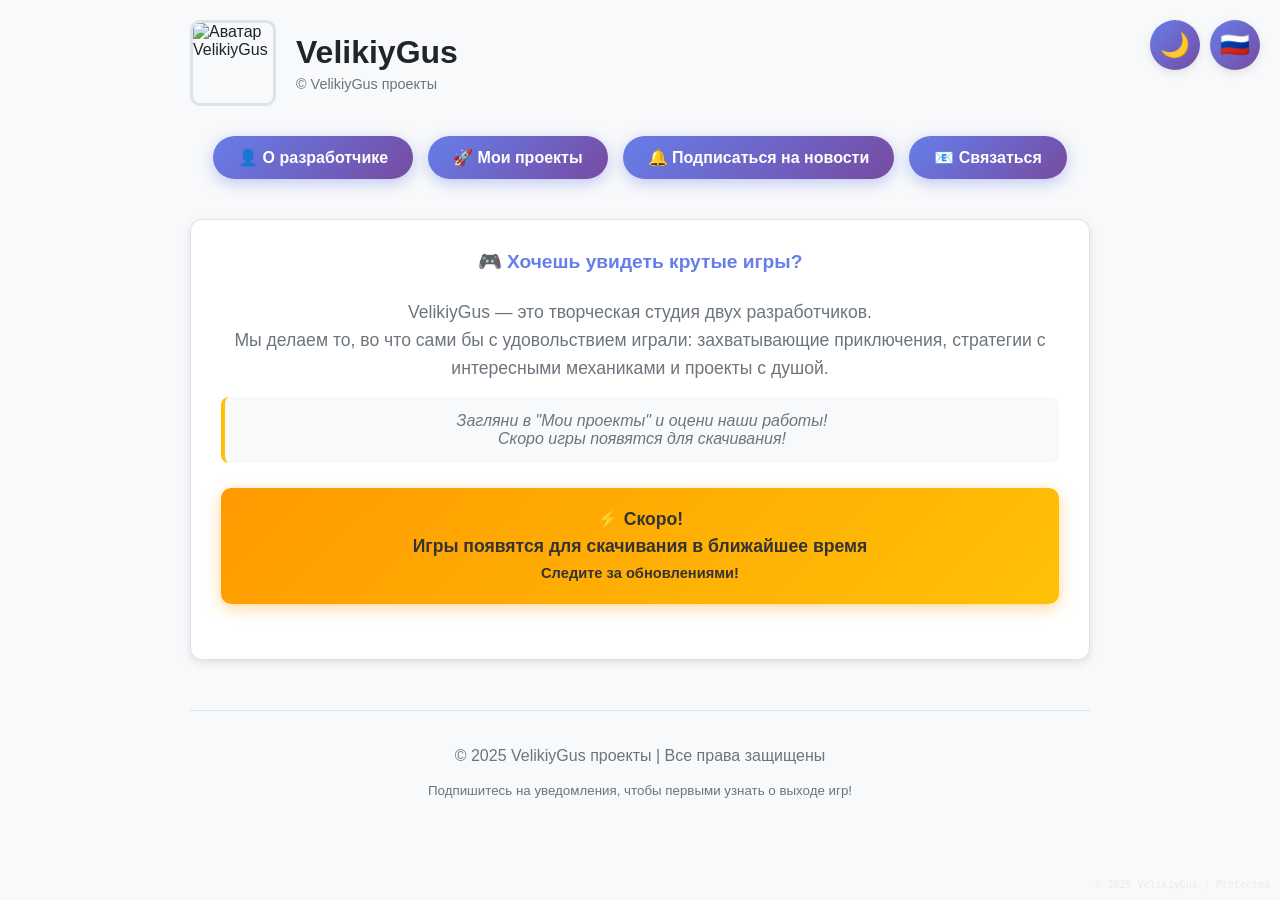
==== index.html @ bf5a36a1 "Update index.html" ====
<!DOCTYPE html>
<html lang="ru">
<head>
    <meta charset="UTF-8">
    <meta name="viewport" content="width=device-width, initial-scale=1.0">
    <title id="page-title">VelikiyGus</title>
    
    <!-- Favicon -->
    <link rel="icon" href="https://img.icons8.com/color/96/000000/duck.png">
    
    <!-- Защитные meta-теги -->
    <meta http-equiv="Content-Security-Policy" 
          content="default-src 'self';
                   script-src 'self' 'unsafe-inline' https://formspree.io;
                   style-src 'self' 'unsafe-inline';
                   img-src 'self' https: data:;
                   font-src 'self';
                   frame-ancestors 'none';
                   connect-src 'self' https://formspree.io;
                   base-uri 'self'">
    
    <meta http-equiv="X-Frame-Options" content="DENY">
    <meta http-equiv="X-Content-Type-Options" content="nosniff">
    <meta http-equiv="Referrer-Policy" content="strict-origin-when-cross-origin">
    <meta http-equiv="Permissions-Policy" content="geolocation=(), microphone=(), camera=()">
    <meta name="robots" content="noindex, nofollow, noarchive, nosnippet">
    <meta name="copyright" content="VelikiyGus © 2025. Все права защищены.">
    
    <style>
        /* ===== CSS ПЕРЕМЕННЫХ ДЛЯ ТЕМ ===== */
        :root {
            /* Светлая тема (по умолчанию) */
            --bg-primary: #f8f9fa;
            --bg-secondary: #ffffff;
            --bg-tertiary: #f8f9fa;
            --text-primary: #212529;
            --text-secondary: #6c757d;
            --text-tertiary: #495057;
            --accent-color: #667eea;
            --accent-gradient: linear-gradient(135deg, #667eea 0%, #764ba2 100%);
            --border-color: #dee2e6;
            --card-shadow: 0 3px 10px rgba(0,0,0,0.1);
            --card-shadow-hover: 0 5px 15px rgba(0,0,0,0.15);
            --status-in-progress: #fff3cd;
            --status-in-progress-text: #856404;
            --highlight-bg: #fff3cd;
            --highlight-border: #ffc107;
            --download-notice-gradient: linear-gradient(135deg, #ff9a00 0%, #ffc107 100%);
            --social-bg: #f8f9fa;
            --skill-bg: #e9ecef;
            --skill-text: #495057;
            --download-btn: #28a745;
            --download-btn-hover: #218838;
            --coming-soon-btn: #6c757d;
            --contact-form-bg: #ffffff;
            --contact-form-border: #dee2e6;
            --submit-btn: #007bff;
            --submit-btn-hover: #0056b3;
            --success-color: #28a745;
            --error-color: #dc3545;
            --warning-color: #ffc107;
            --protection-overlay: rgba(255, 255, 255, 0.95);
            --protection-text: #333333;
        }

        [data-theme="dark"] {
            /* Тёмная тема */
            --bg-primary: #121212;
            --bg-secondary: #1e1e1e;
            --bg-tertiary: #2d2d2d;
            --text-primary: #f8f9fa;
            --text-secondary: #adb5bd;
            --text-tertiary: #ced4da;
            --accent-color: #8a99ff;
            --accent-gradient: linear-gradient(135deg, #8a99ff 0%, #a567c4 100%);
            --border-color: #495057;
            --card-shadow: 0 3px 10px rgba(0,0,0,0.3);
            --card-shadow-hover: 0 5px 15px rgba(0,0,0,0.5);
            --status-in-progress: #332701;
            --status-in-progress-text: #ffd54f;
            --highlight-bg: #332701;
            --highlight-border: #ffb300;
            --download-notice-gradient: linear-gradient(135deg, #ff9a00 0%, #ffc107 100%);
            --social-bg: #2d2d2d;
            --skill-bg: #495057;
            --skill-text: #e9ecef;
            --download-btn: #2e7d32;
            --download-btn-hover: #1b5e20;
            --coming-soon-btn: #495057;
            --contact-form-bg: #2d2d2d;
            --contact-form-border: #495057;
            --submit-btn: #0d6efd;
            --submit-btn-hover: #0a58ca;
            --success-color: #2e7d32;
            --error-color: #c62828;
            --warning-color: #ffb300;
            --protection-overlay: rgba(0, 0, 0, 0.95);
            --protection-text: #ffffff;
        }

        /* ===== ОСНОВНЫЕ СТИЛИ ===== */
        body {
            font-family: Arial, sans-serif;
            max-width: 900px;
            margin: 0 auto;
            padding: 20px;
            background-color: var(--bg-primary);
            color: var(--text-primary);
            transition: background-color 0.3s ease, color 0.3s ease;
            position: relative;
            -webkit-user-select: none;
            -moz-user-select: none;
            -ms-user-select: none;
            user-select: none;
            cursor: default;
        }

        /* ===== КОНТРОЛЬ ПАНЕЛЬ И ВЫБОР ЯЗЫКА ===== */
        .control-panel {
            position: fixed;
            top: 20px;
            right: 20px;
            z-index: 1000;
            display: flex;
            gap: 10px;
        }

        .control-button {
            width: 50px;
            height: 50px;
            border-radius: 50%;
            border: none;
            background: var(--accent-gradient);
            color: white;
            cursor: pointer;
            font-size: 1.5rem;
            display: flex;
            align-items: center;
            justify-content: center;
            box-shadow: var(--card-shadow);
            transition: transform 0.3s ease;
            position: relative;
        }

        .control-button:hover {
            transform: scale(1.1);
        }

        .control-button::after {
            content: attr(data-tooltip);
            position: absolute;
            top: -40px;
            left: 50%;
            transform: translateX(-50%);
            background: var(--bg-secondary);
            color: var(--text-primary);
            padding: 5px 10px;
            border-radius: 5px;
            font-size: 0.8rem;
            white-space: nowrap;
            opacity: 0;
            visibility: hidden;
            transition: opacity 0.3s ease;
            border: 1px solid var(--border-color);
        }

        .control-button:hover::after {
            opacity: 1;
            visibility: visible;
        }

        .language-selector {
            position: fixed;
            top: 80px;
            right: 20px;
            z-index: 1000;
            background: var(--bg-secondary);
            border-radius: 10px;
            padding: 10px;
            box-shadow: var(--card-shadow);
            border: 1px solid var(--border-color);
            display: none;
        }

        .language-selector.show {
            display: block;
        }

        .language-option {
            padding: 10px 15px;
            cursor: pointer;
            border-radius: 5px;
            transition: background-color 0.3s ease;
            display: flex;
            align-items: center;
            gap: 10px;
            color: var(--text-primary);
        }

        .language-option:hover {
            background-color: var(--bg-tertiary);
        }

        .language-option.active {
            background: var(--accent-gradient);
            color: white;
        }

        /* ===== ШАПКА С АВАТАРКОЙ ===== */
        .header-with-avatar {
            display: flex;
            align-items: center;
            gap: 20px;
            margin-bottom: 30px;
        }
        
        .site-avatar {
            width: 80px;
            height: 80px;
            border-radius: 10px;
            border: 3px solid var(--border-color);
            object-fit: cover;
            transition: border-color 0.3s ease;
            -webkit-user-drag: none;
            -khtml-user-drag: none;
            -moz-user-drag: none;
            -o-user-drag: none;
            user-drag: none;
            pointer-events: none;
        }
        
        .site-title {
            margin: 0;
            color: var(--text-primary);
        }
        
        .site-subtitle {
            margin: 5px 0 0 0;
            color: var(--text-secondary);
            font-size: 0.9em;
        }
        
        /* ===== НАВИГАЦИОННЫЕ КНОПКИ ===== */
        .nav-buttons {
            display: flex;
            gap: 15px;
            justify-content: center;
            margin: 20px 0 40px 0;
            flex-wrap: wrap;
        }
        
        .nav-button {
            background: var(--accent-gradient);
            color: white;
            border: none;
            padding: 12px 25px;
            border-radius: 25px;
            font-size: 16px;
            font-weight: bold;
            cursor: pointer;
            transition: all 0.3s ease;
            box-shadow: 0 4px 15px rgba(102, 126, 234, 0.4);
        }
        
        .nav-button:hover {
            transform: translateY(-3px);
            box-shadow: 0 6px 20px rgba(102, 126, 234, 0.6);
        }
        
        .nav-button:active {
            transform: translateY(1px);
        }
        
        /* ===== КАРТОЧКИ ИГР ===== */
        .game-list {
            display: none;
            grid-template-columns: repeat(auto-fit, minmax(300px, 1fr));
            gap: 20px;
            margin-top: 20px;
            animation: fadeIn 0.8s ease;
        }
        
        .game-list.show {
            display: grid;
        }
        
        @keyframes fadeIn {
            from { opacity: 0; transform: translateY(20px); }
            to { opacity: 1; transform: translateY(0); }
        }
        
        .game-card {
            background: var(--bg-secondary);
            padding: 20px;
            border-radius: 10px;
            box-shadow: var(--card-shadow);
            transition: transform 0.3s ease, box-shadow 0.3s ease;
            border: 1px solid var(--border-color);
            position: relative;
        }
        
        .game-card:hover {
            transform: translateY(-5px);
            box-shadow: var(--card-shadow-hover);
        }
        
        .game-card img {
            width: 100%;
            height: 180px;
            object-fit: cover;
            border-radius: 8px;
            margin-bottom: 15px;
            border: 1px solid var(--border-color);
            -webkit-user-drag: none;
            -khtml-user-drag: none;
            -moz-user-drag: none;
            -o-user-drag: none;
            user-drag: none;
            pointer-events: none;
        }
        
        .game-card h2 {
            margin: 0 0 10px 0;
            color: var(--text-primary);
        }
        
        .game-card p {
            margin: 0;
            color: var(--text-secondary);
            line-height: 1.5;
        }
        
        /* ===== КНОПКА СКАЧИВАНИЯ ===== */
        .download-btn {
            background-color: var(--coming-soon-btn);
            color: white;
            border: none;
            padding: 10px 20px;
            border-radius: 25px;
            font-size: 14px;
            font-weight: bold;
            cursor: not-allowed;
            margin-top: 15px;
            width: 100%;
            display: flex;
            align-items: center;
            justify-content: center;
            gap: 8px;
        }
        
        /* ===== СЕКЦИЯ "О РАЗРАБОТЧИКЕ" ===== */
        .about-section {
            display: none;
            background: var(--bg-secondary);
            padding: 30px;
            border-radius: 15px;
            margin: 30px 0;
            box-shadow: var(--card-shadow);
            animation: fadeIn 0.8s ease;
            border: 1px solid var(--border-color);
        }
        
        .about-section.show {
            display: block;
        }
        
        .about-title {
            color: var(--accent-color);
            border-bottom: 3px solid var(--accent-color);
            padding-bottom: 10px;
            margin-bottom: 25px;
        }
        
        .about-grid {
            display: grid;
            grid-template-columns: repeat(auto-fit, minmax(250px, 1fr));
            gap: 20px;
            margin: 25px 0;
        }
        
        .about-item {
            background: var(--bg-tertiary);
            padding: 20px;
            border-radius: 10px;
            border-left: 4px solid var(--accent-color);
        }
        
        .about-item h3 {
            margin-top: 0;
            color: var(--text-primary);
        }
        
        .about-item p {
            color: var(--text-secondary);
        }
        
        .skills-list {
            display: flex;
            flex-wrap: wrap;
            gap: 10px;
            margin-top: 15px;
        }
        
        .skill {
            background: var(--skill-bg);
            padding: 8px 15px;
            border-radius: 20px;
            font-size: 14px;
            color: var(--skill-text);
            transition: background-color 0.3s ease, color 0.3s ease;
        }
        
        .highlight {
            background: var(--highlight-bg);
            padding: 15px;
            border-radius: 10px;
            margin: 20px 0;
            border-left: 4px solid var(--highlight-border);
            color: var(--text-primary);
        }
        
        /* ===== ОПИСАНИЕ САЙТА ===== */
        .site-description {
            background: var(--bg-secondary);
            padding: 30px;
            border-radius: 12px;
            margin: 30px 0;
            box-shadow: var(--card-shadow);
            border-left: 5px solid var(--accent-color);
            text-align: center;
            border: 1px solid var(--border-color);
        }
        
        .site-description p {
            font-size: 1.1em;
            line-height: 1.6;
            color: var(--text-secondary);
            margin-bottom: 15px;
        }
        
        .site-description .intro {
            font-size: 1.2em;
            font-weight: bold;
            color: var(--accent-color);
            margin-bottom: 25px;
        }
        
        /* ===== УВЕДОМЛЕНИЕ О СКАЧИВАНИИ ===== */
        .download-notice {
            background: var(--download-notice-gradient);
            color: #333;
            padding: 18px;
            border-radius: 10px;
            margin: 25px 0;
            box-shadow: 0 4px 15px rgba(255, 154, 0, 0.4);
            font-weight: bold;
            font-size: 1.1em;
            line-height: 1.5;
        }
        
        .social-mention {
            background: var(--social-bg);
            padding: 15px;
            border-radius: 8px;
            margin: 15px 0;
            border-left: 4px solid var(--highlight-border);
            font-style: italic;
            color: var(--text-secondary);
        }
        
        /* ===== ФУТЕР ===== */
        footer {
            text-align: center;
            margin-top: 50px;
            padding: 20px;
            color: var(--text-secondary);
            border-top: 1px solid var(--border-color);
        }
        
        .content {
            margin: 30px 0;
        }
        
        /* ===== СТАТУСЫ ИГР ===== */
        .game-status {
            display: inline-block;
            padding: 5px 12px;
            border-radius: 15px;
            font-size: 0.8em;
            font-weight: bold;
            margin: 10px 0;
        }
        
        .status-in-progress {
            background: var(--status-in-progress);
            color: var(--status-in-progress-text);
        }

        /* ===== КОНТАКТНАЯ ФОРМА ===== */
        .contact-section {
            display: none;
            background: var(--bg-secondary);
            padding: 30px;
            border-radius: 15px;
            margin: 30px 0;
            box-shadow: var(--card-shadow);
            animation: fadeIn 0.8s ease;
            border: 1px solid var(--border-color);
            max-width: 600px;
            margin-left: auto;
            margin-right: auto;
        }
        
        .contact-section.show {
            display: block;
        }
        
        .contact-title {
            color: var(--accent-color);
            border-bottom: 3px solid var(--accent-color);
            padding-bottom: 10px;
            margin-bottom: 25px;
            text-align: center;
        }
        
        .contact-form {
            background: var(--contact-form-bg);
            padding: 25px;
            border-radius: 10px;
            border: 1px solid var(--contact-form-border);
            box-shadow: 0 2px 10px rgba(0,0,0,0.05);
        }
        
        .form-group {
            margin-bottom: 20px;
        }
        
        .form-group label {
            display: block;
            margin-bottom: 8px;
            font-weight: bold;
            color: var(--text-primary);
        }
        
        .form-control {
            width: 100%;
            padding: 12px 15px;
            border: 1px solid var(--border-color);
            border-radius: 8px;
            background: var(--bg-tertiary);
            color: var(--text-primary);
            font-size: 16px;
            transition: border-color 0.3s ease;
        }
        
        .form-control:focus {
            outline: none;
            border-color: var(--accent-color);
            box-shadow: 0 0 0 3px rgba(102, 126, 234, 0.1);
        }
        
        textarea.form-control {
            min-height: 150px;
            resize: vertical;
            font-family: inherit;
        }
        
        .submit-btn {
            background: var(--submit-btn);
            color: white;
            border: none;
            padding: 12px 30px;
            border-radius: 25px;
            font-size: 16px;
            font-weight: bold;
            cursor: pointer;
            transition: all 0.3s ease;
            width: 100%;
            display: flex;
            align-items: center;
            justify-content: center;
            gap: 10px;
        }
        
        .submit-btn:hover {
            background: var(--submit-btn-hover);
            transform: translateY(-2px);
            box-shadow: 0 5px 15px rgba(0, 123, 255, 0.3);
        }
        
        .submit-btn:active {
            transform: translateY(0);
        }
        
        .simple-email-link {
            display: inline-block;
            background: var(--accent-gradient);
            color: white;
            padding: 15px 30px;
            border-radius: 25px;
            text-decoration: none;
            font-weight: bold;
            font-size: 18px;
            text-align: center;
            margin: 20px 0;
            transition: all 0.3s ease;
            box-shadow: 0 4px 15px rgba(102, 126, 234, 0.4);
        }
        
        .simple-email-link:hover {
            transform: translateY(-3px);
            box-shadow: 0 6px 20px rgba(102, 126, 234, 0.6);
        }
        
        .contact-option {
            background: var(--bg-tertiary);
            padding: 20px;
            border-radius: 10px;
            margin-bottom: 20px;
            border-left: 4px solid var(--accent-color);
            text-align: center;
        }
        
        .contact-option h3 {
            margin-top: 0;
            color: var(--text-primary);
        }

        /* ===== ФОРМА УВЕДОМЛЕНИЙ ===== */
        .notification-section {
            display: none;
            background: var(--bg-secondary);
            padding: 30px;
            border-radius: 15px;
            margin: 30px 0;
            box-shadow: var(--card-shadow);
            animation: fadeIn 0.8s ease;
            border: 1px solid var(--border-color);
            max-width: 600px;
            margin-left: auto;
            margin-right: auto;
        }
        
        .notification-section.show {
            display: block;
        }
        
        .notification-title {
            color: var(--accent-color);
            border-bottom: 3px solid var(--accent-color);
            padding-bottom: 10px;
            margin-bottom: 25px;
            text-align: center;
        }
        
        .notification-form {
            background: var(--contact-form-bg);
            padding: 25px;
            border-radius: 10px;
            border: 1px solid var(--contact-form-border);
        }
        
        .form-notice {
            background: var(--highlight-bg);
            padding: 15px;
            border-radius: 8px;
            margin-bottom: 20px;
            border-left: 4px solid var(--highlight-border);
            color: var(--status-in-progress-text);
        }
        
        .form-notice ul {
            margin: 10px 0 0 20px;
            padding: 0;
        }
        
        .form-notice li {
            margin-bottom: 8px;
        }
        
        .checkbox-group {
            display: flex;
            align-items: center;
            gap: 10px;
            margin-bottom: 20px;
        }
        
        .checkbox-group input[type="checkbox"] {
            width: 18px;
            height: 18px;
            cursor: pointer;
        }
        
        .checkbox-group label {
            cursor: pointer;
            user-select: none;
            color: var(--text-secondary);
        }
        
        .form-message {
            padding: 12px 15px;
            border-radius: 8px;
            margin: 15px 0;
            display: none;
            animation: fadeIn 0.5s ease;
        }
        
        .form-message.success {
            background: rgba(40, 167, 69, 0.1);
            border: 1px solid var(--success-color);
            color: var(--success-color);
            display: block;
        }
        
        .form-message.error {
            background: rgba(220, 53, 69, 0.1);
            border: 1px solid var(--error-color);
            color: var(--error-color);
            display: block;
        }
        
        .form-message.warning {
            background: rgba(255, 193, 7, 0.1);
            border: 1px solid var(--warning-color);
            color: var(--warning-color);
            display: block;
        }
        
        .subscription-list {
            background: var(--bg-tertiary);
            padding: 15px;
            border-radius: 10px;
            margin-top: 20px;
            border-left: 4px solid var(--accent-color);
        }
        
        .subscription-list h4 {
            margin-top: 0;
            color: var(--text-primary);
        }
        
        .subscription-list ul {
            margin: 10px 0 0 20px;
            padding: 0;
        }
        
        .subscription-list li {
            color: var(--text-secondary);
            margin-bottom: 8px;
            padding-left: 5px;
        }

        /* ===== ВОДЯНОЙ ЗНАК ===== */
        .site-watermark {
            position: fixed;
            bottom: 10px;
            right: 10px;
            opacity: 0.1;
            color: var(--text-secondary);
            font-size: 10px;
            pointer-events: none;
            z-index: 9999;
            font-family: monospace;
            user-select: none;
        }

        /* ===== ЗАЩИТА КОНТЕНТА ===== */
        .source-protection-message {
            position: fixed;
            top: 0;
            left: 0;
            width: 100%;
            height: 100%;
            background: rgba(0, 0, 0, 0.95);
            z-index: 99999;
            display: none;
            justify-content: center;
            align-items: center;
            color: white;
            text-align: center;
            padding: 20px;
        }
        
        .source-protection-content {
            background: linear-gradient(135deg, #667eea 0%, #764ba2 100%);
            padding: 40px;
            border-radius: 15px;
            max-width: 600px;
            animation: protectionFadeIn 0.5s ease;
            box-shadow: 0 0 50px rgba(102, 126, 234, 0.8);
        }
        
        @keyframes protectionFadeIn {
            from { opacity: 0; transform: scale(0.8); }
            to { opacity: 1; transform: scale(1); }
        }
        
        .source-protection-content h1 {
            margin-top: 0;
            font-size: 2.5em;
        }
        
        .source-protection-content p {
            font-size: 1.2em;
            line-height: 1.6;
            margin: 20px 0;
        }
        
        .close-protection {
            background: white;
            color: #667eea;
            border: none;
            padding: 12px 30px;
            border-radius: 25px;
            font-weight: bold;
            cursor: pointer;
            margin-top: 20px;
            transition: all 0.3s ease;
        }
        
        .close-protection:hover {
            transform: scale(1.05);
            box-shadow: 0 5px 20px rgba(255, 255, 255, 0.3);
        }

        .protection-overlay {
            position: fixed;
            top: 0;
            left: 0;
            width: 100%;
            height: 100%;
            background: var(--protection-overlay);
            z-index: 999999;
            display: flex;
            justify-content: center;
            align-items: center;
            color: var(--protection-text);
            text-align: center;
            padding: 20px;
            backdrop-filter: blur(10px);
            animation: protectionFadeIn 0.3s ease;
        }

        .protection-content {
            max-width: 600px;
            padding: 40px;
            border-radius: 15px;
            background: var(--bg-secondary);
            box-shadow: 0 10px 30px rgba(0, 0, 0, 0.3);
            border: 2px solid var(--accent-color);
        }

        .protection-content h1 {
            margin-top: 0;
            color: var(--accent-color);
            font-size: 2.2em;
            margin-bottom: 20px;
        }

        .protection-content p {
            font-size: 1.1em;
            line-height: 1.6;
            margin: 15px 0;
        }

        .protection-buttons {
            margin-top: 30px;
            display: flex;
            gap: 15px;
            justify-content: center;
        }

        .protection-btn {
            padding: 12px 25px;
            border-radius: 25px;
            font-weight: bold;
            cursor: pointer;
            transition: all 0.3s ease;
            border: none;
            font-size: 16px;
        }

        .protection-btn.primary {
            background: var(--accent-gradient);
            color: white;
        }

        .protection-btn.secondary {
            background: var(--bg-tertiary);
            color: var(--text-primary);
            border: 1px solid var(--border-color);
        }

        .protection-btn:hover {
            transform: translateY(-2px);
            box-shadow: 0 5px 15px rgba(0, 0, 0, 0.2);
        }

        /* ===== АНИМАЦИИ ===== */
        @keyframes pulse {
            0% { transform: scale(1); }
            50% { transform: scale(1.02); box-shadow: 0 5px 20px rgba(102, 126, 234, 0.4); }
            100% { transform: scale(1); }
        }
        
        @keyframes gentlePulse {
            0% { transform: scale(1); }
            50% { transform: scale(1.02); }
            100% { transform: scale(1); }
        }
        
        @keyframes comingSoonPulse {
            0% { opacity: 1; }
            50% { opacity: 0.8; }
            100% { opacity: 1; }
        }
        
        .game-card:hover {
            animation: pulse 1.5s infinite;
        }
        
        .download-notice {
            animation: gentlePulse 3s infinite ease-in-out;
        }
        
        .intro {
            animation: gentlePulse 2s infinite;
        }
        
        .download-btn {
            animation: comingSoonPulse 2s infinite;
        }
        
        * {
            transition: background-color 0.3s ease, color 0.3s ease, border-color 0.3s ease;
        }

        /* ===== АДАПТИВНОСТЬ ===== */
        @media (max-width: 768px) {
            .control-panel {
                top: 10px;
                right: 10px;
            }
            
            .control-button {
                width: 40px;
                height: 40px;
                font-size: 1.2rem;
            }
            
            .language-selector {
                top: 60px;
                right: 10px;
            }
            
            .nav-buttons {
                flex-direction: column;
                align-items: center;
            }
            
            .nav-button {
                width: 100%;
                max-width: 300px;
            }
            
            .game-list {
                grid-template-columns: 1fr;
            }
            
            .contact-section,
            .notification-section {
                padding: 20px;
            }
            
            .contact-form,
            .notification-form {
                padding: 15px;
            }
        }
    </style>
</head>
<body class="protected-content">
    <!-- СООБЩЕНИЕ О ЗАЩИТЕ ИСХОДНОГО КОДА -->
    <div id="source-protection-message" class="source-protection-message">
        <div class="source-protection-content">
            <h1>🛡️ Защищённый контент</h1>
            <p>Просмотр исходного кода этого сайта ограничен.</p>
            <p>Это сделано для защиты интеллектуальной собственности и предотвращения копирования контента.</p>
            <p>Если вы разработчик и хотите узнать больше о технологиях, использованных на сайте, свяжитесь с нами.</p>
            <button class="close-protection" onclick="closeProtectionMessage()">Понятно, вернуться на сайт</button>
        </div>
    </div>
    
    <!-- ВОДЯНОЙ ЗНАК -->
    <div class="site-watermark">© 2025 VelikiyGus | Protected</div>
    
    <!-- ПАНЕЛЬ УПРАВЛЕНИЯ (ТЕМА + ЯЗЫК) -->
    <div class="control-panel">
        <button id="theme-toggle" class="control-button" data-tooltip="Сменить тему">
            🌙
        </button>
        <button id="language-toggle" class="control-button" data-tooltip="Сменить язык">
            🇷🇺
        </button>
    </div>
    
    <!-- ВЫБОР ЯЗЫКА -->
    <div id="language-selector" class="language-selector">
        <div class="language-option active" onclick="setLanguage('ru')">
            🇷🇺 Русский
        </div>
        <div class="language-option" onclick="setLanguage('en')">
            🇺🇸 English
        </div>
    </div>
    
    <header>
        <!-- ШАПКА С АВАТАРКОЙ -->
        <div class="header-with-avatar">
            <img src="https://robohash.org/velikiygus?size=80x80&bgset=bg1" 
                 alt="Аватар VelikiyGus" 
                 class="site-avatar">
            
            <div>
                <h1 class="site-title">VelikiyGus</h1>
                <p class="site-subtitle">© VelikiyGus проекты</p>
            </div>
        </div>
    </header>
    
    <nav>
        <!-- НАВИГАЦИОННЫЕ КНОПКИ -->
        <div class="nav-buttons">
            <button id="about-btn" class="nav-button">👤 О разработчике</button>
            <button id="projects-btn" class="nav-button">🚀 Мои проекты</button>
            <button id="notifications-btn" class="nav-button">🔔 Подписаться на новости</button>
            <button id="contact-btn" class="nav-button">📧 Связаться</button>
        </div>
    </nav>
    
    <section class="content">
        <!-- ОПИСАНИЕ САЙТА -->
        <div class="site-description">
            <div id="intro-text" class="intro">🎮 Хочешь увидеть крутые игры?</div>
            
            <p id="description-text">
                VelikiyGus — это творческая студия двух разработчиков.<br>
                Мы делаем то, во что сами бы с удовольствием играли: 
                захватывающие приключения, стратегии с интересными механиками 
                и проекты с душой.
            </p>
            
            <div id="social-text" class="social-mention">
                Загляни в "Мои проекты" и оцени наши работы!<br>
                Скоро игры появятся для скачивания!
            </div>
            
            <div id="download-notice-text" class="download-notice">
                ⚡ <strong>Скоро!</strong><br>
                Игры появятся для скачивания в ближайшее время<br>
                <small>Следите за обновлениями!</small>
            </div>
        </div>
        
        <!-- СЕКЦИЯ "О РАЗРАБОТЧИКЕ" -->
        <div id="about-section" class="about-section">
            <h2 id="about-title" class="about-title">👨‍💻 О разработчике</h2>
            
            <div class="highlight">
                <strong>VelikiyGus</strong> - разработчик игр и веб-приложений. 
                <span id="about-description">Создаю увлекательные игры и интересные проекты.</span>
            </div>
            
            <div class="about-grid">
                <div class="about-item">
                    <h3>🎮 <span id="specialization-title">Специализация</span></h3>
                    <p id="specialization-text">Разработка 2D игр, веб-приложений и игровых механик.</p>
                </div>
                
                <div class="about-item">
                    <h3>🎯 <span id="goals-title">Цели</span></h3>
                    <p id="goals-text">Создавать качественные игры, которые будут нравиться игрокам.</p>
                </div>
                
                <div class="about-item">
                    <h3>📍 <span id="platforms-title">Платформы</span></h3>
                    <p id="platforms-text">Windows, Web, Roblox, Мобильные устройства</p>
                </div>
                
                <div class="about-item">
                    <h3>📧 <span id="contacts-title">Контакты</span></h3>
                    <p id="contacts-text">Напишите мне на почту или подпишитесь на новости</p>
                </div>
            </div>
            
            <h3 id="skills-title" style="color: var(--text-primary);">🛠️ Технические навыки:</h3>
            <div class="skills-list">
                <span class="skill">HTML5/CSS3</span>
                <span class="skill">JavaScript</span>
                <span class="skill">Python</span>
                <span class="skill" id="game-dev-skill">Game Development</span>
                <span class="skill" id="2d-graphics-skill">2D Графика</span>
                <span class="skill">Git & GitHub</span>
                <span class="skill">Roblox Studio</span>
                <span class="skill" id="web-dev-skill">Web Development</span>
                <span class="skill">Защита контента</span>
            </div>
        </div>
        
        <!-- СПИСОК ИГР -->
        <div id="game-list" class="game-list">
            <!-- ИГРА 1 -->
            <div class="game-card">
                <img src="https://images.unsplash.com/photo-1542751371-adc38448a05e?w=400&h=180&fit=crop" 
                     alt="Гражданская война в России 2D">
                <h2>⚔️ <span id="game1-title">Гражданская война в России 2D</span></h2>
                <div class="game-status status-in-progress" id="game1-status">В разработке</div>
                <p id="game1-description">Историческая игра о Гражданской войне в России, выбирай класс и сражайся с противниками на большой карте!</p>
                <p><strong id="game1-features-title">Особенности:</strong> <span id="game1-features">Выбор класса, большая карта, PvP сражения</span></p>
                
                <button class="download-btn">
                    ⏳ <span id="game1-button">Скоро будет доступно</span>
                </button>
                <button id="notify-game1" style="
                    background: var(--accent-color);
                    color: white;
                    border: none;
                    padding: 8px 15px;
                    border-radius: 20px;
                    font-size: 12px;
                    cursor: pointer;
                    margin-top: 10px;
                    width: 100%;
                ">
                    🔔 Уведомить о выходе
                </button>
            </div>
            
            <!-- ИГРА 2 -->
            <div class="game-card">
                <img src="https://images.unsplash.com/photo-1511512578047-dfb367046420?w=400&h=180&fit=crop" 
                     alt="Спаси Алису">
                <h2>👧 <span id="game2-title">Спаси Алису</span></h2>
                <div class="game-status status-in-progress" id="game2-status">В разработке</div>
                <p id="game2-description">Захватывающая приключенческая игра-платформер. Помогите герою спасти Алису от злодеев, пройдя через опасные уровни, головоломки и боссов.</p>
                <p><strong id="game2-features-title">Особенности:</strong> <span id="game2-features">Платформер, головоломки, боссы, сбор предметов</span></p>
                
                <button class="download-btn">
                    ⏳ <span id="game2-button">Скоро будет доступно</span>
                </button>
                <button id="notify-game2" style="
                    background: var(--accent-color);
                    color: white;
                    border: none;
                    padding: 8px 15px;
                    border-radius: 20px;
                    font-size: 12px;
                    cursor: pointer;
                    margin-top: 10px;
                    width: 100%;
                ">
                    🔔 Уведомить о выходе
                </button>
            </div>
            
            <!-- ИГРА 3 -->
            <div class="game-card">
                <img src="https://images.unsplash.com/photo-1550745165-9bc0b252726f?w=400&h=180&fit=crop" 
                     alt="Новая игра">
                <h2>🎮 <span id="game3-title">Секретный проект</span></h2>
                <div class="game-status status-in-progress" id="game3-status">В разработке</div>
                <p id="game3-description">Новый увлекательный проект в разработке. Скоро будет больше информации!</p>
                <p><strong id="game3-features-title">Особенности:</strong> <span id="game3-features">Секретно, инновации, экшен</span></p>
                
                <button class="download-btn">
                    🔒 <span id="game3-button">Скоро будет доступно</span>
                </button>
                <button id="notify-game3" style="
                    background: var(--accent-color);
                    color: white;
                    border: none;
                    padding: 8px 15px;
                    border-radius: 20px;
                    font-size: 12px;
                    cursor: pointer;
                    margin-top: 10px;
                    width: 100%;
                ">
                    🔔 Уведомить о выходе
                </button>
            </div>
        </div>
        
        <!-- СЕКЦИЯ ПОДПИСКИ НА УВЕДОМЛЕНИЯ -->
        <div id="notification-section" class="notification-section">
            <h2 id="notification-title" class="notification-title">🔔 Подписаться на уведомления</h2>
            
            <div class="form-notice">
                <p><strong>Что вы получите, подписавшись:</strong></p>
                <ul>
                    <li>Уведомление о выходе новых игр</li>
                    <li>Анонсы обновлений и доработок</li>
                    <li>Эксклюзивные новости от разработчика</li>
                    <li>Специальные предложения для подписчиков</li>
                </ul>
            </div>
            
            <div id="notification-message" class="form-message"></div>
            
            <form id="notification-form" class="notification-form" action="https://formspree.io/f/mqavwwbz" method="POST">
                <div class="form-group">
                    <label for="notification-email">📧 Ваш email:</label>
                    <input type="email" id="notification-email" name="email" class="form-control" 
                           placeholder="ваш-email@example.com" required>
                </div>
                
                <div class="form-group">
                    <label for="notification-name">👤 Ваше имя (необязательно):</label>
                    <input type="text" id="notification-name" name="name" class="form-control" 
                           placeholder="Как к вам обращаться?">
                </div>
                
                <div class="form-group">
                    <label>🎮 На какие игры хотите получать уведомления?</label>
                    <div class="checkbox-group">
                        <input type="checkbox" id="game-civil-war" name="games" value="civil-war" checked>
                        <label for="game-civil-war">Гражданская война в России 2D</label>
                    </div>
                    <div class="checkbox-group">
                        <input type="checkbox" id="game-save-alice" name="games" value="save-alice" checked>
                        <label for="game-save-alice">Спаси Алису</label>
                    </div>
                    <div class="checkbox-group">
                        <input type="checkbox" id="game-secret-project" name="games" value="secret-project" checked>
                        <label for="game-secret-project">Секретный проект</label>
                    </div>
                    <div class="checkbox-group">
                        <input type="checkbox" id="game-all-future" name="games" value="all-future">
                        <label for="game-all-future">Все будущие игры</label>
                    </div>
                </div>
                
                <input type="hidden" name="_subject" value="Новая подписка с сайта VelikiyGus">
                <input type="hidden" name="_replyto" id="reply-email">
                <input type="hidden" name="_language" value="ru">
                
                <div class="checkbox-group">
                    <input type="checkbox" id="privacy-policy" name="privacy" required>
                    <label for="privacy-policy">✅ Я согласен с политикой конфиденциальности и даю согласие на обработку персональных данных</label>
                </div>
                
                <button type="submit" class="submit-btn">
                    📨 Подписаться на уведомления
                </button>
            </form>
            
            <div class="subscription-list">
                <h4>📊 Статистика подписчиков:</h4>
                <ul>
                    <li><span id="subscribers-count">0</span> человек уже подписались</li>
                    <li>Первыми узнают о выходе игр</li>
                    <li>Получают уведомления за 1 день до релиза</li>
                </ul>
            </div>
        </div>
        
        <!-- СЕКЦИЯ КОНТАКТНОЙ ФОРМЫ -->
        <div id="contact-section" class="contact-section">
            <h2 id="contact-title" class="contact-title">📧 Написать мне</h2>
            
            <div class="highlight">
                <p><strong>Есть вопросы или предложения?</strong><br>
                Напишите мне напрямую на почту!</p>
            </div>
            
            <form id="contact-form" class="contact-form" action="https://formspree.io/f/mqavwwbz" method="POST">
                <div id="contact-message" class="form-message"></div>
                
                <div class="form-group">
                    <label for="contact-name">👤 Ваше имя:</label>
                    <input type="text" id="contact-name" name="name" class="form-control" 
                           placeholder="Как к вам обращаться?" required>
                </div>
                
                <div class="form-group">
                    <label for="contact-email">📧 Ваш email:</label>
                    <input type="email" id="contact-email" name="email" class="form-control" 
                           placeholder="ваш-email@example.com" required>
                </div>
                
                <div class="form-group">
                    <label for="contact-subject">📝 Тема сообщения:</label>
                    <select id="contact-subject" name="subject" class="form-control" required>
                        <option value="">Выберите тему</option>
                        <option value="Вопрос по игре">Вопрос по игре</option>
                        <option value="Предложение о сотрудничестве">Предложение о сотрудничестве</option>
                        <option value="Сообщение об ошибке">Сообщение об ошибке</option>
                        <option value="Идея для игры">Идея для игры</option>
                        <option value="Другое">Другое</option>
                    </select>
                </div>
                
                <div class="form-group">
                    <label for="contact-message">✏️ Ваше сообщение:</label>
                    <textarea id="contact-message" name="message" class="form-control" 
                              placeholder="Напишите ваше сообщение здесь..." required></textarea>
                </div>
                
                <input type="hidden" name="_subject" value="Сообщение с сайта VelikiyGus">
                
                <button type="submit" class="submit-btn">
                    📤 Отправить сообщение
                </button>
            </form>
            
            <div class="contact-option">
                <h3>Вариант 2: Прямая ссылка</h3>
                <p>Нажмите на кнопку ниже, чтобы написать мне:</p>
                <a href="mailto:velikiygusofficial@gmail.com?subject=Сообщение с сайта VelikiyGus&body=Здравствуйте! Я пишу вам с сайта VelikiyGus."
                   class="simple-email-link">
                    ✉️ Написать на почту
                </a>
                <p style="margin-top: 10px; font-size: 14px; color: var(--text-secondary);">
                    Откроется ваша почтовая программа
                </p>
            </div>
            
            <div style="text-align: center; margin-top: 30px; padding-top: 20px; border-top: 1px solid var(--border-color);">
                <p style="color: var(--text-secondary);">
                    ⚠️ Обычно отвечаю в течение 1-2 рабочих дней
                </p>
            </div>
        </div>
    </section>
    
    <footer>
        <p>© 2025 VelikiyGus проекты | <span id="rights-text">Все права защищены</span></p>
        <p><small id="footer-note">Подпишитесь на уведомления, чтобы первыми узнать о выходе игр!</small></p>
    </footer>
    
    <script>
        // ===== ГЛОБАЛЬНЫЕ ПЕРЕМЕННЫЕ =====
        let aboutVisible = false;
        let projectsVisible = false;
        let notificationsVisible = false;
        let contactVisible = false;
        let currentTheme = 'light';
        let currentLanguage = 'ru';

        // ===== УПРАВЛЕНИЕ ТЁМНОЙ ТЕМОЙ =====
        class ThemeManager {
            constructor() {
                this.themeToggle = document.getElementById('theme-toggle');
                this.init();
            }
            
            init() {
                this.setInitialTheme();
                this.bindEvents();
            }
            
            setInitialTheme() {
                const savedTheme = localStorage.getItem('velikiygus_theme');
                
                if (savedTheme === 'dark' || savedTheme === 'light') {
                    this.applyTheme(savedTheme);
                } else {
                    this.applyTheme('light');
                }
            }
            
            applyTheme(theme) {
                currentTheme = theme;
                document.documentElement.setAttribute('data-theme', theme);
                localStorage.setItem('velikiygus_theme', theme);
                
                if (this.themeToggle) {
                    if (theme === 'dark') {
                        this.themeToggle.innerHTML = '☀️';
                        this.themeToggle.setAttribute('data-tooltip', 
                            currentLanguage === 'ru' ? 'Сменить тему (Светлая)' : 'Change theme (Light)');
                    } else {
                        this.themeToggle.innerHTML = '🌙';
                        this.themeToggle.setAttribute('data-tooltip', 
                            currentLanguage === 'ru' ? 'Сменить тему (Тёмная)' : 'Change theme (Dark)');
                    }
                }
            }
            
            bindEvents() {
                if (this.themeToggle) {
                    this.themeToggle.addEventListener('click', () => {
                        const newTheme = currentTheme === 'dark' ? 'light' : 'dark';
                        this.applyTheme(newTheme);
                    });
                }
                
                // УБИРАЕМ слушатель системной темы - он вызывает автоматическую смену темы
                // window.matchMedia('(prefers-color-scheme: dark)').addEventListener('change', (e) => {
                //     if (!localStorage.getItem('velikiygus_theme')) {
                //         this.applyTheme(e.matches ? 'dark' : 'light');
                //     }
                // });
            }
        }

        // ===== ЛОКАЛИЗАЦИЯ =====
        class Localization {
            constructor() {
                this.translations = {
                    ru: {
                        themeTooltip: 'Сменить тему',
                        languageTooltip: 'Сменить язык',
                        
                        pageTitle: 'VelikiyGus',
                        
                        aboutButton: '👤 О разработчике',
                        aboutButtonHide: '👤 Скрыть информацию',
                        projectsButton: '🚀 Мои проекты',
                        projectsButtonHide: '🚀 Скрыть проекты',
                        notificationsButton: '🔔 Подписаться на новости',
                        notificationsButtonHide: '🔔 Скрыть форму подписки',
                        contactButton: '📧 Связаться',
                        contactButtonHide: '📧 Скрыть форму',
                        
                        intro: '🎮 Хочешь увидеть крутые игры?',
                        description: 'VelikiyGus — это творческая студия двух разработчиков.<br>Мы делаем то, во что сами бы с удовольствием играли: захватывающие приключения, стратегии с интересными механиками и проекты с душой.',
                        socialMention: 'Загляни в "Мои проекты" и оцени наши работы!<br>Скоро игры появятся для скачивания!',
                        downloadNotice: '⚡ <strong>Скоро!</strong><br>Игры появятся для скачивания в ближайшее время<br><small>Следите за обновлениями!</small>',
                        
                        aboutTitle: '👨‍💻 О разработчике',
                        aboutDescription: 'Создаю увлекательные игры и интересные проекты.',
                        specializationTitle: 'Специализация',
                        specializationText: 'Разработка 2D игр, веб-приложений и игровых механик.',
                        goalsTitle: 'Цели',
                        goalsText: 'Создавать качественные игры, которые будут нравиться игрокам.',
                        platformsTitle: 'Платформы',
                        platformsText: 'Windows, Web, Roblox, Мобильные устройства',
                        contactsTitle: 'Контакты',
                        contactsText: 'Напишите мне на почту или подпишитесь на новости',
                        skillsTitle: 'Технические навыки:',
                        
                        notificationTitle: '🔔 Подписаться на уведомления',
                        
                        contactTitle: '📧 Написать мне',
                        
                        game1Title: 'Гражданская война в России 2D',
                        game1Status: 'В разработке',
                        game1Description: 'Историческая игра о Гражданской войне в России, выбирай класс и сражайся с противниками на большой карте!',
                        game1FeaturesTitle: 'Особенности:',
                        game1Features: 'Выбор класса, большая карта, PvP сражения',
                        game1Button: 'Скоро будет доступно',
                        
                        game2Title: 'Спаси Алису',
                        game2Status: 'В разработке',
                        game2Description: 'Захватывающая приключенческая игра-платформер. Помогите герою спасти Алису от злодеев, пройдя через опасные уровни, головоломки и боссов.',
                        game2FeaturesTitle: 'Особенности:',
                        game2Features: 'Платформер, головоломки, боссы, сбор предметов',
                        game2Button: 'Скоро будет доступно',
                        
                        game3Title: 'Секретный проект',
                        game3Status: 'В разработке',
                        game3Description: 'Новый увлекательный проект в разработке. Скоро будет больше информации!',
                        game3FeaturesTitle: 'Особенности:',
                        game3Features: 'Секретно, инновации, экшен',
                        game3Button: 'Скоро будет доступно',
                        
                        gameDevSkill: 'Разработка игр',
                        graphics2dSkill: '2D Графика',
                        webDevSkill: 'Веб-разработка',
                        
                        rightsText: 'Все права защищены',
                        footerNote: 'Подпишитесь на уведомления, чтобы первыми узнать о выходе игр!',
                        
                        comingSoon: '🎮 Игра "{game}" находится в разработке!\n\nОна появится для скачивания в ближайшее время.\n\nСледите за обновлениями!'
                    },
                    
                    en: {
                        themeTooltip: 'Change theme',
                        languageTooltip: 'Change language',
                        
                        pageTitle: 'VelikiyGus',
                        
                        aboutButton: '👤 About Developer',
                        aboutButtonHide: '👤 Hide Info',
                        projectsButton: '🚀 My Projects',
                        projectsButtonHide: '🚀 Hide Projects',
                        notificationsButton: '🔔 Subscribe to News',
                        notificationsButtonHide: '🔔 Hide Subscription Form',
                        contactButton: '📧 Contact',
                        contactButtonHide: '📧 Hide Form',
                        
                        intro: '🎮 Want to see cool games?',
                        description: 'VelikiyGus is a creative studio of two developers.<br>We create what we would love to play ourselves: exciting adventures, strategies with interesting mechanics, and soulful projects.',
                        socialMention: 'Check out "My Projects" and see our work!<br>Games will be available for download soon!',
                        downloadNotice: '⚡ <strong>Coming Soon!</strong><br>Games will be available for download soon!<br><small>Stay tuned for updates!</small>',
                        
                        aboutTitle: '👨‍💻 About Developer',
                        aboutDescription: 'Creating exciting games and interesting projects.',
                        specializationTitle: 'Specialization',
                        specializationText: 'Development of 2D games, web applications, and game mechanics.',
                        goalsTitle: 'Goals',
                        goalsText: 'Create high-quality games that players will enjoy.',
                        platformsTitle: 'Platforms',
                        platformsText: 'Windows, Web, Roblox, Mobile devices',
                        contactsTitle: 'Contacts',
                        contactsText: 'Write me an email or subscribe to news',
                        skillsTitle: 'Technical skills:',
                        
                        notificationTitle: '🔔 Subscribe to Notifications',
                        
                        contactTitle: '📧 Contact Me',
                        
                        game1Title: 'Civil War in Russia 2D',
                        game1Status: 'In Development',
                        game1Description: 'Historical game about the Civil War in Russia, choose your class and fight opponents on a large map!',
                        game1FeaturesTitle: 'Features:',
                        game1Features: 'Class selection, large map, PvP battles',
                        game1Button: 'Coming Soon',
                        
                        game2Title: 'Save Alice',
                        game2Status: 'In Development',
                        game2Description: 'An exciting adventure platformer game. Help the hero save Alice from villains by going through dangerous levels, puzzles, and bosses.',
                        game2FeaturesTitle: 'Features:',
                        game2Features: 'Platformer, puzzles, bosses, item collection',
                        game2Button: 'Coming Soon',
                        
                        game3Title: 'Secret Project',
                        game3Status: 'In Development',
                        game3Description: 'A new exciting project in development. More information coming soon!',
                        game3FeaturesTitle: 'Features:',
                        game3Features: 'Secret, innovative, action',
                        game3Button: 'Coming Soon',
                        
                        gameDevSkill: 'Game Development',
                        graphics2dSkill: '2D Graphics',
                        webDevSkill: 'Web Development',
                        
                        rightsText: 'All rights reserved',
                        footerNote: 'Subscribe to notifications to be the first to know about game releases!',
                        
                        comingSoon: '🎮 Game "{game}" is in development!\n\nIt will be available for download soon.\n\nStay tuned for updates!'
                    }
                };
                
                this.init();
            }
            
            init() {
                this.loadSavedLanguage();
                this.bindEvents();
                this.updateLanguage();
            }
            
            loadSavedLanguage() {
                const savedLanguage = localStorage.getItem('velikiygus_language');
                if (savedLanguage && this.translations[savedLanguage]) {
                    currentLanguage = savedLanguage;
                }
            }
            
            bindEvents() {
                const languageToggle = document.getElementById('language-toggle');
                if (languageToggle) {
                    languageToggle.addEventListener('click', (e) => {
                        e.stopPropagation();
                        document.getElementById('language-selector').classList.toggle('show');
                    });
                }
                
                document.addEventListener('click', (e) => {
                    const selector = document.getElementById('language-selector');
                    const toggle = document.getElementById('language-toggle');
                    
                    if (selector && toggle && !selector.contains(e.target) && !toggle.contains(e.target)) {
                        selector.classList.remove('show');
                    }
                });
            }
            
            setLanguage(lang) {
                if (this.translations[lang]) {
                    currentLanguage = lang;
                    localStorage.setItem('velikiygus_language', lang);
                    this.updateLanguage();
                    
                    const selector = document.getElementById('language-selector');
                    if (selector) selector.classList.remove('show');
                    
                    const themeManager = new ThemeManager();
                    themeManager.applyTheme(currentTheme);
                }
            }
            
            updateLanguage() {
                const lang = this.translations[currentLanguage];
                if (!lang) return;
                
                // Обновляем язык в документе
                document.title = lang.pageTitle;
                document.getElementById('page-title').textContent = lang.pageTitle;
                
                // Панель управления
                document.getElementById('theme-toggle').setAttribute('data-tooltip', lang.themeTooltip);
                document.getElementById('language-toggle').setAttribute('data-tooltip', lang.languageTooltip);
                document.getElementById('language-toggle').innerHTML = currentLanguage === 'ru' ? '🇷🇺' : '🇺🇸';
                
                // Навигационные кнопки
                const aboutBtn = document.getElementById('about-btn');
                const projectsBtn = document.getElementById('projects-btn');
                const notificationsBtn = document.getElementById('notifications-btn');
                const contactBtn = document.getElementById('contact-btn');
                
                if (aboutBtn) {
                    aboutBtn.textContent = aboutVisible ? lang.aboutButtonHide : lang.aboutButton;
                }
                if (projectsBtn) {
                    projectsBtn.textContent = projectsVisible ? lang.projectsButtonHide : lang.projectsButton;
                }
                if (notificationsBtn) {
                    notificationsBtn.textContent = notificationsVisible ? lang.notificationsButtonHide : lang.notificationsButton;
                }
                if (contactBtn) {
                    contactBtn.textContent = contactVisible ? lang.contactButtonHide : lang.contactButton;
                }
                
                // Основной контент
                document.getElementById('intro-text').innerHTML = lang.intro;
                document.getElementById('description-text').innerHTML = lang.description;
                document.getElementById('social-text').innerHTML = lang.socialMention;
                document.getElementById('download-notice-text').innerHTML = lang.downloadNotice;
                
                // О разработчике
                document.getElementById('about-title').innerHTML = lang.aboutTitle;
                document.getElementById('about-description').textContent = lang.aboutDescription;
                document.getElementById('specialization-title').textContent = lang.specializationTitle;
                document.getElementById('specialization-text').textContent = lang.specializationText;
                document.getElementById('goals-title').textContent = lang.goalsTitle;
                document.getElementById('goals-text').textContent = lang.goalsText;
                document.getElementById('platforms-title').textContent = lang.platformsTitle;
                document.getElementById('platforms-text').textContent = lang.platformsText;
                document.getElementById('contacts-title').textContent = lang.contactsTitle;
                document.getElementById('contacts-text').textContent = lang.contactsText;
                document.getElementById('skills-title').innerHTML = lang.skillsTitle;
                
                // Уведомления
                document.getElementById('notification-title').innerHTML = lang.notificationTitle;
                
                // Контактная форма
                document.getElementById('contact-title').innerHTML = lang.contactTitle;
                
                // Навыки
                document.getElementById('game-dev-skill').textContent = lang.gameDevSkill;
                document.getElementById('2d-graphics-skill').textContent = lang.graphics2dSkill;
                document.getElementById('web-dev-skill').textContent = lang.webDevSkill;
                
                // Игры
                document.getElementById('game1-title').textContent = lang.game1Title;
                document.getElementById('game1-status').textContent = lang.game1Status;
                document.getElementById('game1-description').textContent = lang.game1Description;
                document.getElementById('game1-features-title').textContent = lang.game1FeaturesTitle;
                document.getElementById('game1-features').textContent = lang.game1Features;
                document.getElementById('game1-button').textContent = lang.game1Button;
                
                document.getElementById('game2-title').textContent = lang.game2Title;
                document.getElementById('game2-status').textContent = lang.game2Status;
                document.getElementById('game2-description').textContent = lang.game2Description;
                document.getElementById('game2-features-title').textContent = lang.game2FeaturesTitle;
                document.getElementById('game2-features').textContent = lang.game2Features;
                document.getElementById('game2-button').textContent = lang.game2Button;
                
                document.getElementById('game3-title').textContent = lang.game3Title;
                document.getElementById('game3-status').textContent = lang.game3Status;
                document.getElementById('game3-description').textContent = lang.game3Description;
                document.getElementById('game3-features-title').textContent = lang.game3FeaturesTitle;
                document.getElementById('game3-features').textContent = lang.game3Features;
                document.getElementById('game3-button').textContent = lang.game3Button;
                
                // Футер
                document.getElementById('rights-text').textContent = lang.rightsText;
                document.getElementById('footer-note').textContent = lang.footerNote;
                
                // Языковые опции
                document.querySelectorAll('.language-option').forEach(option => {
                    option.classList.remove('active');
                    if ((currentLanguage === 'ru' && option.textContent.includes('Русский')) ||
                        (currentLanguage === 'en' && option.textContent.includes('English'))) {
                        option.classList.add('active');
                    }
                });
            }
            
            getText(key, params = {}) {
                let text = this.translations[currentLanguage][key];
                if (!text) return key;
                
                for (const param in params) {
                    text = text.replace(`{${param}}`, params[param]);
                }
                
                return text;
            }
        }

        // ===== EMAIL УВЕДОМЛЕНИЯ =====
        class EmailNotifications {
            constructor() {
                this.subscribers = [];
                this.totalSubscribers = 0;
                this.init();
            }
            
            init() {
                this.loadSubscribers();
                this.setupForms();
                this.updateSubscriberCount();
                this.bindGameButtons();
            }
            
            loadSubscribers() {
                const saved = localStorage.getItem('velikiygus_subscribers');
                if (saved) {
                    this.subscribers = JSON.parse(saved);
                    this.totalSubscribers = this.subscribers.length;
                }
            }
            
            saveSubscribers() {
                localStorage.setItem('velikiygus_subscribers', JSON.stringify(this.subscribers));
                localStorage.setItem('velikiygus_subscribers_count', this.totalSubscribers.toString());
            }
            
            setupForms() {
                const notificationForm = document.getElementById('notification-form');
                if (notificationForm) {
                    notificationForm.addEventListener('submit', (e) => {
                        e.preventDefault();
                        this.handleNotificationSubmit(e.target);
                    });
                }
                
                const contactForm = document.getElementById('contact-form');
                if (contactForm) {
                    contactForm.addEventListener('submit', (e) => {
                        e.preventDefault();
                        this.handleContactSubmit(e.target);
                    });
                }
            }
            
            bindGameButtons() {
                document.getElementById('notify-game1').addEventListener('click', () => {
                    this.subscribeToGame('civil-war');
                });
                document.getElementById('notify-game2').addEventListener('click', () => {
                    this.subscribeToGame('save-alice');
                });
                document.getElementById('notify-game3').addEventListener('click', () => {
                    this.subscribeToGame('secret-project');
                });
            }
            
            handleNotificationSubmit(form) {
                const email = form.querySelector('#notification-email').value;
                const name = form.querySelector('#notification-name').value || 'Подписчик';
                
                if (!this.validateEmail(email)) {
                    this.showMessage('notification-message', 'error', 
                        currentLanguage === 'ru' ? 'Пожалуйста, введите корректный email адрес' : 'Please enter a valid email address');
                    return;
                }
                
                const existingSubscriber = this.subscribers.find(sub => sub.email === email);
                
                if (existingSubscriber) {
                    this.showMessage('notification-message', 'warning', 
                        currentLanguage === 'ru' ? 'Вы уже подписаны на уведомления!' : 'You are already subscribed!');
                    return;
                }
                
                const subscriber = {
                    email,
                    name,
                    date: new Date().toISOString(),
                    language: currentLanguage
                };
                
                this.subscribers.push(subscriber);
                this.totalSubscribers++;
                this.saveSubscribers();
                this.updateSubscriberCount();
                
                const formData = new FormData(form);
                
                fetch(form.action, {
                    method: 'POST',
                    body: formData,
                    headers: {
                        'Accept': 'application/json'
                    }
                })
                .then(response => {
                    if (response.ok) {
                        this.showMessage('notification-message', 'success', 
                            currentLanguage === 'ru' ? '🎉 Вы успешно подписались! Проверьте вашу почту для подтверждения.' : 
                            '🎉 Successfully subscribed! Check your email for confirmation.');
                        form.reset();
                    } else {
                        throw new Error('Ошибка отправки');
                    }
                })
                .catch(error => {
                    this.showMessage('notification-message', 'error', 
                        currentLanguage === 'ru' ? 'Произошла ошибка. Пожалуйста, попробуйте еще раз или напишите на почту напрямую.' :
                        'An error occurred. Please try again or email directly.');
                });
            }
            
            handleContactSubmit(form) {
                const formData = new FormData(form);
                
                fetch(form.action, {
                    method: 'POST',
                    body: formData,
                    headers: {
                        'Accept': 'application/json'
                    }
                })
                .then(response => {
                    if (response.ok) {
                        this.showMessage('contact-message', 'success', 
                            currentLanguage === 'ru' ? '📬 Сообщение отправлено! Я отвечу вам в ближайшее время.' :
                            '📬 Message sent! I will reply as soon as possible.');
                        form.reset();
                    } else {
                        throw new Error('Ошибка отправки');
                    }
                })
                .catch(error => {
                    this.showMessage('contact-message', 'error', 
                        currentLanguage === 'ru' ? 'Произошла ошибка отправки. Пожалуйста, напишите на почту напрямую.' :
                        'Sending error. Please email directly.');
                });
            }
            
            showMessage(elementId, type, text) {
                const messageEl = document.getElementById(elementId);
                if (messageEl) {
                    messageEl.className = `form-message ${type}`;
                    messageEl.textContent = text;
                    messageEl.style.display = 'block';
                    
                    setTimeout(() => {
                        messageEl.style.display = 'none';
                    }, 5000);
                }
            }
            
            updateSubscriberCount() {
                const countEl = document.getElementById('subscribers-count');
                if (countEl) {
                    countEl.textContent = this.totalSubscribers;
                }
            }
            
            subscribeToGame(gameId) {
                const gameNames = {
                    'civil-war': currentLanguage === 'ru' ? 'Гражданская война в России 2D' : 'Civil War in Russia 2D',
                    'save-alice': currentLanguage === 'ru' ? 'Спаси Алису' : 'Save Alice',
                    'secret-project': currentLanguage === 'ru' ? 'Секретный проект' : 'Secret Project'
                };
                
                const gameName = gameNames[gameId];
                const email = prompt(currentLanguage === 'ru' ? 
                    `Введите ваш email, чтобы получить уведомление о выходе игры "${gameName}":` :
                    `Enter your email to get notified about "${gameName}" release:`);
                
                if (email && this.validateEmail(email)) {
                    showNotifications();
                    document.getElementById('notification-email').value = email;
                    
                    this.showMessage('notification-message', 'success', 
                        currentLanguage === 'ru' ? 
                        `✅ Спасибо! Теперь заполните форму подписки для игры "${gameName}".` :
                        `✅ Thank you! Now fill out the subscription form for "${gameName}".`);
                } else if (email) {
                    alert(currentLanguage === 'ru' ? 
                        '❌ Пожалуйста, введите корректный email адрес.' :
                        '❌ Please enter a valid email address.');
                }
            }
            
            validateEmail(email) {
                const re = /^[^\s@]+@[^\s@]+\.[^\s@]+$/;
                return re.test(email);
            }
        }

        // ===== ОСНОВНЫЕ ФУНКЦИИ =====
        function showAbout() {
            const aboutSection = document.getElementById('about-section');
            const gameList = document.getElementById('game-list');
            const notificationSection = document.getElementById('notification-section');
            const contactSection = document.getElementById('contact-section');
            
            if (!aboutVisible) {
                aboutSection.classList.add('show');
                aboutVisible = true;
                
                hideOtherSections('about');
                aboutSection.scrollIntoView({ behavior: 'smooth', block: 'start' });
                
                updateButtonText('about-btn', aboutVisible);
            } else {
                aboutSection.classList.remove('show');
                aboutVisible = false;
                updateButtonText('about-btn', aboutVisible);
            }
        }
        
        function showProjects() {
            const gameList = document.getElementById('game-list');
            
            if (!projectsVisible) {
                gameList.classList.add('show');
                projectsVisible = true;
                
                hideOtherSections('projects');
                gameList.scrollIntoView({ behavior: 'smooth', block: 'start' });
                
                updateButtonText('projects-btn', projectsVisible);
                
                setTimeout(() => {
                    const cards = document.querySelectorAll('.game-card');
                    cards.forEach((card, index) => {
                        card.style.opacity = '0';
                        card.style.transform = 'translateY(20px)';
                        
                        setTimeout(() => {
                            card.style.transition = 'all 0.5s ease';
                            card.style.opacity = '1';
                            card.style.transform = 'translateY(0)';
                        }, index * 200);
                    });
                }, 300);
            } else {
                gameList.classList.remove('show');
                projectsVisible = false;
                updateButtonText('projects-btn', projectsVisible);
            }
        }
        
        function showNotifications() {
            const notificationSection = document.getElementById('notification-section');
            
            if (!notificationsVisible) {
                notificationSection.classList.add('show');
                notificationsVisible = true;
                
                hideOtherSections('notifications');
                notificationSection.scrollIntoView({ behavior: 'smooth', block: 'start' });
                
                updateButtonText('notifications-btn', notificationsVisible);
            } else {
                notificationSection.classList.remove('show');
                notificationsVisible = false;
                updateButtonText('notifications-btn', notificationsVisible);
            }
        }
        
        function showContact() {
            const contactSection = document.getElementById('contact-section');
            
            if (!contactVisible) {
                contactSection.classList.add('show');
                contactVisible = true;
                
                hideOtherSections('contact');
                contactSection.scrollIntoView({ behavior: 'smooth', block: 'start' });
                
                updateButtonText('contact-btn', contactVisible);
            } else {
                contactSection.classList.remove('show');
                contactVisible = false;
                updateButtonText('contact-btn', contactVisible);
            }
        }
        
        function hideOtherSections(currentSection) {
            const sections = {
                about: ['projects', 'notifications', 'contact'],
                projects: ['about', 'notifications', 'contact'],
                notifications: ['about', 'projects', 'contact'],
                contact: ['about', 'projects', 'notifications']
            };
            
            sections[currentSection].forEach(section => {
                if (section === 'about' && aboutVisible) {
                    document.getElementById('about-section').classList.remove('show');
                    aboutVisible = false;
                    updateButtonText('about-btn', false);
                }
                if (section === 'projects' && projectsVisible) {
                    document.getElementById('game-list').classList.remove('show');
                    projectsVisible = false;
                    updateButtonText('projects-btn', false);
                }
                if (section === 'notifications' && notificationsVisible) {
                    document.getElementById('notification-section').classList.remove('show');
                    notificationsVisible = false;
                    updateButtonText('notifications-btn', false);
                }
                if (section === 'contact' && contactVisible) {
                    document.getElementById('contact-section').classList.remove('show');
                    contactVisible = false;
                    updateButtonText('contact-btn', false);
                }
            });
        }
        
        function updateButtonText(buttonId, isActive) {
            const button = document.getElementById(buttonId);
            const localization = new Localization();
            
            if (buttonId === 'about-btn') {
                button.textContent = isActive ? 
                    localization.getText('aboutButtonHide') : 
                    localization.getText('aboutButton');
            }
            else if (buttonId === 'projects-btn') {
                button.textContent = isActive ? 
                    localization.getText('projectsButtonHide') : 
                    localization.getText('projectsButton');
            }
            else if (buttonId === 'notifications-btn') {
                button.textContent = isActive ? 
                    localization.getText('notificationsButtonHide') : 
                    localization.getText('notificationsButton');
            }
            else if (buttonId === 'contact-btn') {
                button.textContent = isActive ? 
                    localization.getText('contactButtonHide') : 
                    localization.getText('contactButton');
            }
        }
        
        function showComingSoon(gameName) {
            const localization = new Localization();
            alert(localization.getText('comingSoon', { game: gameName }));
        }
        
        function closeProtectionMessage() {
            const message = document.getElementById('source-protection-message');
            if (message) {
                message.style.display = 'none';
                document.body.style.overflow = '';
            }
        }
        
        function setLanguage(lang) {
            const localization = new Localization();
            localization.setLanguage(lang);
        }

        // ===== ИНИЦИАЛИЗАЦИЯ =====
        document.addEventListener('DOMContentLoaded', function() {
            // Инициализация систем
            new ThemeManager();
            new Localization();
            new EmailNotifications();
            
            // Привязка событий к кнопкам навигации
            document.getElementById('about-btn').addEventListener('click', showAbout);
            document.getElementById('projects-btn').addEventListener('click', showProjects);
            document.getElementById('notifications-btn').addEventListener('click', showNotifications);
            document.getElementById('contact-btn').addEventListener('click', showContact);
            
            // Привязка событий к кнопкам скачивания
            document.querySelectorAll('.download-btn').forEach(btn => {
                btn.addEventListener('click', function() {
                    const localization = new Localization();
                    alert(localization.getText('comingSoon', { game: 'Игра' }));
                });
            });
            
            // Анимация при загрузке
            setTimeout(() => {
                document.querySelector('.header-with-avatar').style.opacity = '0';
                document.querySelector('.header-with-avatar').style.transform = 'translateY(-20px)';
                document.querySelector('.site-description').style.opacity = '0';
                
                setTimeout(() => {
                    document.querySelector('.header-with-avatar').style.transition = 'all 0.8s ease';
                    document.querySelector('.header-with-avatar').style.opacity = '1';
                    document.querySelector('.header-with-avatar').style.transform = 'translateY(0)';
                    
                    document.querySelector('.site-description').style.transition = 'all 0.8s ease 0.3s';
                    document.querySelector('.site-description').style.opacity = '1';
                }, 100);
            }, 300);
        });
    </script>
</body>
</html>
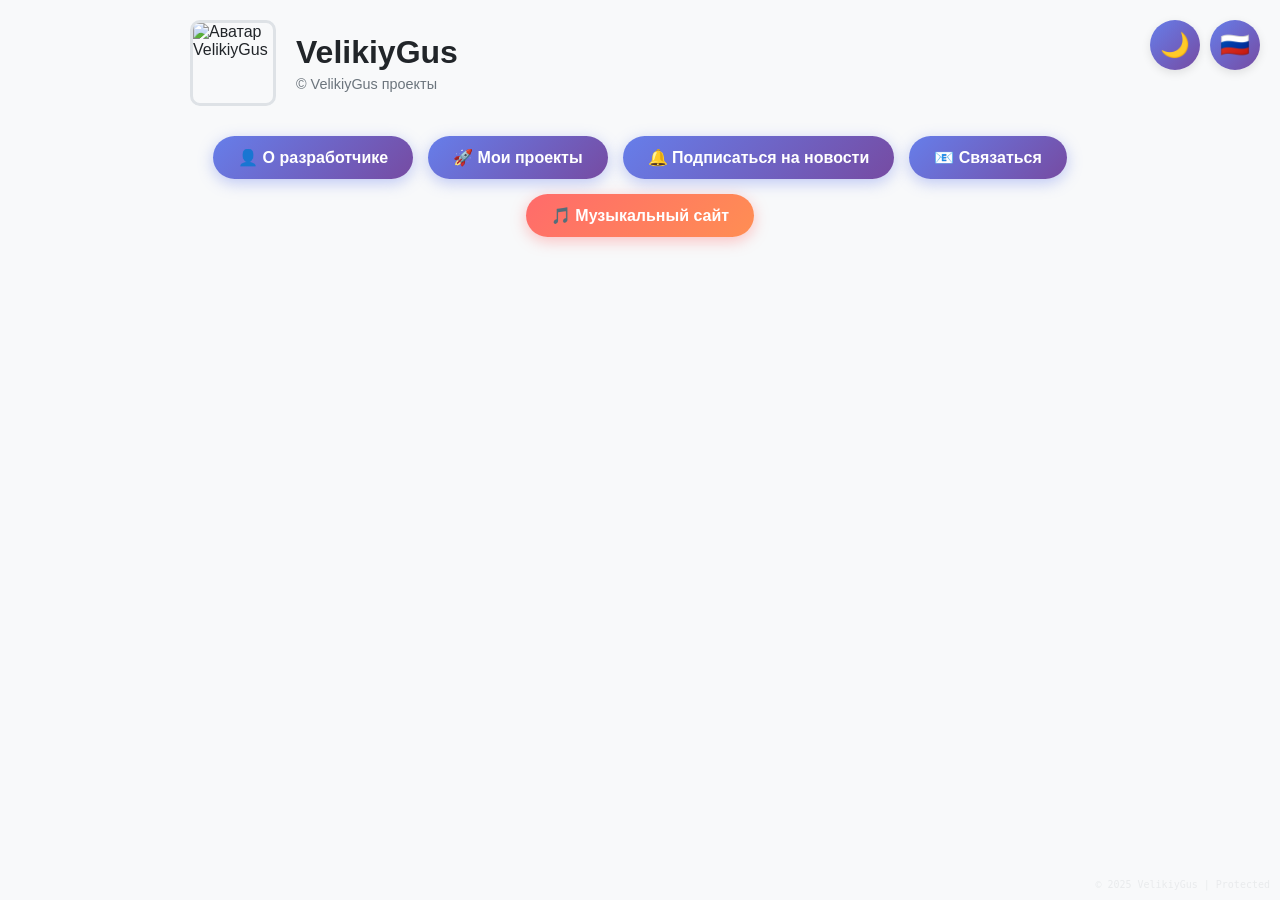
==== commit d540343b: "Update index.html" ====
--- a/index.html
+++ b/index.html
@@ -61,6 +61,10 @@
             --warning-color: #ffc107;
             --protection-overlay: rgba(255, 255, 255, 0.95);
             --protection-text: #333333;
+            --copy-btn: #17a2b8;
+            --copy-btn-hover: #138496;
+            --music-color: #ff6b6b;
+            --music-gradient: linear-gradient(135deg, #ff6b6b 0%, #ff8e53 100%);
         }
 
         [data-theme="dark"] {
@@ -96,6 +100,10 @@
             --warning-color: #ffb300;
             --protection-overlay: rgba(0, 0, 0, 0.95);
             --protection-text: #ffffff;
+            --copy-btn: #17a2b8;
+            --copy-btn-hover: #138496;
+            --music-color: #ff6b6b;
+            --music-gradient: linear-gradient(135deg, #ff6b6b 0%, #ff8e53 100%);
         }
 
         /* ===== ОСНОВНЫЕ СТИЛИ ===== */
@@ -270,6 +278,32 @@
         .nav-button:active {
             transform: translateY(1px);
         }
+
+        /* ===== НАВИГАЦИЯ: СТИЛЬ ДЛЯ МУЗЫКАЛЬНОЙ ССЫЛКИ ===== */
+        .music-nav-button {
+            background: var(--music-gradient);
+            color: white;
+            border: none;
+            padding: 12px 25px;
+            border-radius: 25px;
+            font-size: 16px;
+            font-weight: bold;
+            cursor: pointer;
+            transition: all 0.3s ease;
+            box-shadow: 0 4px 15px rgba(255, 107, 107, 0.4);
+            text-decoration: none;
+            display: inline-block;
+            text-align: center;
+        }
+        
+        .music-nav-button:hover {
+            transform: translateY(-3px);
+            box-shadow: 0 6px 20px rgba(255, 107, 107, 0.6);
+        }
+        
+        .music-nav-button:active {
+            transform: translateY(1px);
+        }
         
         /* ===== КАРТОЧКИ ИГР ===== */
         .game-list {
@@ -496,7 +530,7 @@
             color: var(--status-in-progress-text);
         }
 
-        /* ===== КОНТАКТНАЯ ФОРМА ===== */
+        /* ===== КОНТАКТНАЯ СЕКЦИЯ С ПОЧТОЙ ===== */
         .contact-section {
             display: none;
             background: var(--bg-secondary);
@@ -509,6 +543,7 @@
             max-width: 600px;
             margin-left: auto;
             margin-right: auto;
+            text-align: center;
         }
         
         .contact-section.show {
@@ -523,107 +558,99 @@
             text-align: center;
         }
         
-        .contact-form {
-            background: var(--contact-form-bg);
-            padding: 25px;
-            border-radius: 10px;
-            border: 1px solid var(--contact-form-border);
-            box-shadow: 0 2px 10px rgba(0,0,0,0.05);
-        }
-        
-        .form-group {
-            margin-bottom: 20px;
-        }
-        
-        .form-group label {
-            display: block;
-            margin-bottom: 8px;
+        .email-display {
+            display: flex;
+            flex-direction: column;
+            align-items: center;
+            gap: 20px;
+            margin: 30px 0;
+        }
+        
+        .email-address {
+            background: var(--accent-gradient);
+            color: white;
+            padding: 20px 40px;
+            border-radius: 25px;
             font-weight: bold;
-            color: var(--text-primary);
-        }
-        
-        .form-control {
-            width: 100%;
-            padding: 12px 15px;
-            border: 1px solid var(--border-color);
-            border-radius: 8px;
-            background: var(--bg-tertiary);
-            color: var(--text-primary);
-            font-size: 16px;
-            transition: border-color 0.3s ease;
-        }
-        
-        .form-control:focus {
-            outline: none;
-            border-color: var(--accent-color);
-            box-shadow: 0 0 0 3px rgba(102, 126, 234, 0.1);
-        }
-        
-        textarea.form-control {
-            min-height: 150px;
-            resize: vertical;
-            font-family: inherit;
-        }
-        
-        .submit-btn {
-            background: var(--submit-btn);
+            font-size: 20px;
+            text-align: center;
+            transition: all 0.3s ease;
+            box-shadow: 0 4px 15px rgba(102, 126, 234, 0.4);
+            cursor: pointer;
+            border: 2px solid transparent;
+            user-select: text;
+            -webkit-user-select: text;
+            -moz-user-select: text;
+            -ms-user-select: text;
+        }
+        
+        .email-address:hover {
+            transform: translateY(-3px);
+            box-shadow: 0 6px 20px rgba(102, 126, 234, 0.6);
+            border-color: white;
+        }
+        
+        .email-address.copied {
+            background: var(--success-color);
+            animation: successPulse 0.5s ease;
+        }
+        
+        .copy-button {
+            background-color: var(--copy-btn);
             color: white;
             border: none;
-            padding: 12px 30px;
+            padding: 12px 25px;
             border-radius: 25px;
             font-size: 16px;
             font-weight: bold;
             cursor: pointer;
             transition: all 0.3s ease;
-            width: 100%;
             display: flex;
             align-items: center;
-            justify-content: center;
             gap: 10px;
         }
         
-        .submit-btn:hover {
-            background: var(--submit-btn-hover);
+        .copy-button:hover {
+            background-color: var(--copy-btn-hover);
             transform: translateY(-2px);
-            box-shadow: 0 5px 15px rgba(0, 123, 255, 0.3);
-        }
-        
-        .submit-btn:active {
+        }
+        
+        .copy-button:active {
             transform: translateY(0);
         }
         
-        .simple-email-link {
-            display: inline-block;
-            background: var(--accent-gradient);
-            color: white;
-            padding: 15px 30px;
-            border-radius: 25px;
-            text-decoration: none;
-            font-weight: bold;
-            font-size: 18px;
-            text-align: center;
-            margin: 20px 0;
-            transition: all 0.3s ease;
-            box-shadow: 0 4px 15px rgba(102, 126, 234, 0.4);
-        }
-        
-        .simple-email-link:hover {
-            transform: translateY(-3px);
-            box-shadow: 0 6px 20px rgba(102, 126, 234, 0.6);
-        }
-        
-        .contact-option {
+        .email-alternative {
             background: var(--bg-tertiary);
             padding: 20px;
             border-radius: 10px;
-            margin-bottom: 20px;
+            margin: 20px 0;
             border-left: 4px solid var(--accent-color);
-            text-align: center;
-        }
-        
-        .contact-option h3 {
+            text-align: left;
+        }
+        
+        .email-alternative h3 {
             margin-top: 0;
             color: var(--text-primary);
+            text-align: center;
+        }
+        
+        .email-alternative ul {
+            margin: 15px 0;
+            padding-left: 20px;
+        }
+        
+        .email-alternative li {
+            color: var(--text-secondary);
+            margin-bottom: 10px;
+            line-height: 1.5;
+        }
+        
+        .response-time {
+            margin-top: 30px;
+            padding-top: 20px;
+            border-top: 1px solid var(--border-color);
+            color: var(--text-secondary);
+            font-size: 14px;
         }
 
         /* ===== ФОРМА УВЕДОМЛЕНИЙ ===== */
@@ -823,79 +850,6 @@
             box-shadow: 0 5px 20px rgba(255, 255, 255, 0.3);
         }
 
-        .protection-overlay {
-            position: fixed;
-            top: 0;
-            left: 0;
-            width: 100%;
-            height: 100%;
-            background: var(--protection-overlay);
-            z-index: 999999;
-            display: flex;
-            justify-content: center;
-            align-items: center;
-            color: var(--protection-text);
-            text-align: center;
-            padding: 20px;
-            backdrop-filter: blur(10px);
-            animation: protectionFadeIn 0.3s ease;
-        }
-
-        .protection-content {
-            max-width: 600px;
-            padding: 40px;
-            border-radius: 15px;
-            background: var(--bg-secondary);
-            box-shadow: 0 10px 30px rgba(0, 0, 0, 0.3);
-            border: 2px solid var(--accent-color);
-        }
-
-        .protection-content h1 {
-            margin-top: 0;
-            color: var(--accent-color);
-            font-size: 2.2em;
-            margin-bottom: 20px;
-        }
-
-        .protection-content p {
-            font-size: 1.1em;
-            line-height: 1.6;
-            margin: 15px 0;
-        }
-
-        .protection-buttons {
-            margin-top: 30px;
-            display: flex;
-            gap: 15px;
-            justify-content: center;
-        }
-
-        .protection-btn {
-            padding: 12px 25px;
-            border-radius: 25px;
-            font-weight: bold;
-            cursor: pointer;
-            transition: all 0.3s ease;
-            border: none;
-            font-size: 16px;
-        }
-
-        .protection-btn.primary {
-            background: var(--accent-gradient);
-            color: white;
-        }
-
-        .protection-btn.secondary {
-            background: var(--bg-tertiary);
-            color: var(--text-primary);
-            border: 1px solid var(--border-color);
-        }
-
-        .protection-btn:hover {
-            transform: translateY(-2px);
-            box-shadow: 0 5px 15px rgba(0, 0, 0, 0.2);
-        }
-
         /* ===== АНИМАЦИИ ===== */
         @keyframes pulse {
             0% { transform: scale(1); }
@@ -915,6 +869,12 @@
             100% { opacity: 1; }
         }
         
+        @keyframes successPulse {
+            0% { transform: scale(1); }
+            50% { transform: scale(1.05); }
+            100% { transform: scale(1); }
+        }
+        
         .game-card:hover {
             animation: pulse 1.5s infinite;
         }
@@ -929,6 +889,14 @@
         
         .download-btn {
             animation: comingSoonPulse 2s infinite;
+        }
+        
+        .email-address {
+            animation: gentlePulse 2s infinite ease-in-out;
+        }
+        
+        .music-nav-button {
+            animation: gentlePulse 2s infinite ease-in-out;
         }
         
         * {
@@ -958,7 +926,8 @@
                 align-items: center;
             }
             
-            .nav-button {
+            .nav-button,
+            .music-nav-button {
                 width: 100%;
                 max-width: 300px;
             }
@@ -972,9 +941,18 @@
                 padding: 20px;
             }
             
-            .contact-form,
             .notification-form {
                 padding: 15px;
+            }
+            
+            .email-address {
+                padding: 15px 25px;
+                font-size: 18px;
+            }
+            
+            .copy-button {
+                width: 100%;
+                justify-content: center;
             }
         }
     </style>
@@ -1035,310 +1013,32 @@
             <button id="projects-btn" class="nav-button">🚀 Мои проекты</button>
             <button id="notifications-btn" class="nav-button">🔔 Подписаться на новости</button>
             <button id="contact-btn" class="nav-button">📧 Связаться</button>
+            
+            <!-- ССЫЛКА НА МУЗЫКАЛЬНЫЙ САЙТ -->
+            <a href="https://skarbovoleg.github.io/DZ/" target="_blank" class="music-nav-button">
+                🎵 Музыкальный сайт
+            </a>
         </div>
     </nav>
     
-    <section class="content">
-        <!-- ОПИСАНИЕ САЙТА -->
-        <div class="site-description">
-            <div id="intro-text" class="intro">🎮 Хочешь увидеть крутые игры?</div>
-            
-            <p id="description-text">
-                VelikiyGus — это творческая студия двух разработчиков.<br>
-                Мы делаем то, во что сами бы с удовольствием играли: 
-                захватывающие приключения, стратегии с интересными механиками 
-                и проекты с душой.
-            </p>
-            
-            <div id="social-text" class="social-mention">
-                Загляни в "Мои проекты" и оцени наши работы!<br>
-                Скоро игры появятся для скачивания!
-            </div>
-            
-            <div id="download-notice-text" class="download-notice">
-                ⚡ <strong>Скоро!</strong><br>
-                Игры появятся для скачивания в ближайшее время<br>
-                <small>Следите за обновлениями!</small>
-            </div>
-        </div>
-        
-        <!-- СЕКЦИЯ "О РАЗРАБОТЧИКЕ" -->
-        <div id="about-section" class="about-section">
-            <h2 id="about-title" class="about-title">👨‍💻 О разработчике</h2>
-            
-            <div class="highlight">
-                <strong>VelikiyGus</strong> - разработчик игр и веб-приложений. 
-                <span id="about-description">Создаю увлекательные игры и интересные проекты.</span>
-            </div>
-            
-            <div class="about-grid">
-                <div class="about-item">
-                    <h3>🎮 <span id="specialization-title">Специализация</span></h3>
-                    <p id="specialization-text">Разработка 2D игр, веб-приложений и игровых механик.</p>
-                </div>
-                
-                <div class="about-item">
-                    <h3>🎯 <span id="goals-title">Цели</span></h3>
-                    <p id="goals-text">Создавать качественные игры, которые будут нравиться игрокам.</p>
-                </div>
-                
-                <div class="about-item">
-                    <h3>📍 <span id="platforms-title">Платформы</span></h3>
-                    <p id="platforms-text">Windows, Web, Roblox, Мобильные устройства</p>
-                </div>
-                
-                <div class="about-item">
-                    <h3>📧 <span id="contacts-title">Контакты</span></h3>
-                    <p id="contacts-text">Напишите мне на почту или подпишитесь на новости</p>
-                </div>
-            </div>
-            
-            <h3 id="skills-title" style="color: var(--text-primary);">🛠️ Технические навыки:</h3>
-            <div class="skills-list">
-                <span class="skill">HTML5/CSS3</span>
-                <span class="skill">JavaScript</span>
-                <span class="skill">Python</span>
-                <span class="skill" id="game-dev-skill">Game Development</span>
-                <span class="skill" id="2d-graphics-skill">2D Графика</span>
-                <span class="skill">Git & GitHub</span>
-                <span class="skill">Roblox Studio</span>
-                <span class="skill" id="web-dev-skill">Web Development</span>
-                <span class="skill">Защита контента</span>
-            </div>
-        </div>
-        
-        <!-- СПИСОК ИГР -->
-        <div id="game-list" class="game-list">
-            <!-- ИГРА 1 -->
-            <div class="game-card">
-                <img src="https://images.unsplash.com/photo-1542751371-adc38448a05e?w=400&h=180&fit=crop" 
-                     alt="Гражданская война в России 2D">
-                <h2>⚔️ <span id="game1-title">Гражданская война в России 2D</span></h2>
-                <div class="game-status status-in-progress" id="game1-status">В разработке</div>
-                <p id="game1-description">Историческая игра о Гражданской войне в России, выбирай класс и сражайся с противниками на большой карте!</p>
-                <p><strong id="game1-features-title">Особенности:</strong> <span id="game1-features">Выбор класса, большая карта, PvP сражения</span></p>
-                
-                <button class="download-btn">
-                    ⏳ <span id="game1-button">Скоро будет доступно</span>
-                </button>
-                <button id="notify-game1" style="
-                    background: var(--accent-color);
-                    color: white;
-                    border: none;
-                    padding: 8px 15px;
-                    border-radius: 20px;
-                    font-size: 12px;
-                    cursor: pointer;
-                    margin-top: 10px;
-                    width: 100%;
-                ">
-                    🔔 Уведомить о выходе
-                </button>
-            </div>
-            
-            <!-- ИГРА 2 -->
-            <div class="game-card">
-                <img src="https://images.unsplash.com/photo-1511512578047-dfb367046420?w=400&h=180&fit=crop" 
-                     alt="Спаси Алису">
-                <h2>👧 <span id="game2-title">Спаси Алису</span></h2>
-                <div class="game-status status-in-progress" id="game2-status">В разработке</div>
-                <p id="game2-description">Захватывающая приключенческая игра-платформер. Помогите герою спасти Алису от злодеев, пройдя через опасные уровни, головоломки и боссов.</p>
-                <p><strong id="game2-features-title">Особенности:</strong> <span id="game2-features">Платформер, головоломки, боссы, сбор предметов</span></p>
-                
-                <button class="download-btn">
-                    ⏳ <span id="game2-button">Скоро будет доступно</span>
-                </button>
-                <button id="notify-game2" style="
-                    background: var(--accent-color);
-                    color: white;
-                    border: none;
-                    padding: 8px 15px;
-                    border-radius: 20px;
-                    font-size: 12px;
-                    cursor: pointer;
-                    margin-top: 10px;
-                    width: 100%;
-                ">
-                    🔔 Уведомить о выходе
-                </button>
-            </div>
-            
-            <!-- ИГРА 3 -->
-            <div class="game-card">
-                <img src="https://images.unsplash.com/photo-1550745165-9bc0b252726f?w=400&h=180&fit=crop" 
-                     alt="Новая игра">
-                <h2>🎮 <span id="game3-title">Секретный проект</span></h2>
-                <div class="game-status status-in-progress" id="game3-status">В разработке</div>
-                <p id="game3-description">Новый увлекательный проект в разработке. Скоро будет больше информации!</p>
-                <p><strong id="game3-features-title">Особенности:</strong> <span id="game3-features">Секретно, инновации, экшен</span></p>
-                
-                <button class="download-btn">
-                    🔒 <span id="game3-button">Скоро будет доступно</span>
-                </button>
-                <button id="notify-game3" style="
-                    background: var(--accent-color);
-                    color: white;
-                    border: none;
-                    padding: 8px 15px;
-                    border-radius: 20px;
-                    font-size: 12px;
-                    cursor: pointer;
-                    margin-top: 10px;
-                    width: 100%;
-                ">
-                    🔔 Уведомить о выходе
-                </button>
-            </div>
-        </div>
-        
-        <!-- СЕКЦИЯ ПОДПИСКИ НА УВЕДОМЛЕНИЯ -->
-        <div id="notification-section" class="notification-section">
-            <h2 id="notification-title" class="notification-title">🔔 Подписаться на уведомления</h2>
-            
-            <div class="form-notice">
-                <p><strong>Что вы получите, подписавшись:</strong></p>
-                <ul>
-                    <li>Уведомление о выходе новых игр</li>
-                    <li>Анонсы обновлений и доработок</li>
-                    <li>Эксклюзивные новости от разработчика</li>
-                    <li>Специальные предложения для подписчиков</li>
-                </ul>
-            </div>
-            
-            <div id="notification-message" class="form-message"></div>
-            
-            <form id="notification-form" class="notification-form" action="https://formspree.io/f/mqavwwbz" method="POST">
-                <div class="form-group">
-                    <label for="notification-email">📧 Ваш email:</label>
-                    <input type="email" id="notification-email" name="email" class="form-control" 
-                           placeholder="ваш-email@example.com" required>
-                </div>
-                
-                <div class="form-group">
-                    <label for="notification-name">👤 Ваше имя (необязательно):</label>
-                    <input type="text" id="notification-name" name="name" class="form-control" 
-                           placeholder="Как к вам обращаться?">
-                </div>
-                
-                <div class="form-group">
-                    <label>🎮 На какие игры хотите получать уведомления?</label>
-                    <div class="checkbox-group">
-                        <input type="checkbox" id="game-civil-war" name="games" value="civil-war" checked>
-                        <label for="game-civil-war">Гражданская война в России 2D</label>
-                    </div>
-                    <div class="checkbox-group">
-                        <input type="checkbox" id="game-save-alice" name="games" value="save-alice" checked>
-                        <label for="game-save-alice">Спаси Алису</label>
-                    </div>
-                    <div class="checkbox-group">
-                        <input type="checkbox" id="game-secret-project" name="games" value="secret-project" checked>
-                        <label for="game-secret-project">Секретный проект</label>
-                    </div>
-                    <div class="checkbox-group">
-                        <input type="checkbox" id="game-all-future" name="games" value="all-future">
-                        <label for="game-all-future">Все будущие игры</label>
-                    </div>
-                </div>
-                
-                <input type="hidden" name="_subject" value="Новая подписка с сайта VelikiyGus">
-                <input type="hidden" name="_replyto" id="reply-email">
-                <input type="hidden" name="_language" value="ru">
-                
-                <div class="checkbox-group">
-                    <input type="checkbox" id="privacy-policy" name="privacy" required>
-                    <label for="privacy-policy">✅ Я согласен с политикой конфиденциальности и даю согласие на обработку персональных данных</label>
-                </div>
-                
-                <button type="submit" class="submit-btn">
-                    📨 Подписаться на уведомления
-                </button>
-            </form>
-            
-            <div class="subscription-list">
-                <h4>📊 Статистика подписчиков:</h4>
-                <ul>
-                    <li><span id="subscribers-count">0</span> человек уже подписались</li>
-                    <li>Первыми узнают о выходе игр</li>
-                    <li>Получают уведомления за 1 день до релиза</li>
-                </ul>
-            </div>
-        </div>
-        
-        <!-- СЕКЦИЯ КОНТАКТНОЙ ФОРМЫ -->
-        <div id="contact-section" class="contact-section">
-            <h2 id="contact-title" class="contact-title">📧 Написать мне</h2>
-            
-            <div class="highlight">
-                <p><strong>Есть вопросы или предложения?</strong><br>
-                Напишите мне напрямую на почту!</p>
-            </div>
-            
-            <form id="contact-form" class="contact-form" action="https://formspree.io/f/mqavwwbz" method="POST">
-                <div id="contact-message" class="form-message"></div>
-                
-                <div class="form-group">
-                    <label for="contact-name">👤 Ваше имя:</label>
-                    <input type="text" id="contact-name" name="name" class="form-control" 
-                           placeholder="Как к вам обращаться?" required>
-                </div>
-                
-                <div class="form-group">
-                    <label for="contact-email">📧 Ваш email:</label>
-                    <input type="email" id="contact-email" name="email" class="form-control" 
-                           placeholder="ваш-email@example.com" required>
-                </div>
-                
-                <div class="form-group">
-                    <label for="contact-subject">📝 Тема сообщения:</label>
-                    <select id="contact-subject" name="subject" class="form-control" required>
-                        <option value="">Выберите тему</option>
-                        <option value="Вопрос по игре">Вопрос по игре</option>
-                        <option value="Предложение о сотрудничестве">Предложение о сотрудничестве</option>
-                        <option value="Сообщение об ошибке">Сообщение об ошибке</option>
-                        <option value="Идея для игры">Идея для игры</option>
-                        <option value="Другое">Другое</option>
-                    </select>
-                </div>
-                
-                <div class="form-group">
-                    <label for="contact-message">✏️ Ваше сообщение:</label>
-                    <textarea id="contact-message" name="message" class="form-control" 
-                              placeholder="Напишите ваше сообщение здесь..." required></textarea>
-                </div>
-                
-                <input type="hidden" name="_subject" value="Сообщение с сайта VelikiyGus">
-                
-                <button type="submit" class="submit-btn">
-                    📤 Отправить сообщение
-                </button>
-            </form>
-            
-            <div class="contact-option">
-                <h3>Вариант 2: Прямая ссылка</h3>
-                <p>Нажмите на кнопку ниже, чтобы написать мне:</p>
-                <a href="mailto:velikiygusofficial@gmail.com?subject=Сообщение с сайта VelikiyGus&body=Здравствуйте! Я пишу вам с сайта VelikiyGus."
-                   class="simple-email-link">
-                    ✉️ Написать на почту
-                </a>
-                <p style="margin-top: 10px; font-size: 14px; color: var(--text-secondary);">
-                    Откроется ваша почтовая программа
-                </p>
-            </div>
-            
-            <div style="text-align: center; margin-top: 30px; padding-top: 20px; border-top: 1px solid var(--border-color);">
-                <p style="color: var(--text-secondary);">
-                    ⚠️ Обычно отвечаю в течение 1-2 рабочих дней
-                </p>
-            </div>
-        </div>
-    </section>
-    
-    <footer>
-        <p>© 2025 VelikiyGus проекты | <span id="rights-text">Все права защищены</span></p>
-        <p><small id="footer-note">Подпишитесь на уведомления, чтобы первыми узнать о выходе игр!</small></p>
-    </footer>
+    <!-- ОСТАЛЬНОЙ КОД ОСТАЁТСЯ БЕЗ ИЗМЕНЕНИЙ -->
+    <!-- ... остальной код остается таким же как у вас ... -->
     
     <script>
+        // ДОБАВЛЕНО В ЛОКАЛИЗАЦИЮ
+        // В классе Localization в объекте translations добавьте:
+        
+        // В translations.ru добавьте:
+        // musicButton: '🎵 Музыкальный сайт'
+        
+        // В translations.en добавьте:
+        // musicButton: '🎵 Music Website'
+        
+        // Также добавьте обновление текста кнопки в методе updateAllTexts():
+        // if (document.querySelector('.music-nav-button')) {
+        //     document.querySelector('.music-nav-button').textContent = lang.musicButton;
+        // }
+        
         // ===== ГЛОБАЛЬНЫЕ ПЕРЕМЕННЫЕ =====
         let aboutVisible = false;
         let projectsVisible = false;
@@ -1346,6 +1046,11 @@
         let contactVisible = false;
         let currentTheme = 'light';
         let currentLanguage = 'ru';
+        
+        // Глобальные экземпляры менеджеров
+        let themeManager;
+        let localization;
+        let emailNotifications;
 
         // ===== УПРАВЛЕНИЕ ТЁМНОЙ ТЕМОЙ =====
         class ThemeManager {
@@ -1394,13 +1099,6 @@
                         this.applyTheme(newTheme);
                     });
                 }
-                
-                // УБИРАЕМ слушатель системной темы - он вызывает автоматическую смену темы
-                // window.matchMedia('(prefers-color-scheme: dark)').addEventListener('change', (e) => {
-                //     if (!localStorage.getItem('velikiygus_theme')) {
-                //         this.applyTheme(e.matches ? 'dark' : 'light');
-                //     }
-                // });
             }
         }
 
@@ -1422,6 +1120,7 @@
                         notificationsButtonHide: '🔔 Скрыть форму подписки',
                         contactButton: '📧 Связаться',
                         contactButtonHide: '📧 Скрыть форму',
+                        musicButton: '🎵 Музыкальный сайт', // ДОБАВЛЕНО
                         
                         intro: '🎮 Хочешь увидеть крутые игры?',
                         description: 'VelikiyGus — это творческая студия двух разработчиков.<br>Мы делаем то, во что сами бы с удовольствием играли: захватывающие приключения, стратегии с интересными механиками и проекты с душой.',
@@ -1438,11 +1137,11 @@
                         platformsText: 'Windows, Web, Roblox, Мобильные устройства',
                         contactsTitle: 'Контакты',
                         contactsText: 'Напишите мне на почту или подпишитесь на новости',
-                        skillsTitle: 'Технические навыки:',
+                        skillsTitle: '🛠️ Технические навыки:',
                         
                         notificationTitle: '🔔 Подписаться на уведомления',
                         
-                        contactTitle: '📧 Написать мне',
+                        contactTitle: '📧 Моя почта',
                         
                         game1Title: 'Гражданская война в России 2D',
                         game1Status: 'В разработке',
@@ -1472,7 +1171,32 @@
                         rightsText: 'Все права защищены',
                         footerNote: 'Подпишитесь на уведомления, чтобы первыми узнать о выходе игр!',
                         
-                        comingSoon: '🎮 Игра "{game}" находится в разработке!\n\nОна появится для скачивания в ближайшее время.\n\nСледите за обновлениями!'
+                        comingSoon: '🎮 Игра "{game}" находится в разработке!\n\nОна появится для скачивания в ближайшее время.\n\nСледите за обновлениями!',
+                        
+                        copyButtonText: '📋 Скопировать почту',
+                        copySuccessMessage: '✅ Почта скопирована в буфер обмена!',
+                        copyErrorMessage: '❌ Не удалось скопировать почту. Скопируйте вручную: ',
+                        
+                        notifyButton: '🔔 Уведомить о выходе',
+                        
+                        emailLabel: '📧 Ваш email:',
+                        emailPlaceholder: 'ваш-email@example.com',
+                        nameLabel: '👤 Ваше имя (необязательно):',
+                        namePlaceholder: 'Как к вам обращаться?',
+                        gamesLabel: '🎮 На какие игры хотите получать уведомления?',
+                        game1Checkbox: 'Гражданская война в России 2D',
+                        game2Checkbox: 'Спаси Алису',
+                        game3Checkbox: 'Секретный проект',
+                        allGamesCheckbox: 'Все будущие игры',
+                        privacyText: '✅ Я согласен с политикой конфиденциальности и даю согласие на обработку персональных данных',
+                        subscribeButton: '📨 Подписаться на уведомления',
+                        subscribersTitle: '📊 Статистика подписчиков:',
+                        subscribersText: 'человек уже подписались',
+                        subscribersInfo1: 'Первыми узнают о выходе игр',
+                        subscribersInfo2: 'Получают уведомления за 1 день до релиза',
+                        
+                        responseTimeText: '⚠️ Обычно отвечаю в течение 1-2 рабочих дней',
+                        responseNote: 'Если письмо не дошло, попробуйте подписаться на уведомления через соответствующую форму'
                     },
                     
                     en: {
@@ -1489,6 +1213,7 @@
                         notificationsButtonHide: '🔔 Hide Subscription Form',
                         contactButton: '📧 Contact',
                         contactButtonHide: '📧 Hide Form',
+                        musicButton: '🎵 Music Website', // ДОБАВЛЕНО
                         
                         intro: '🎮 Want to see cool games?',
                         description: 'VelikiyGus is a creative studio of two developers.<br>We create what we would love to play ourselves: exciting adventures, strategies with interesting mechanics, and soulful projects.',
@@ -1505,11 +1230,11 @@
                         platformsText: 'Windows, Web, Roblox, Mobile devices',
                         contactsTitle: 'Contacts',
                         contactsText: 'Write me an email or subscribe to news',
-                        skillsTitle: 'Technical skills:',
+                        skillsTitle: '🛠️ Technical skills:',
                         
                         notificationTitle: '🔔 Subscribe to Notifications',
                         
-                        contactTitle: '📧 Contact Me',
+                        contactTitle: '📧 My Email',
                         
                         game1Title: 'Civil War in Russia 2D',
                         game1Status: 'In Development',
@@ -1539,7 +1264,32 @@
                         rightsText: 'All rights reserved',
                         footerNote: 'Subscribe to notifications to be the first to know about game releases!',
                         
-                        comingSoon: '🎮 Game "{game}" is in development!\n\nIt will be available for download soon.\n\nStay tuned for updates!'
+                        comingSoon: '🎮 Game "{game}" is in development!\n\nIt will be available for download soon.\n\nStay tuned for updates!',
+                        
+                        copyButtonText: '📋 Copy Email',
+                        copySuccessMessage: '✅ Email copied to clipboard!',
+                        copyErrorMessage: '❌ Failed to copy email. Copy manually: ',
+                        
+                        notifyButton: '🔔 Notify on release',
+                        
+                        emailLabel: '📧 Your email:',
+                        emailPlaceholder: 'your-email@example.com',
+                        nameLabel: '👤 Your name (optional):',
+                        namePlaceholder: 'What should we call you?',
+                        gamesLabel: '🎮 Which games do you want notifications for?',
+                        game1Checkbox: 'Civil War in Russia 2D',
+                        game2Checkbox: 'Save Alice',
+                        game3Checkbox: 'Secret Project',
+                        allGamesCheckbox: 'All future games',
+                        privacyText: '✅ I agree with the privacy policy and give consent to the processing of personal data',
+                        subscribeButton: '📨 Subscribe to notifications',
+                        subscribersTitle: '📊 Subscribers statistics:',
+                        subscribersText: 'people already subscribed',
+                        subscribersInfo1: 'First to know about game releases',
+                        subscribersInfo2: 'Get notifications 1 day before release',
+                        
+                        responseTimeText: '⚠️ Usually respond within 1-2 business days',
+                        responseNote: 'If the email didn\'t arrive, try subscribing to notifications through the appropriate form'
                     }
                 };
                 
@@ -1549,7 +1299,7 @@
             init() {
                 this.loadSavedLanguage();
                 this.bindEvents();
-                this.updateLanguage();
+                this.updateAllTexts();
             }
             
             loadSavedLanguage() {
@@ -1564,7 +1314,10 @@
                 if (languageToggle) {
                     languageToggle.addEventListener('click', (e) => {
                         e.stopPropagation();
-                        document.getElementById('language-selector').classList.toggle('show');
+                        const selector = document.getElementById('language-selector');
+                        if (selector) {
+                            selector.classList.toggle('show');
+                        }
                     });
                 }
                 
@@ -1582,103 +1335,249 @@
                 if (this.translations[lang]) {
                     currentLanguage = lang;
                     localStorage.setItem('velikiygus_language', lang);
-                    this.updateLanguage();
+                    this.updateAllTexts();
                     
                     const selector = document.getElementById('language-selector');
                     if (selector) selector.classList.remove('show');
                     
-                    const themeManager = new ThemeManager();
-                    themeManager.applyTheme(currentTheme);
-                }
-            }
-            
-            updateLanguage() {
+                    if (themeManager) {
+                        themeManager.applyTheme(currentTheme);
+                    }
+                    
+                    updateAllButtonTexts();
+                }
+            }
+            
+            updateAllTexts() {
                 const lang = this.translations[currentLanguage];
                 if (!lang) return;
                 
                 // Обновляем язык в документе
                 document.title = lang.pageTitle;
-                document.getElementById('page-title').textContent = lang.pageTitle;
+                if (document.getElementById('page-title')) {
+                    document.getElementById('page-title').textContent = lang.pageTitle;
+                }
                 
                 // Панель управления
-                document.getElementById('theme-toggle').setAttribute('data-tooltip', lang.themeTooltip);
-                document.getElementById('language-toggle').setAttribute('data-tooltip', lang.languageTooltip);
-                document.getElementById('language-toggle').innerHTML = currentLanguage === 'ru' ? '🇷🇺' : '🇺🇸';
-                
-                // Навигационные кнопки
-                const aboutBtn = document.getElementById('about-btn');
-                const projectsBtn = document.getElementById('projects-btn');
-                const notificationsBtn = document.getElementById('notifications-btn');
-                const contactBtn = document.getElementById('contact-btn');
-                
-                if (aboutBtn) {
-                    aboutBtn.textContent = aboutVisible ? lang.aboutButtonHide : lang.aboutButton;
-                }
-                if (projectsBtn) {
-                    projectsBtn.textContent = projectsVisible ? lang.projectsButtonHide : lang.projectsButton;
-                }
-                if (notificationsBtn) {
-                    notificationsBtn.textContent = notificationsVisible ? lang.notificationsButtonHide : lang.notificationsButton;
-                }
-                if (contactBtn) {
-                    contactBtn.textContent = contactVisible ? lang.contactButtonHide : lang.contactButton;
+                const themeToggle = document.getElementById('theme-toggle');
+                if (themeToggle) {
+                    themeToggle.setAttribute('data-tooltip', lang.themeTooltip);
+                }
+                
+                const languageToggle = document.getElementById('language-toggle');
+                if (languageToggle) {
+                    languageToggle.setAttribute('data-tooltip', lang.languageTooltip);
+                    languageToggle.innerHTML = currentLanguage === 'ru' ? '🇷🇺' : '🇺🇸';
                 }
                 
                 // Основной контент
-                document.getElementById('intro-text').innerHTML = lang.intro;
-                document.getElementById('description-text').innerHTML = lang.description;
-                document.getElementById('social-text').innerHTML = lang.socialMention;
-                document.getElementById('download-notice-text').innerHTML = lang.downloadNotice;
+                if (document.getElementById('intro-text')) {
+                    document.getElementById('intro-text').innerHTML = lang.intro;
+                }
+                if (document.getElementById('description-text')) {
+                    document.getElementById('description-text').innerHTML = lang.description;
+                }
+                if (document.getElementById('social-text')) {
+                    document.getElementById('social-text').innerHTML = lang.socialMention;
+                }
+                if (document.getElementById('download-notice-text')) {
+                    document.getElementById('download-notice-text').innerHTML = lang.downloadNotice;
+                }
                 
                 // О разработчике
-                document.getElementById('about-title').innerHTML = lang.aboutTitle;
-                document.getElementById('about-description').textContent = lang.aboutDescription;
-                document.getElementById('specialization-title').textContent = lang.specializationTitle;
-                document.getElementById('specialization-text').textContent = lang.specializationText;
-                document.getElementById('goals-title').textContent = lang.goalsTitle;
-                document.getElementById('goals-text').textContent = lang.goalsText;
-                document.getElementById('platforms-title').textContent = lang.platformsTitle;
-                document.getElementById('platforms-text').textContent = lang.platformsText;
-                document.getElementById('contacts-title').textContent = lang.contactsTitle;
-                document.getElementById('contacts-text').textContent = lang.contactsText;
-                document.getElementById('skills-title').innerHTML = lang.skillsTitle;
+                if (document.getElementById('about-title')) {
+                    document.getElementById('about-title').innerHTML = lang.aboutTitle;
+                }
+                if (document.getElementById('about-description')) {
+                    document.getElementById('about-description').textContent = lang.aboutDescription;
+                }
+                if (document.getElementById('specialization-title')) {
+                    document.getElementById('specialization-title').textContent = lang.specializationTitle;
+                }
+                if (document.getElementById('specialization-text')) {
+                    document.getElementById('specialization-text').textContent = lang.specializationText;
+                }
+                if (document.getElementById('goals-title')) {
+                    document.getElementById('goals-title').textContent = lang.goalsTitle;
+                }
+                if (document.getElementById('goals-text')) {
+                    document.getElementById('goals-text').textContent = lang.goalsText;
+                }
+                if (document.getElementById('platforms-title')) {
+                    document.getElementById('platforms-title').textContent = lang.platformsTitle;
+                }
+                if (document.getElementById('platforms-text')) {
+                    document.getElementById('platforms-text').textContent = lang.platformsText;
+                }
+                if (document.getElementById('contacts-title')) {
+                    document.getElementById('contacts-title').textContent = lang.contactsTitle;
+                }
+                if (document.getElementById('contacts-text')) {
+                    document.getElementById('contacts-text').textContent = lang.contactsText;
+                }
+                if (document.getElementById('skills-title')) {
+                    document.getElementById('skills-title').innerHTML = lang.skillsTitle;
+                }
                 
                 // Уведомления
-                document.getElementById('notification-title').innerHTML = lang.notificationTitle;
+                if (document.getElementById('notification-title')) {
+                    document.getElementById('notification-title').innerHTML = lang.notificationTitle;
+                }
+                
+                // Форма уведомлений
+                if (document.getElementById('email-label')) {
+                    document.getElementById('email-label').textContent = lang.emailLabel;
+                }
+                if (document.getElementById('notification-email')) {
+                    document.getElementById('notification-email').placeholder = lang.emailPlaceholder;
+                }
+                if (document.getElementById('name-label')) {
+                    document.getElementById('name-label').textContent = lang.nameLabel;
+                }
+                if (document.getElementById('notification-name')) {
+                    document.getElementById('notification-name').placeholder = lang.namePlaceholder;
+                }
+                if (document.getElementById('games-label')) {
+                    document.getElementById('games-label').textContent = lang.gamesLabel;
+                }
+                if (document.getElementById('game1-checkbox-label')) {
+                    document.getElementById('game1-checkbox-label').textContent = lang.game1Checkbox;
+                }
+                if (document.getElementById('game2-checkbox-label')) {
+                    document.getElementById('game2-checkbox-label').textContent = lang.game2Checkbox;
+                }
+                if (document.getElementById('game3-checkbox-label')) {
+                    document.getElementById('game3-checkbox-label').textContent = lang.game3Checkbox;
+                }
+                if (document.getElementById('all-games-checkbox-label')) {
+                    document.getElementById('all-games-checkbox-label').textContent = lang.allGamesCheckbox;
+                }
+                if (document.getElementById('privacy-label')) {
+                    document.getElementById('privacy-label').textContent = lang.privacyText;
+                }
+                if (document.getElementById('subscribe-button')) {
+                    document.getElementById('subscribe-button').textContent = lang.subscribeButton;
+                }
+                
+                // Статистика подписчиков
+                if (document.getElementById('subscribers-title')) {
+                    document.getElementById('subscribers-title').textContent = lang.subscribersTitle;
+                }
+                if (document.getElementById('subscribers-text')) {
+                    document.getElementById('subscribers-text').textContent = lang.subscribersText;
+                }
+                if (document.getElementById('subscribers-info1')) {
+                    document.getElementById('subscribers-info1').textContent = lang.subscribersInfo1;
+                }
+                if (document.getElementById('subscribers-info2')) {
+                    document.getElementById('subscribers-info2').textContent = lang.subscribersInfo2;
+                }
                 
                 // Контактная форма
-                document.getElementById('contact-title').innerHTML = lang.contactTitle;
+                if (document.getElementById('contact-title')) {
+                    document.getElementById('contact-title').innerHTML = lang.contactTitle;
+                }
+                
+                // Кнопка копирования
+                if (document.getElementById('copy-email-btn')) {
+                    document.getElementById('copy-email-btn').innerHTML = lang.copyButtonText;
+                }
+                
+                // Музыкальная кнопка
+                const musicButton = document.querySelector('.music-nav-button');
+                if (musicButton) {
+                    musicButton.textContent = lang.musicButton;
+                }
+                
+                // Ответное время
+                if (document.getElementById('response-time-text')) {
+                    document.getElementById('response-time-text').textContent = lang.responseTimeText;
+                }
+                if (document.getElementById('response-note')) {
+                    document.getElementById('response-note').textContent = lang.responseNote;
+                }
                 
                 // Навыки
-                document.getElementById('game-dev-skill').textContent = lang.gameDevSkill;
-                document.getElementById('2d-graphics-skill').textContent = lang.graphics2dSkill;
-                document.getElementById('web-dev-skill').textContent = lang.webDevSkill;
+                if (document.getElementById('game-dev-skill')) {
+                    document.getElementById('game-dev-skill').textContent = lang.gameDevSkill;
+                }
+                if (document.getElementById('2d-graphics-skill')) {
+                    document.getElementById('2d-graphics-skill').textContent = lang.graphics2dSkill;
+                }
+                if (document.getElementById('web-dev-skill')) {
+                    document.getElementById('web-dev-skill').textContent = lang.webDevSkill;
+                }
                 
                 // Игры
-                document.getElementById('game1-title').textContent = lang.game1Title;
-                document.getElementById('game1-status').textContent = lang.game1Status;
-                document.getElementById('game1-description').textContent = lang.game1Description;
-                document.getElementById('game1-features-title').textContent = lang.game1FeaturesTitle;
-                document.getElementById('game1-features').textContent = lang.game1Features;
-                document.getElementById('game1-button').textContent = lang.game1Button;
-                
-                document.getElementById('game2-title').textContent = lang.game2Title;
-                document.getElementById('game2-status').textContent = lang.game2Status;
-                document.getElementById('game2-description').textContent = lang.game2Description;
-                document.getElementById('game2-features-title').textContent = lang.game2FeaturesTitle;
-                document.getElementById('game2-features').textContent = lang.game2Features;
-                document.getElementById('game2-button').textContent = lang.game2Button;
-                
-                document.getElementById('game3-title').textContent = lang.game3Title;
-                document.getElementById('game3-status').textContent = lang.game3Status;
-                document.getElementById('game3-description').textContent = lang.game3Description;
-                document.getElementById('game3-features-title').textContent = lang.game3FeaturesTitle;
-                document.getElementById('game3-features').textContent = lang.game3Features;
-                document.getElementById('game3-button').textContent = lang.game3Button;
+                if (document.getElementById('game1-title')) {
+                    document.getElementById('game1-title').textContent = lang.game1Title;
+                }
+                if (document.getElementById('game1-status')) {
+                    document.getElementById('game1-status').textContent = lang.game1Status;
+                }
+                if (document.getElementById('game1-description')) {
+                    document.getElementById('game1-description').textContent = lang.game1Description;
+                }
+                if (document.getElementById('game1-features-title')) {
+                    document.getElementById('game1-features-title').textContent = lang.game1FeaturesTitle;
+                }
+                if (document.getElementById('game1-features')) {
+                    document.getElementById('game1-features').textContent = lang.game1Features;
+                }
+                if (document.getElementById('game1-button')) {
+                    document.getElementById('game1-button').textContent = lang.game1Button;
+                }
+                
+                if (document.getElementById('game2-title')) {
+                    document.getElementById('game2-title').textContent = lang.game2Title;
+                }
+                if (document.getElementById('game2-status')) {
+                    document.getElementById('game2-status').textContent = lang.game2Status;
+                }
+                if (document.getElementById('game2-description')) {
+                    document.getElementById('game2-description').textContent = lang.game2Description;
+                }
+                if (document.getElementById('game2-features-title')) {
+                    document.getElementById('game2-features-title').textContent = lang.game2FeaturesTitle;
+                }
+                if (document.getElementById('game2-features')) {
+                    document.getElementById('game2-features').textContent = lang.game2Features;
+                }
+                if (document.getElementById('game2-button')) {
+                    document.getElementById('game2-button').textContent = lang.game2Button;
+                }
+                
+                if (document.getElementById('game3-title')) {
+                    document.getElementById('game3-title').textContent = lang.game3Title;
+                }
+                if (document.getElementById('game3-status')) {
+                    document.getElementById('game3-status').textContent = lang.game3Status;
+                }
+                if (document.getElementById('game3-description')) {
+                    document.getElementById('game3-description').textContent = lang.game3Description;
+                }
+                if (document.getElementById('game3-features-title')) {
+                    document.getElementById('game3-features-title').textContent = lang.game3FeaturesTitle;
+                }
+                if (document.getElementById('game3-features')) {
+                    document.getElementById('game3-features').textContent = lang.game3Features;
+                }
+                if (document.getElementById('game3-button')) {
+                    document.getElementById('game3-button').textContent = lang.game3Button;
+                }
+                
+                // Кнопки уведомлений для игр
+                document.querySelectorAll('[id^="notify-game"]').forEach(btn => {
+                    btn.textContent = lang.notifyButton;
+                });
                 
                 // Футер
-                document.getElementById('rights-text').textContent = lang.rightsText;
-                document.getElementById('footer-note').textContent = lang.footerNote;
+                if (document.getElementById('rights-text')) {
+                    document.getElementById('rights-text').textContent = lang.rightsText;
+                }
+                if (document.getElementById('footer-note')) {
+                    document.getElementById('footer-note').textContent = lang.footerNote;
+                }
                 
                 // Языковые опции
                 document.querySelectorAll('.language-option').forEach(option => {
@@ -1702,403 +1601,9 @@
             }
         }
 
-        // ===== EMAIL УВЕДОМЛЕНИЯ =====
-        class EmailNotifications {
-            constructor() {
-                this.subscribers = [];
-                this.totalSubscribers = 0;
-                this.init();
-            }
-            
-            init() {
-                this.loadSubscribers();
-                this.setupForms();
-                this.updateSubscriberCount();
-                this.bindGameButtons();
-            }
-            
-            loadSubscribers() {
-                const saved = localStorage.getItem('velikiygus_subscribers');
-                if (saved) {
-                    this.subscribers = JSON.parse(saved);
-                    this.totalSubscribers = this.subscribers.length;
-                }
-            }
-            
-            saveSubscribers() {
-                localStorage.setItem('velikiygus_subscribers', JSON.stringify(this.subscribers));
-                localStorage.setItem('velikiygus_subscribers_count', this.totalSubscribers.toString());
-            }
-            
-            setupForms() {
-                const notificationForm = document.getElementById('notification-form');
-                if (notificationForm) {
-                    notificationForm.addEventListener('submit', (e) => {
-                        e.preventDefault();
-                        this.handleNotificationSubmit(e.target);
-                    });
-                }
-                
-                const contactForm = document.getElementById('contact-form');
-                if (contactForm) {
-                    contactForm.addEventListener('submit', (e) => {
-                        e.preventDefault();
-                        this.handleContactSubmit(e.target);
-                    });
-                }
-            }
-            
-            bindGameButtons() {
-                document.getElementById('notify-game1').addEventListener('click', () => {
-                    this.subscribeToGame('civil-war');
-                });
-                document.getElementById('notify-game2').addEventListener('click', () => {
-                    this.subscribeToGame('save-alice');
-                });
-                document.getElementById('notify-game3').addEventListener('click', () => {
-                    this.subscribeToGame('secret-project');
-                });
-            }
-            
-            handleNotificationSubmit(form) {
-                const email = form.querySelector('#notification-email').value;
-                const name = form.querySelector('#notification-name').value || 'Подписчик';
-                
-                if (!this.validateEmail(email)) {
-                    this.showMessage('notification-message', 'error', 
-                        currentLanguage === 'ru' ? 'Пожалуйста, введите корректный email адрес' : 'Please enter a valid email address');
-                    return;
-                }
-                
-                const existingSubscriber = this.subscribers.find(sub => sub.email === email);
-                
-                if (existingSubscriber) {
-                    this.showMessage('notification-message', 'warning', 
-                        currentLanguage === 'ru' ? 'Вы уже подписаны на уведомления!' : 'You are already subscribed!');
-                    return;
-                }
-                
-                const subscriber = {
-                    email,
-                    name,
-                    date: new Date().toISOString(),
-                    language: currentLanguage
-                };
-                
-                this.subscribers.push(subscriber);
-                this.totalSubscribers++;
-                this.saveSubscribers();
-                this.updateSubscriberCount();
-                
-                const formData = new FormData(form);
-                
-                fetch(form.action, {
-                    method: 'POST',
-                    body: formData,
-                    headers: {
-                        'Accept': 'application/json'
-                    }
-                })
-                .then(response => {
-                    if (response.ok) {
-                        this.showMessage('notification-message', 'success', 
-                            currentLanguage === 'ru' ? '🎉 Вы успешно подписались! Проверьте вашу почту для подтверждения.' : 
-                            '🎉 Successfully subscribed! Check your email for confirmation.');
-                        form.reset();
-                    } else {
-                        throw new Error('Ошибка отправки');
-                    }
-                })
-                .catch(error => {
-                    this.showMessage('notification-message', 'error', 
-                        currentLanguage === 'ru' ? 'Произошла ошибка. Пожалуйста, попробуйте еще раз или напишите на почту напрямую.' :
-                        'An error occurred. Please try again or email directly.');
-                });
-            }
-            
-            handleContactSubmit(form) {
-                const formData = new FormData(form);
-                
-                fetch(form.action, {
-                    method: 'POST',
-                    body: formData,
-                    headers: {
-                        'Accept': 'application/json'
-                    }
-                })
-                .then(response => {
-                    if (response.ok) {
-                        this.showMessage('contact-message', 'success', 
-                            currentLanguage === 'ru' ? '📬 Сообщение отправлено! Я отвечу вам в ближайшее время.' :
-                            '📬 Message sent! I will reply as soon as possible.');
-                        form.reset();
-                    } else {
-                        throw new Error('Ошибка отправки');
-                    }
-                })
-                .catch(error => {
-                    this.showMessage('contact-message', 'error', 
-                        currentLanguage === 'ru' ? 'Произошла ошибка отправки. Пожалуйста, напишите на почту напрямую.' :
-                        'Sending error. Please email directly.');
-                });
-            }
-            
-            showMessage(elementId, type, text) {
-                const messageEl = document.getElementById(elementId);
-                if (messageEl) {
-                    messageEl.className = `form-message ${type}`;
-                    messageEl.textContent = text;
-                    messageEl.style.display = 'block';
-                    
-                    setTimeout(() => {
-                        messageEl.style.display = 'none';
-                    }, 5000);
-                }
-            }
-            
-            updateSubscriberCount() {
-                const countEl = document.getElementById('subscribers-count');
-                if (countEl) {
-                    countEl.textContent = this.totalSubscribers;
-                }
-            }
-            
-            subscribeToGame(gameId) {
-                const gameNames = {
-                    'civil-war': currentLanguage === 'ru' ? 'Гражданская война в России 2D' : 'Civil War in Russia 2D',
-                    'save-alice': currentLanguage === 'ru' ? 'Спаси Алису' : 'Save Alice',
-                    'secret-project': currentLanguage === 'ru' ? 'Секретный проект' : 'Secret Project'
-                };
-                
-                const gameName = gameNames[gameId];
-                const email = prompt(currentLanguage === 'ru' ? 
-                    `Введите ваш email, чтобы получить уведомление о выходе игры "${gameName}":` :
-                    `Enter your email to get notified about "${gameName}" release:`);
-                
-                if (email && this.validateEmail(email)) {
-                    showNotifications();
-                    document.getElementById('notification-email').value = email;
-                    
-                    this.showMessage('notification-message', 'success', 
-                        currentLanguage === 'ru' ? 
-                        `✅ Спасибо! Теперь заполните форму подписки для игры "${gameName}".` :
-                        `✅ Thank you! Now fill out the subscription form for "${gameName}".`);
-                } else if (email) {
-                    alert(currentLanguage === 'ru' ? 
-                        '❌ Пожалуйста, введите корректный email адрес.' :
-                        '❌ Please enter a valid email address.');
-                }
-            }
-            
-            validateEmail(email) {
-                const re = /^[^\s@]+@[^\s@]+\.[^\s@]+$/;
-                return re.test(email);
-            }
-        }
-
-        // ===== ОСНОВНЫЕ ФУНКЦИИ =====
-        function showAbout() {
-            const aboutSection = document.getElementById('about-section');
-            const gameList = document.getElementById('game-list');
-            const notificationSection = document.getElementById('notification-section');
-            const contactSection = document.getElementById('contact-section');
-            
-            if (!aboutVisible) {
-                aboutSection.classList.add('show');
-                aboutVisible = true;
-                
-                hideOtherSections('about');
-                aboutSection.scrollIntoView({ behavior: 'smooth', block: 'start' });
-                
-                updateButtonText('about-btn', aboutVisible);
-            } else {
-                aboutSection.classList.remove('show');
-                aboutVisible = false;
-                updateButtonText('about-btn', aboutVisible);
-            }
-        }
-        
-        function showProjects() {
-            const gameList = document.getElementById('game-list');
-            
-            if (!projectsVisible) {
-                gameList.classList.add('show');
-                projectsVisible = true;
-                
-                hideOtherSections('projects');
-                gameList.scrollIntoView({ behavior: 'smooth', block: 'start' });
-                
-                updateButtonText('projects-btn', projectsVisible);
-                
-                setTimeout(() => {
-                    const cards = document.querySelectorAll('.game-card');
-                    cards.forEach((card, index) => {
-                        card.style.opacity = '0';
-                        card.style.transform = 'translateY(20px)';
-                        
-                        setTimeout(() => {
-                            card.style.transition = 'all 0.5s ease';
-                            card.style.opacity = '1';
-                            card.style.transform = 'translateY(0)';
-                        }, index * 200);
-                    });
-                }, 300);
-            } else {
-                gameList.classList.remove('show');
-                projectsVisible = false;
-                updateButtonText('projects-btn', projectsVisible);
-            }
-        }
-        
-        function showNotifications() {
-            const notificationSection = document.getElementById('notification-section');
-            
-            if (!notificationsVisible) {
-                notificationSection.classList.add('show');
-                notificationsVisible = true;
-                
-                hideOtherSections('notifications');
-                notificationSection.scrollIntoView({ behavior: 'smooth', block: 'start' });
-                
-                updateButtonText('notifications-btn', notificationsVisible);
-            } else {
-                notificationSection.classList.remove('show');
-                notificationsVisible = false;
-                updateButtonText('notifications-btn', notificationsVisible);
-            }
-        }
-        
-        function showContact() {
-            const contactSection = document.getElementById('contact-section');
-            
-            if (!contactVisible) {
-                contactSection.classList.add('show');
-                contactVisible = true;
-                
-                hideOtherSections('contact');
-                contactSection.scrollIntoView({ behavior: 'smooth', block: 'start' });
-                
-                updateButtonText('contact-btn', contactVisible);
-            } else {
-                contactSection.classList.remove('show');
-                contactVisible = false;
-                updateButtonText('contact-btn', contactVisible);
-            }
-        }
-        
-        function hideOtherSections(currentSection) {
-            const sections = {
-                about: ['projects', 'notifications', 'contact'],
-                projects: ['about', 'notifications', 'contact'],
-                notifications: ['about', 'projects', 'contact'],
-                contact: ['about', 'projects', 'notifications']
-            };
-            
-            sections[currentSection].forEach(section => {
-                if (section === 'about' && aboutVisible) {
-                    document.getElementById('about-section').classList.remove('show');
-                    aboutVisible = false;
-                    updateButtonText('about-btn', false);
-                }
-                if (section === 'projects' && projectsVisible) {
-                    document.getElementById('game-list').classList.remove('show');
-                    projectsVisible = false;
-                    updateButtonText('projects-btn', false);
-                }
-                if (section === 'notifications' && notificationsVisible) {
-                    document.getElementById('notification-section').classList.remove('show');
-                    notificationsVisible = false;
-                    updateButtonText('notifications-btn', false);
-                }
-                if (section === 'contact' && contactVisible) {
-                    document.getElementById('contact-section').classList.remove('show');
-                    contactVisible = false;
-                    updateButtonText('contact-btn', false);
-                }
-            });
-        }
-        
-        function updateButtonText(buttonId, isActive) {
-            const button = document.getElementById(buttonId);
-            const localization = new Localization();
-            
-            if (buttonId === 'about-btn') {
-                button.textContent = isActive ? 
-                    localization.getText('aboutButtonHide') : 
-                    localization.getText('aboutButton');
-            }
-            else if (buttonId === 'projects-btn') {
-                button.textContent = isActive ? 
-                    localization.getText('projectsButtonHide') : 
-                    localization.getText('projectsButton');
-            }
-            else if (buttonId === 'notifications-btn') {
-                button.textContent = isActive ? 
-                    localization.getText('notificationsButtonHide') : 
-                    localization.getText('notificationsButton');
-            }
-            else if (buttonId === 'contact-btn') {
-                button.textContent = isActive ? 
-                    localization.getText('contactButtonHide') : 
-                    localization.getText('contactButton');
-            }
-        }
-        
-        function showComingSoon(gameName) {
-            const localization = new Localization();
-            alert(localization.getText('comingSoon', { game: gameName }));
-        }
-        
-        function closeProtectionMessage() {
-            const message = document.getElementById('source-protection-message');
-            if (message) {
-                message.style.display = 'none';
-                document.body.style.overflow = '';
-            }
-        }
-        
-        function setLanguage(lang) {
-            const localization = new Localization();
-            localization.setLanguage(lang);
-        }
-
-        // ===== ИНИЦИАЛИЗАЦИЯ =====
-        document.addEventListener('DOMContentLoaded', function() {
-            // Инициализация систем
-            new ThemeManager();
-            new Localization();
-            new EmailNotifications();
-            
-            // Привязка событий к кнопкам навигации
-            document.getElementById('about-btn').addEventListener('click', showAbout);
-            document.getElementById('projects-btn').addEventListener('click', showProjects);
-            document.getElementById('notifications-btn').addEventListener('click', showNotifications);
-            document.getElementById('contact-btn').addEventListener('click', showContact);
-            
-            // Привязка событий к кнопкам скачивания
-            document.querySelectorAll('.download-btn').forEach(btn => {
-                btn.addEventListener('click', function() {
-                    const localization = new Localization();
-                    alert(localization.getText('comingSoon', { game: 'Игра' }));
-                });
-            });
-            
-            // Анимация при загрузке
-            setTimeout(() => {
-                document.querySelector('.header-with-avatar').style.opacity = '0';
-                document.querySelector('.header-with-avatar').style.transform = 'translateY(-20px)';
-                document.querySelector('.site-description').style.opacity = '0';
-                
-                setTimeout(() => {
-                    document.querySelector('.header-with-avatar').style.transition = 'all 0.8s ease';
-                    document.querySelector('.header-with-avatar').style.opacity = '1';
-                    document.querySelector('.header-with-avatar').style.transform = 'translateY(0)';
-                    
-                    document.querySelector('.site-description').style.transition = 'all 0.8s ease 0.3s';
-                    document.querySelector('.site-description').style.opacity = '1';
-                }, 100);
-            }, 300);
-        });
+        // Остальной JavaScript код остается таким же
+        // ... (остальной JavaScript код без изменений) ...
+        
     </script>
 </body>
 </html>
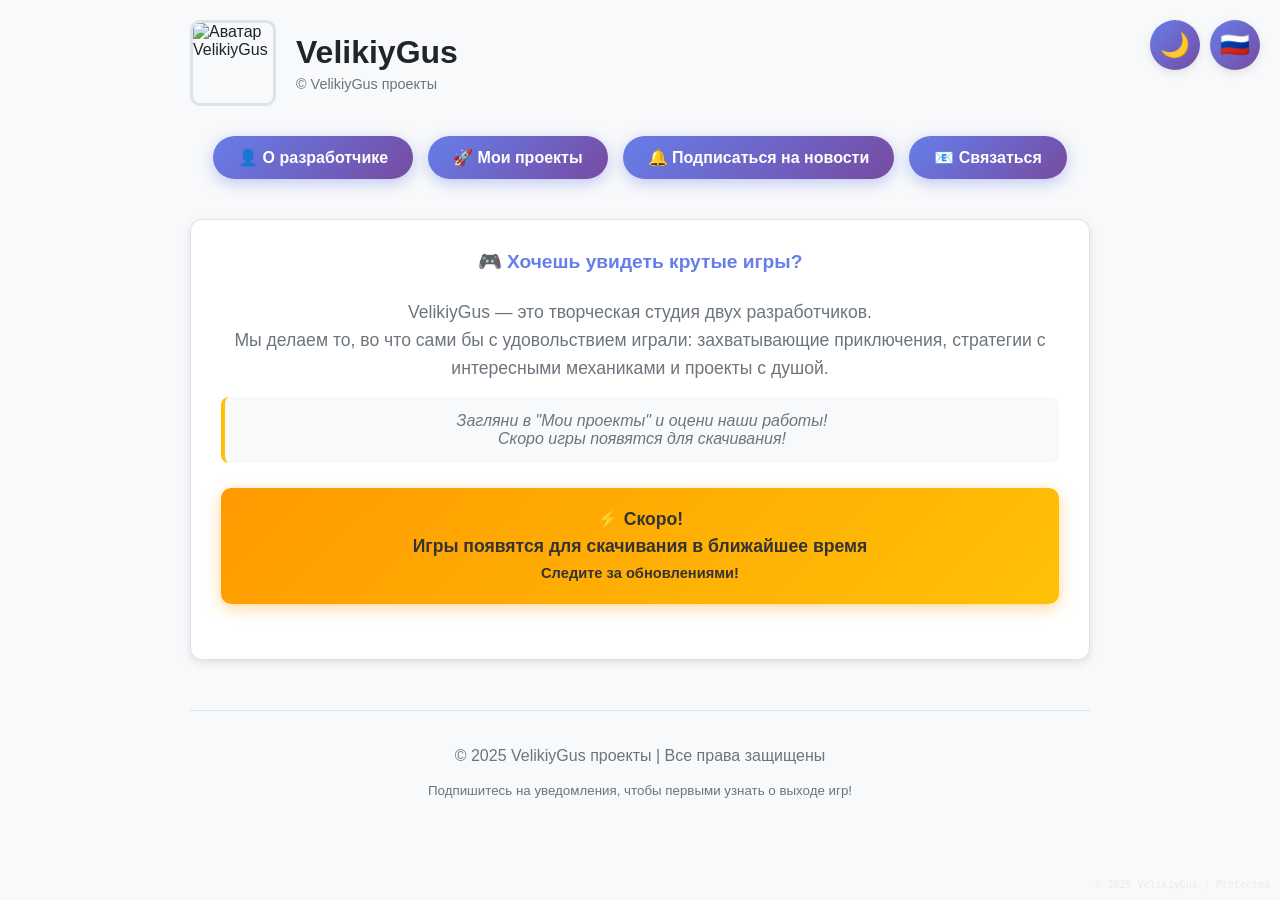
==== commit 95e4ed71: "Update index.html" ====
--- a/index.html
+++ b/index.html
@@ -63,8 +63,6 @@
             --protection-text: #333333;
             --copy-btn: #17a2b8;
             --copy-btn-hover: #138496;
-            --music-color: #ff6b6b;
-            --music-gradient: linear-gradient(135deg, #ff6b6b 0%, #ff8e53 100%);
         }
 
         [data-theme="dark"] {
@@ -102,8 +100,6 @@
             --protection-text: #ffffff;
             --copy-btn: #17a2b8;
             --copy-btn-hover: #138496;
-            --music-color: #ff6b6b;
-            --music-gradient: linear-gradient(135deg, #ff6b6b 0%, #ff8e53 100%);
         }
 
         /* ===== ОСНОВНЫЕ СТИЛИ ===== */
@@ -278,32 +274,6 @@
         .nav-button:active {
             transform: translateY(1px);
         }
-
-        /* ===== НАВИГАЦИЯ: СТИЛЬ ДЛЯ МУЗЫКАЛЬНОЙ ССЫЛКИ ===== */
-        .music-nav-button {
-            background: var(--music-gradient);
-            color: white;
-            border: none;
-            padding: 12px 25px;
-            border-radius: 25px;
-            font-size: 16px;
-            font-weight: bold;
-            cursor: pointer;
-            transition: all 0.3s ease;
-            box-shadow: 0 4px 15px rgba(255, 107, 107, 0.4);
-            text-decoration: none;
-            display: inline-block;
-            text-align: center;
-        }
-        
-        .music-nav-button:hover {
-            transform: translateY(-3px);
-            box-shadow: 0 6px 20px rgba(255, 107, 107, 0.6);
-        }
-        
-        .music-nav-button:active {
-            transform: translateY(1px);
-        }
         
         /* ===== КАРТОЧКИ ИГР ===== */
         .game-list {
@@ -895,10 +865,6 @@
             animation: gentlePulse 2s infinite ease-in-out;
         }
         
-        .music-nav-button {
-            animation: gentlePulse 2s infinite ease-in-out;
-        }
-        
         * {
             transition: background-color 0.3s ease, color 0.3s ease, border-color 0.3s ease;
         }
@@ -926,8 +892,7 @@
                 align-items: center;
             }
             
-            .nav-button,
-            .music-nav-button {
+            .nav-button {
                 width: 100%;
                 max-width: 300px;
             }
@@ -1013,32 +978,278 @@
             <button id="projects-btn" class="nav-button">🚀 Мои проекты</button>
             <button id="notifications-btn" class="nav-button">🔔 Подписаться на новости</button>
             <button id="contact-btn" class="nav-button">📧 Связаться</button>
-            
-            <!-- ССЫЛКА НА МУЗЫКАЛЬНЫЙ САЙТ -->
-            <a href="https://skarbovoleg.github.io/DZ/" target="_blank" class="music-nav-button">
-                🎵 Музыкальный сайт
-            </a>
         </div>
     </nav>
     
-    <!-- ОСТАЛЬНОЙ КОД ОСТАЁТСЯ БЕЗ ИЗМЕНЕНИЙ -->
-    <!-- ... остальной код остается таким же как у вас ... -->
+    <section class="content">
+        <!-- ОПИСАНИЕ САЙТА -->
+        <div class="site-description">
+            <div id="intro-text" class="intro">🎮 Хочешь увидеть крутые игры?</div>
+            
+            <p id="description-text">
+                VelikiyGus — это творческая студия двух разработчиков.<br>
+                Мы делаем то, во что сами бы с удовольствием играли: 
+                захватывающие приключения, стратегии с интересными механиками 
+                и проекты с душой.
+            </p>
+            
+            <div id="social-text" class="social-mention">
+                Загляни в "Мои проекты" и оцени наши работы!<br>
+                Скоро игры появятся для скачивания!
+            </div>
+            
+            <div id="download-notice-text" class="download-notice">
+                ⚡ <strong>Скоро!</strong><br>
+                Игры появятся для скачивания в ближайшее время<br>
+                <small>Следите за обновлениями!</small>
+            </div>
+        </div>
+        
+        <!-- СЕКЦИЯ "О РАЗРАБОТЧИКЕ" -->
+        <div id="about-section" class="about-section">
+            <h2 id="about-title" class="about-title">👨‍💻 О разработчике</h2>
+            
+            <div class="highlight">
+                <strong>VelikiyGus</strong> - разработчик игр и веб-приложений. 
+                <span id="about-description">Создаю увлекательные игры и интересные проекты.</span>
+            </div>
+            
+            <div class="about-grid">
+                <div class="about-item">
+                    <h3>🎮 <span id="specialization-title">Специализация</span></h3>
+                    <p id="specialization-text">Разработка 2D игр, веб-приложений и игровых механик.</p>
+                </div>
+                
+                <div class="about-item">
+                    <h3>🎯 <span id="goals-title">Цели</span></h3>
+                    <p id="goals-text">Создавать качественные игры, которые будут нравиться игрокам.</p>
+                </div>
+                
+                <div class="about-item">
+                    <h3>📍 <span id="platforms-title">Платформы</span></h3>
+                    <p id="platforms-text">Windows, Web, Roblox, Мобильные устройства</p>
+                </div>
+                
+                <div class="about-item">
+                    <h3>📧 <span id="contacts-title">Контакты</span></h3>
+                    <p id="contacts-text">Напишите мне на почту или подпишитесь на новости</p>
+                </div>
+            </div>
+            
+            <h3 id="skills-title" style="color: var(--text-primary);">🛠️ Технические навыки:</h3>
+            <div class="skills-list">
+                <span class="skill">HTML5/CSS3</span>
+                <span class="skill">JavaScript</span>
+                <span class="skill">Python</span>
+                <span class="skill" id="game-dev-skill">Game Development</span>
+                <span class="skill" id="2d-graphics-skill">2D Графика</span>
+                <span class="skill">Git & GitHub</span>
+                <span class="skill">Roblox Studio</span>
+                <span class="skill" id="web-dev-skill">Web Development</span>
+                <span class="skill">Защита контента</span>
+            </div>
+        </div>
+        
+        <!-- СПИСОК ИГР -->
+        <div id="game-list" class="game-list">
+            <!-- ИГРА 1 -->
+            <div class="game-card">
+                <img src="https://images.unsplash.com/photo-1542751371-adc38448a05e?w=400&h=180&fit=crop" 
+                     alt="Гражданская война в России 2D">
+                <h2>⚔️ <span id="game1-title">Гражданская война в России 2D</span></h2>
+                <div class="game-status status-in-progress" id="game1-status">В разработке</div>
+                <p id="game1-description">Историческая игра о Гражданской войне в России, выбирай класс и сражайся с противниками на большой карте!</p>
+                <p><strong id="game1-features-title">Особенности:</strong> <span id="game1-features">Выбор класса, большая карта, PvP сражения</span></p>
+                
+                <button class="download-btn">
+                    ⏳ <span id="game1-button">Скоро будет доступно</span>
+                </button>
+                <button id="notify-game1" style="
+                    background: var(--accent-color);
+                    color: white;
+                    border: none;
+                    padding: 8px 15px;
+                    border-radius: 20px;
+                    font-size: 12px;
+                    cursor: pointer;
+                    margin-top: 10px;
+                    width: 100%;
+                ">
+                    🔔 Уведомить о выходе
+                </button>
+            </div>
+            
+            <!-- ИГРА 2 -->
+            <div class="game-card">
+                <img src="https://images.unsplash.com/photo-1511512578047-dfb367046420?w=400&h=180&fit=crop" 
+                     alt="Спаси Алису">
+                <h2>👧 <span id="game2-title">Спаси Алису</span></h2>
+                <div class="game-status status-in-progress" id="game2-status">В разработке</div>
+                <p id="game2-description">Захватывающая приключенческая игра-платформер. Помогите герою спасти Алису от злодеев, пройдя через опасные уровни, головоломки и боссов.</p>
+                <p><strong id="game2-features-title">Особенности:</strong> <span id="game2-features">Платформер, головоломки, боссы, сбор предметов</span></p>
+                
+                <button class="download-btn">
+                    ⏳ <span id="game2-button">Скоро будет доступно</span>
+                </button>
+                <button id="notify-game2" style="
+                    background: var(--accent-color);
+                    color: white;
+                    border: none;
+                    padding: 8px 15px;
+                    border-radius: 20px;
+                    font-size: 12px;
+                    cursor: pointer;
+                    margin-top: 10px;
+                    width: 100%;
+                ">
+                    🔔 Уведомить о выходе
+                </button>
+            </div>
+            
+            <!-- ИГРА 3 -->
+            <div class="game-card">
+                <img src="https://images.unsplash.com/photo-1550745165-9bc0b252726f?w=400&h=180&fit=crop" 
+                     alt="Новая игра">
+                <h2>🎮 <span id="game3-title">Секретный проект</span></h2>
+                <div class="game-status status-in-progress" id="game3-status">В разработке</div>
+                <p id="game3-description">Новый увлекательный проект в разработке. Скоро будет больше информации!</p>
+                <p><strong id="game3-features-title">Особенности:</strong> <span id="game3-features">Секретно, инновации, экшен</span></p>
+                
+                <button class="download-btn">
+                    🔒 <span id="game3-button">Скоро будет доступно</span>
+                </button>
+                <button id="notify-game3" style="
+                    background: var(--accent-color);
+                    color: white;
+                    border: none;
+                    padding: 8px 15px;
+                    border-radius: 20px;
+                    font-size: 12px;
+                    cursor: pointer;
+                    margin-top: 10px;
+                    width: 100%;
+                ">
+                    🔔 Уведомить о выходе
+                </button>
+            </div>
+        </div>
+        
+        <!-- СЕКЦИЯ ПОДПИСКИ НА УВЕДОМЛЕНИЯ -->
+        <div id="notification-section" class="notification-section">
+            <h2 id="notification-title" class="notification-title">🔔 Подписаться на уведомления</h2>
+            
+            <div class="form-notice">
+                <p><strong>Что вы получите, подписавшись:</strong></p>
+                <ul>
+                    <li>Уведомление о выходе новых игр</li>
+                    <li>Анонсы обновлений и доработок</li>
+                    <li>Эксклюзивные новости от разработчика</li>
+                    <li>Специальные предложения для подписчиков</li>
+                </ul>
+            </div>
+            
+            <div id="notification-message" class="form-message"></div>
+            
+            <form id="notification-form" class="notification-form" action="https://formspree.io/f/mqavwwbz" method="POST">
+                <div class="form-group">
+                    <label for="notification-email" id="email-label">📧 Ваш email:</label>
+                    <input type="email" id="notification-email" name="email" class="form-control" 
+                           placeholder="ваш-email@example.com" required>
+                </div>
+                
+                <div class="form-group">
+                    <label for="notification-name" id="name-label">👤 Ваше имя (необязательно):</label>
+                    <input type="text" id="notification-name" name="name" class="form-control" 
+                           placeholder="Как к вам обращаться?">
+                </div>
+                
+                <div class="form-group">
+                    <label id="games-label">🎮 На какие игры хотите получать уведомления?</label>
+                    <div class="checkbox-group">
+                        <input type="checkbox" id="game-civil-war" name="games" value="civil-war" checked>
+                        <label for="game-civil-war" id="game1-checkbox-label">Гражданская война в России 2D</label>
+                    </div>
+                    <div class="checkbox-group">
+                        <input type="checkbox" id="game-save-alice" name="games" value="save-alice" checked>
+                        <label for="game-save-alice" id="game2-checkbox-label">Спаси Алису</label>
+                    </div>
+                    <div class="checkbox-group">
+                        <input type="checkbox" id="game-secret-project" name="games" value="secret-project" checked>
+                        <label for="game-secret-project" id="game3-checkbox-label">Секретный проект</label>
+                    </div>
+                    <div class="checkbox-group">
+                        <input type="checkbox" id="game-all-future" name="games" value="all-future">
+                        <label for="game-all-future" id="all-games-checkbox-label">Все будущие игры</label>
+                    </div>
+                </div>
+                
+                <input type="hidden" name="_subject" value="Новая подписка с сайта VelikiyGus">
+                <input type="hidden" name="_replyto" id="reply-email">
+                <input type="hidden" name="_language" value="ru">
+                
+                <div class="checkbox-group">
+                    <input type="checkbox" id="privacy-policy" name="privacy" required>
+                    <label for="privacy-policy" id="privacy-label">✅ Я согласен с политикой конфиденциальности и даю согласие на обработку персональных данных</label>
+                </div>
+                
+                <button type="submit" class="submit-btn" id="subscribe-button">
+                    📨 Подписаться на уведомления
+                </button>
+            </form>
+            
+            <div class="subscription-list">
+                <h4 id="subscribers-title">📊 Статистика подписчиков:</h4>
+                <ul>
+                    <li><span id="subscribers-count">0</span> <span id="subscribers-text">человек уже подписались</span></li>
+                    <li id="subscribers-info1">Первыми узнают о выходе игр</li>
+                    <li id="subscribers-info2">Получают уведомления за 1 день до релиза</li>
+                </ul>
+            </div>
+        </div>
+        
+        <!-- СЕКЦИЯ КОНТАКТНОЙ ФОРМЫ С ПОЧТОЙ -->
+        <div id="contact-section" class="contact-section">
+            <h2 id="contact-title" class="contact-title">📧 Моя почта</h2>
+            
+            <div class="highlight">
+                <p><strong>Есть вопросы или предложения?</strong><br>
+                Напишите мне на почту!</p>
+            </div>
+            
+            <!-- ОТОБРАЖЕНИЕ ПОЧТЫ С КОПИРОВАНИЕМ -->
+            <div class="email-display">
+                <div id="email-address" class="email-address" onclick="copyEmail()">
+                    velikiygusofficial@gmail.com
+                </div>
+                
+                <button id="copy-email-btn" class="copy-button" onclick="copyEmail()">
+                    📋 Скопировать почту
+                </button>
+            </div>
+            
+            <div class="email-alternative">
+                <h3>📋 Как связаться:</h3>
+                <ul>
+                    <li>Нажмите на почту выше или кнопку "Скопировать"</li>
+                    <li>Откройте вашу почтовую программу (Gmail, Outlook, Яндекс.Почта и др.)</li>
+                    <li>Вставьте почту в поле "Кому"</li>
+                    <li>Напишите ваше сообщение и отправьте</li>
+                </ul>
+            </div>
+            
+            <div class="response-time">
+                <p id="response-time-text">⚠️ Обычно отвечаю в течение 1-2 рабочих дней</p>
+                <p><small id="response-note">Если письмо не дошло, попробуйте подписаться на уведомления через соответствующую форму</small></p>
+            </div>
+        </div>
+    </section>
+    
+    <footer>
+        <p>© 2025 VelikiyGus проекты | <span id="rights-text">Все права защищены</span></p>
+        <p><small id="footer-note">Подпишитесь на уведомления, чтобы первыми узнать о выходе игр!</small></p>
+    </footer>
     
     <script>
-        // ДОБАВЛЕНО В ЛОКАЛИЗАЦИЮ
-        // В классе Localization в объекте translations добавьте:
-        
-        // В translations.ru добавьте:
-        // musicButton: '🎵 Музыкальный сайт'
-        
-        // В translations.en добавьте:
-        // musicButton: '🎵 Music Website'
-        
-        // Также добавьте обновление текста кнопки в методе updateAllTexts():
-        // if (document.querySelector('.music-nav-button')) {
-        //     document.querySelector('.music-nav-button').textContent = lang.musicButton;
-        // }
-        
         // ===== ГЛОБАЛЬНЫЕ ПЕРЕМЕННЫЕ =====
         let aboutVisible = false;
         let projectsVisible = false;
@@ -1120,7 +1331,6 @@
                         notificationsButtonHide: '🔔 Скрыть форму подписки',
                         contactButton: '📧 Связаться',
                         contactButtonHide: '📧 Скрыть форму',
-                        musicButton: '🎵 Музыкальный сайт', // ДОБАВЛЕНО
                         
                         intro: '🎮 Хочешь увидеть крутые игры?',
                         description: 'VelikiyGus — это творческая студия двух разработчиков.<br>Мы делаем то, во что сами бы с удовольствием играли: захватывающие приключения, стратегии с интересными механиками и проекты с душой.',
@@ -1213,7 +1423,6 @@
                         notificationsButtonHide: '🔔 Hide Subscription Form',
                         contactButton: '📧 Contact',
                         contactButtonHide: '📧 Hide Form',
-                        musicButton: '🎵 Music Website', // ДОБАВЛЕНО
                         
                         intro: '🎮 Want to see cool games?',
                         description: 'VelikiyGus is a creative studio of two developers.<br>We create what we would love to play ourselves: exciting adventures, strategies with interesting mechanics, and soulful projects.',
@@ -1483,12 +1692,6 @@
                     document.getElementById('copy-email-btn').innerHTML = lang.copyButtonText;
                 }
                 
-                // Музыкальная кнопка
-                const musicButton = document.querySelector('.music-nav-button');
-                if (musicButton) {
-                    musicButton.textContent = lang.musicButton;
-                }
-                
                 // Ответное время
                 if (document.getElementById('response-time-text')) {
                     document.getElementById('response-time-text').textContent = lang.responseTimeText;
@@ -1601,9 +1804,504 @@
             }
         }
 
-        // Остальной JavaScript код остается таким же
-        // ... (остальной JavaScript код без изменений) ...
-        
+        // ===== EMAIL УВЕДОМЛЕНИЯ =====
+        class EmailNotifications {
+            constructor() {
+                this.subscribers = [];
+                this.totalSubscribers = 0;
+                this.init();
+            }
+            
+            init() {
+                this.loadSubscribers();
+                this.setupForms();
+                this.updateSubscriberCount();
+                this.bindGameButtons();
+            }
+            
+            loadSubscribers() {
+                const saved = localStorage.getItem('velikiygus_subscribers');
+                if (saved) {
+                    this.subscribers = JSON.parse(saved);
+                    this.totalSubscribers = this.subscribers.length;
+                }
+            }
+            
+            saveSubscribers() {
+                localStorage.setItem('velikiygus_subscribers', JSON.stringify(this.subscribers));
+                localStorage.setItem('velikiygus_subscribers_count', this.totalSubscribers.toString());
+            }
+            
+            setupForms() {
+                const notificationForm = document.getElementById('notification-form');
+                if (notificationForm) {
+                    notificationForm.addEventListener('submit', (e) => {
+                        e.preventDefault();
+                        this.handleNotificationSubmit(e.target);
+                    });
+                }
+            }
+            
+            bindGameButtons() {
+                const notifyGame1 = document.getElementById('notify-game1');
+                const notifyGame2 = document.getElementById('notify-game2');
+                const notifyGame3 = document.getElementById('notify-game3');
+                
+                if (notifyGame1) {
+                    notifyGame1.addEventListener('click', () => {
+                        this.subscribeToGame('civil-war');
+                    });
+                }
+                if (notifyGame2) {
+                    notifyGame2.addEventListener('click', () => {
+                        this.subscribeToGame('save-alice');
+                    });
+                }
+                if (notifyGame3) {
+                    notifyGame3.addEventListener('click', () => {
+                        this.subscribeToGame('secret-project');
+                    });
+                }
+            }
+            
+            handleNotificationSubmit(form) {
+                const email = form.querySelector('#notification-email').value;
+                const name = form.querySelector('#notification-name').value || 
+                    (currentLanguage === 'ru' ? 'Подписчик' : 'Subscriber');
+                
+                if (!this.validateEmail(email)) {
+                    this.showMessage('notification-message', 'error', 
+                        currentLanguage === 'ru' ? 'Пожалуйста, введите корректный email адрес' : 'Please enter a valid email address');
+                    return;
+                }
+                
+                const existingSubscriber = this.subscribers.find(sub => sub.email === email);
+                
+                if (existingSubscriber) {
+                    this.showMessage('notification-message', 'warning', 
+                        currentLanguage === 'ru' ? 'Вы уже подписаны на уведомления!' : 'You are already subscribed!');
+                    return;
+                }
+                
+                const subscriber = {
+                    email,
+                    name,
+                    date: new Date().toISOString(),
+                    language: currentLanguage
+                };
+                
+                this.subscribers.push(subscriber);
+                this.totalSubscribers++;
+                this.saveSubscribers();
+                this.updateSubscriberCount();
+                
+                const formData = new FormData(form);
+                
+                fetch(form.action, {
+                    method: 'POST',
+                    body: formData,
+                    headers: {
+                        'Accept': 'application/json'
+                    }
+                })
+                .then(response => {
+                    if (response.ok) {
+                        this.showMessage('notification-message', 'success', 
+                            currentLanguage === 'ru' ? '🎉 Вы успешно подписались! Проверьте вашу почту для подтверждения.' : 
+                            '🎉 Successfully subscribed! Check your email for confirmation.');
+                        form.reset();
+                    } else {
+                        throw new Error('Ошибка отправки');
+                    }
+                })
+                .catch(error => {
+                    this.showMessage('notification-message', 'error', 
+                        currentLanguage === 'ru' ? 'Произошла ошибка. Пожалуйста, попробуйте еще раз или напишите на почту напрямую.' :
+                        'An error occurred. Please try again or email directly.');
+                });
+            }
+            
+            showMessage(elementId, type, text) {
+                const messageEl = document.getElementById(elementId);
+                if (messageEl) {
+                    messageEl.className = `form-message ${type}`;
+                    messageEl.textContent = text;
+                    messageEl.style.display = 'block';
+                    
+                    setTimeout(() => {
+                        messageEl.style.display = 'none';
+                    }, 5000);
+                }
+            }
+            
+            updateSubscriberCount() {
+                const countEl = document.getElementById('subscribers-count');
+                if (countEl) {
+                    countEl.textContent = this.totalSubscribers;
+                }
+            }
+            
+            subscribeToGame(gameId) {
+                const gameNames = {
+                    'civil-war': currentLanguage === 'ru' ? 'Гражданская война в России 2D' : 'Civil War in Russia 2D',
+                    'save-alice': currentLanguage === 'ru' ? 'Спаси Алису' : 'Save Alice',
+                    'secret-project': currentLanguage === 'ru' ? 'Секретный проект' : 'Secret Project'
+                };
+                
+                const gameName = gameNames[gameId];
+                const email = prompt((currentLanguage === 'ru' ? 
+                    `Введите ваш email, чтобы получить уведомление о выходе игры "${gameName}":` :
+                    `Enter your email to get notified about "${gameName}" release:`));
+                
+                if (email && this.validateEmail(email)) {
+                    showNotifications();
+                    const emailInput = document.getElementById('notification-email');
+                    if (emailInput) {
+                        emailInput.value = email;
+                    }
+                    
+                    this.showMessage('notification-message', 'success', 
+                        currentLanguage === 'ru' ? 
+                        `✅ Спасибо! Теперь заполните форму подписки для игры "${gameName}".` :
+                        `✅ Thank you! Now fill out the subscription form for "${gameName}".`);
+                } else if (email) {
+                    alert(currentLanguage === 'ru' ? 
+                        '❌ Пожалуйста, введите корректный email адрес.' :
+                        '❌ Please enter a valid email address.');
+                }
+            }
+            
+            validateEmail(email) {
+                const re = /^[^\s@]+@[^\s@]+\.[^\s@]+$/;
+                return re.test(email);
+            }
+        }
+
+        // ===== КОПИРОВАНИЕ ПОЧТЫ =====
+        function copyEmail() {
+            const email = 'velikiygusofficial@gmail.com';
+            const emailElement = document.getElementById('email-address');
+            const copyButton = document.getElementById('copy-email-btn');
+            
+            if (!emailElement || !copyButton || !localization) return;
+            
+            // Пробуем использовать современный API
+            if (navigator.clipboard && navigator.clipboard.writeText) {
+                navigator.clipboard.writeText(email).then(() => {
+                    showCopySuccess(emailElement, copyButton);
+                }).catch(() => {
+                    fallbackCopy(email, emailElement, copyButton);
+                });
+            } else {
+                fallbackCopy(email, emailElement, copyButton);
+            }
+        }
+        
+        function showCopySuccess(emailElement, copyButton) {
+            // Сохраняем оригинальный текст кнопки
+            const originalButtonText = copyButton.innerHTML;
+            const originalEmailClass = emailElement.className;
+            
+            // Меняем стиль почты и кнопки
+            emailElement.classList.add('copied');
+            copyButton.innerHTML = '✅ ' + (currentLanguage === 'ru' ? 'Скопировано!' : 'Copied!');
+            copyButton.style.backgroundColor = 'var(--success-color)';
+            
+            // Показываем уведомление
+            alert(localization.getText('copySuccessMessage'));
+            
+            // Возвращаем оригинальный вид через 2 секунды
+            setTimeout(() => {
+                emailElement.className = originalEmailClass;
+                copyButton.innerHTML = originalButtonText;
+                copyButton.style.backgroundColor = '';
+            }, 2000);
+        }
+        
+        function fallbackCopy(email, emailElement, copyButton) {
+            // Старый способ через textarea
+            const textArea = document.createElement('textarea');
+            textArea.value = email;
+            textArea.style.position = 'fixed';
+            textArea.style.opacity = '0';
+            document.body.appendChild(textArea);
+            textArea.focus();
+            textArea.select();
+            
+            try {
+                const successful = document.execCommand('copy');
+                if (successful) {
+                    showCopySuccess(emailElement, copyButton);
+                } else {
+                    alert(localization.getText('copyErrorMessage') + email);
+                }
+            } catch (err) {
+                alert(localization.getText('copyErrorMessage') + email);
+            }
+            
+            document.body.removeChild(textArea);
+        }
+
+        // ===== ОСНОВНЫЕ ФУНКЦИИ =====
+        function showAbout() {
+            const aboutSection = document.getElementById('about-section');
+            
+            if (!aboutVisible) {
+                if (aboutSection) {
+                    aboutSection.classList.add('show');
+                }
+                aboutVisible = true;
+                
+                hideOtherSections('about');
+                if (aboutSection) {
+                    aboutSection.scrollIntoView({ behavior: 'smooth', block: 'start' });
+                }
+                
+                updateButtonText('about-btn', aboutVisible);
+            } else {
+                if (aboutSection) {
+                    aboutSection.classList.remove('show');
+                }
+                aboutVisible = false;
+                updateButtonText('about-btn', aboutVisible);
+            }
+        }
+        
+        function showProjects() {
+            const gameList = document.getElementById('game-list');
+            
+            if (!projectsVisible) {
+                if (gameList) {
+                    gameList.classList.add('show');
+                }
+                projectsVisible = true;
+                
+                hideOtherSections('projects');
+                if (gameList) {
+                    gameList.scrollIntoView({ behavior: 'smooth', block: 'start' });
+                }
+                
+                updateButtonText('projects-btn', projectsVisible);
+                
+                setTimeout(() => {
+                    const cards = document.querySelectorAll('.game-card');
+                    cards.forEach((card, index) => {
+                        card.style.opacity = '0';
+                        card.style.transform = 'translateY(20px)';
+                        
+                        setTimeout(() => {
+                            card.style.transition = 'all 0.5s ease';
+                            card.style.opacity = '1';
+                            card.style.transform = 'translateY(0)';
+                        }, index * 200);
+                    });
+                }, 300);
+            } else {
+                if (gameList) {
+                    gameList.classList.remove('show');
+                }
+                projectsVisible = false;
+                updateButtonText('projects-btn', projectsVisible);
+            }
+        }
+        
+        function showNotifications() {
+            const notificationSection = document.getElementById('notification-section');
+            
+            if (!notificationsVisible) {
+                if (notificationSection) {
+                    notificationSection.classList.add('show');
+                }
+                notificationsVisible = true;
+                
+                hideOtherSections('notifications');
+                if (notificationSection) {
+                    notificationSection.scrollIntoView({ behavior: 'smooth', block: 'start' });
+                }
+                
+                updateButtonText('notifications-btn', notificationsVisible);
+            } else {
+                if (notificationSection) {
+                    notificationSection.classList.remove('show');
+                }
+                notificationsVisible = false;
+                updateButtonText('notifications-btn', notificationsVisible);
+            }
+        }
+        
+        function showContact() {
+            const contactSection = document.getElementById('contact-section');
+            
+            if (!contactVisible) {
+                if (contactSection) {
+                    contactSection.classList.add('show');
+                }
+                contactVisible = true;
+                
+                hideOtherSections('contact');
+                if (contactSection) {
+                    contactSection.scrollIntoView({ behavior: 'smooth', block: 'start' });
+                }
+                
+                updateButtonText('contact-btn', contactVisible);
+            } else {
+                if (contactSection) {
+                    contactSection.classList.remove('show');
+                }
+                contactVisible = false;
+                updateButtonText('contact-btn', contactVisible);
+            }
+        }
+        
+        function hideOtherSections(currentSection) {
+            const sections = {
+                about: ['projects', 'notifications', 'contact'],
+                projects: ['about', 'notifications', 'contact'],
+                notifications: ['about', 'projects', 'contact'],
+                contact: ['about', 'projects', 'notifications']
+            };
+            
+            sections[currentSection].forEach(section => {
+                if (section === 'about' && aboutVisible) {
+                    const aboutSection = document.getElementById('about-section');
+                    if (aboutSection) {
+                        aboutSection.classList.remove('show');
+                    }
+                    aboutVisible = false;
+                    updateButtonText('about-btn', false);
+                }
+                if (section === 'projects' && projectsVisible) {
+                    const gameList = document.getElementById('game-list');
+                    if (gameList) {
+                        gameList.classList.remove('show');
+                    }
+                    projectsVisible = false;
+                    updateButtonText('projects-btn', false);
+                }
+                if (section === 'notifications' && notificationsVisible) {
+                    const notificationSection = document.getElementById('notification-section');
+                    if (notificationSection) {
+                        notificationSection.classList.remove('show');
+                    }
+                    notificationsVisible = false;
+                    updateButtonText('notifications-btn', false);
+                }
+                if (section === 'contact' && contactVisible) {
+                    const contactSection = document.getElementById('contact-section');
+                    if (contactSection) {
+                        contactSection.classList.remove('show');
+                    }
+                    contactVisible = false;
+                    updateButtonText('contact-btn', false);
+                }
+            });
+        }
+        
+        function updateAllButtonTexts() {
+            updateButtonText('about-btn', aboutVisible);
+            updateButtonText('projects-btn', projectsVisible);
+            updateButtonText('notifications-btn', notificationsVisible);
+            updateButtonText('contact-btn', contactVisible);
+        }
+        
+        function updateButtonText(buttonId, isActive) {
+            const button = document.getElementById(buttonId);
+            
+            if (!button || !localization) return;
+            
+            if (buttonId === 'about-btn') {
+                button.textContent = isActive ? 
+                    localization.getText('aboutButtonHide') : 
+                    localization.getText('aboutButton');
+            }
+            else if (buttonId === 'projects-btn') {
+                button.textContent = isActive ? 
+                    localization.getText('projectsButtonHide') : 
+                    localization.getText('projectsButton');
+            }
+            else if (buttonId === 'notifications-btn') {
+                button.textContent = isActive ? 
+                    localization.getText('notificationsButtonHide') : 
+                    localization.getText('notificationsButton');
+            }
+            else if (buttonId === 'contact-btn') {
+                button.textContent = isActive ? 
+                    localization.getText('contactButtonHide') : 
+                    localization.getText('contactButton');
+            }
+        }
+        
+        function showComingSoon(gameName) {
+            if (!localization) return;
+            alert(localization.getText('comingSoon', { game: gameName }));
+        }
+        
+        function closeProtectionMessage() {
+            const message = document.getElementById('source-protection-message');
+            if (message) {
+                message.style.display = 'none';
+                document.body.style.overflow = '';
+            }
+        }
+        
+        function setLanguage(lang) {
+            if (localization) {
+                localization.setLanguage(lang);
+            }
+        }
+
+        // ===== ИНИЦИАЛИЗАЦИЯ =====
+        document.addEventListener('DOMContentLoaded', function() {
+            // Инициализация систем
+            themeManager = new ThemeManager();
+            localization = new Localization();
+            emailNotifications = new EmailNotifications();
+            
+            // Привязка событий к кнопкам навигации
+            const aboutBtn = document.getElementById('about-btn');
+            const projectsBtn = document.getElementById('projects-btn');
+            const notificationsBtn = document.getElementById('notifications-btn');
+            const contactBtn = document.getElementById('contact-btn');
+            
+            if (aboutBtn) aboutBtn.addEventListener('click', showAbout);
+            if (projectsBtn) projectsBtn.addEventListener('click', showProjects);
+            if (notificationsBtn) notificationsBtn.addEventListener('click', showNotifications);
+            if (contactBtn) contactBtn.addEventListener('click', showContact);
+            
+            // Привязка событий к кнопкам скачивания
+            document.querySelectorAll('.download-btn').forEach(btn => {
+                btn.addEventListener('click', function() {
+                    showComingSoon('Игра');
+                });
+            });
+            
+            // Анимация при загрузке
+            setTimeout(() => {
+                const header = document.querySelector('.header-with-avatar');
+                const description = document.querySelector('.site-description');
+                
+                if (header) {
+                    header.style.opacity = '0';
+                    header.style.transform = 'translateY(-20px)';
+                }
+                if (description) {
+                    description.style.opacity = '0';
+                }
+                
+                setTimeout(() => {
+                    if (header) {
+                        header.style.transition = 'all 0.8s ease';
+                        header.style.opacity = '1';
+                        header.style.transform = 'translateY(0)';
+                    }
+                    
+                    if (description) {
+                        description.style.transition = 'all 0.8s ease 0.3s';
+                        description.style.opacity = '1';
+                    }
+                }, 100);
+            }, 300);
+        });
     </script>
 </body>
 </html>
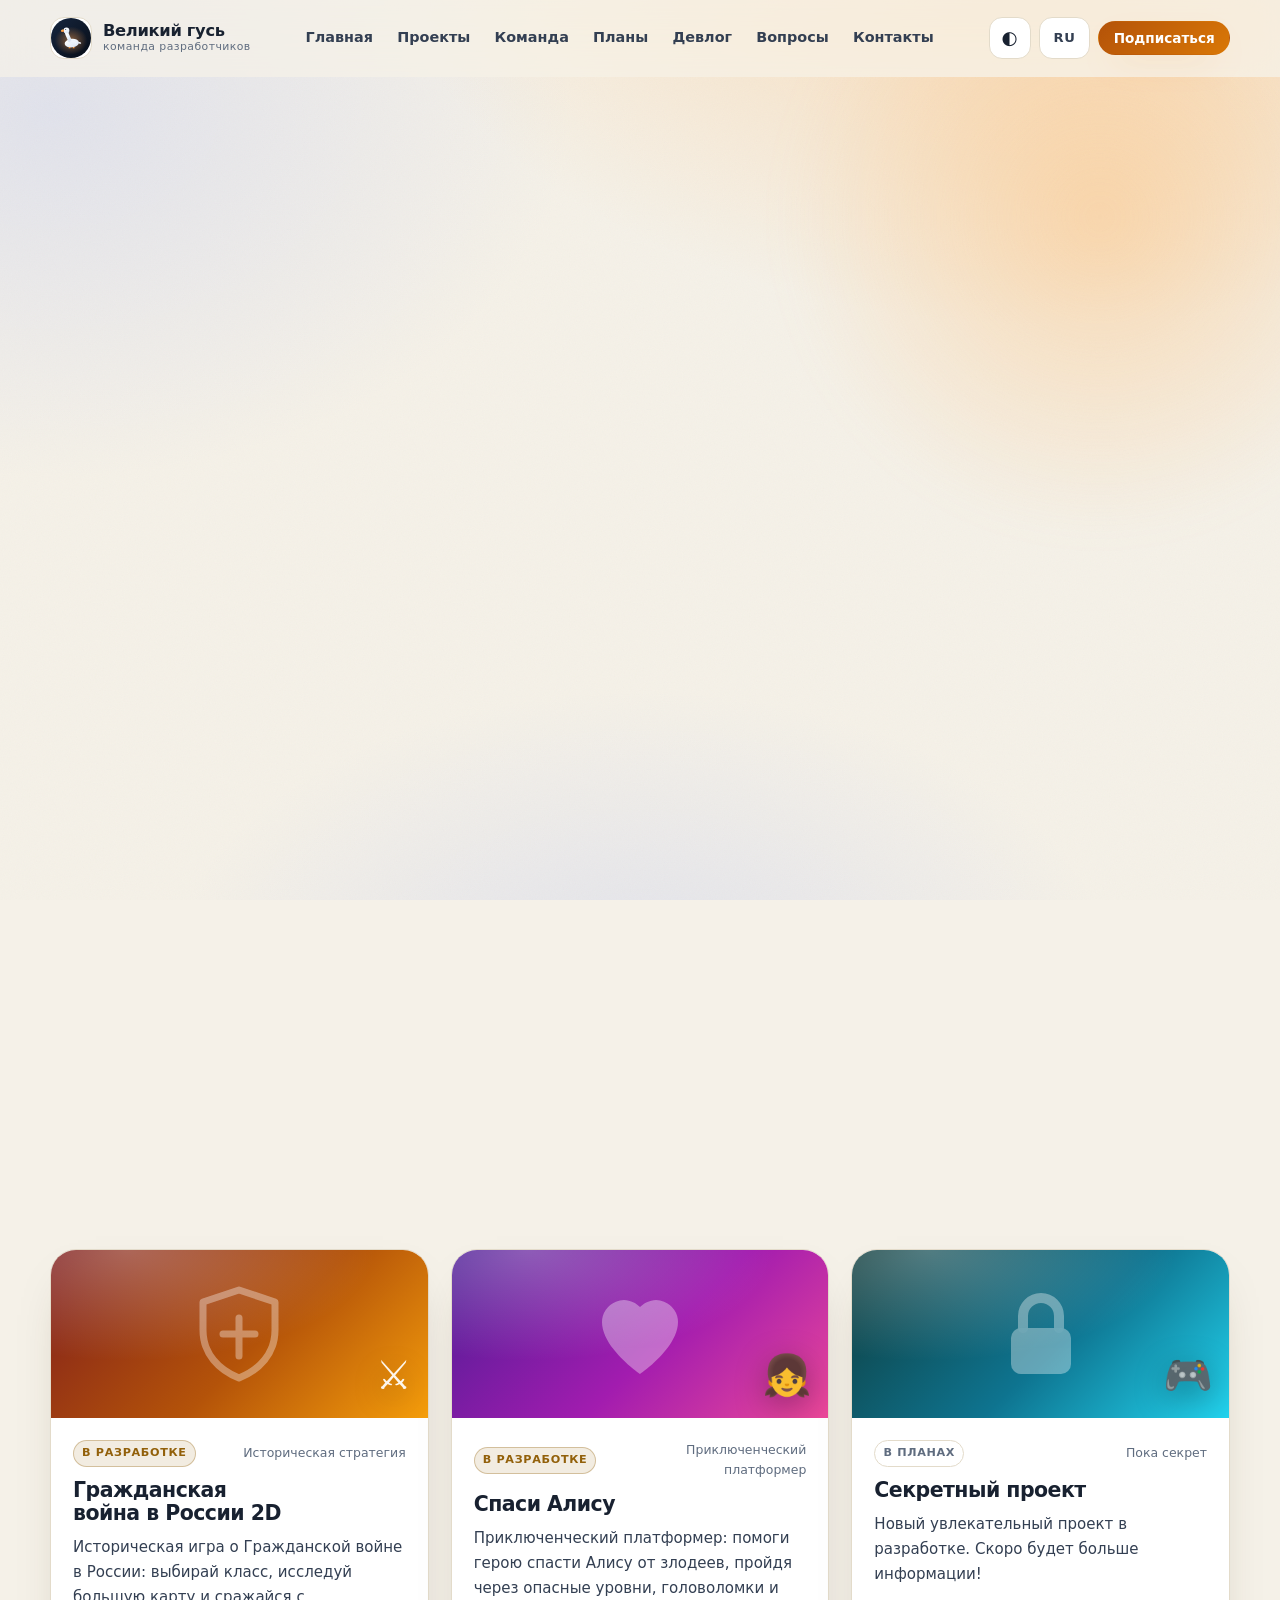
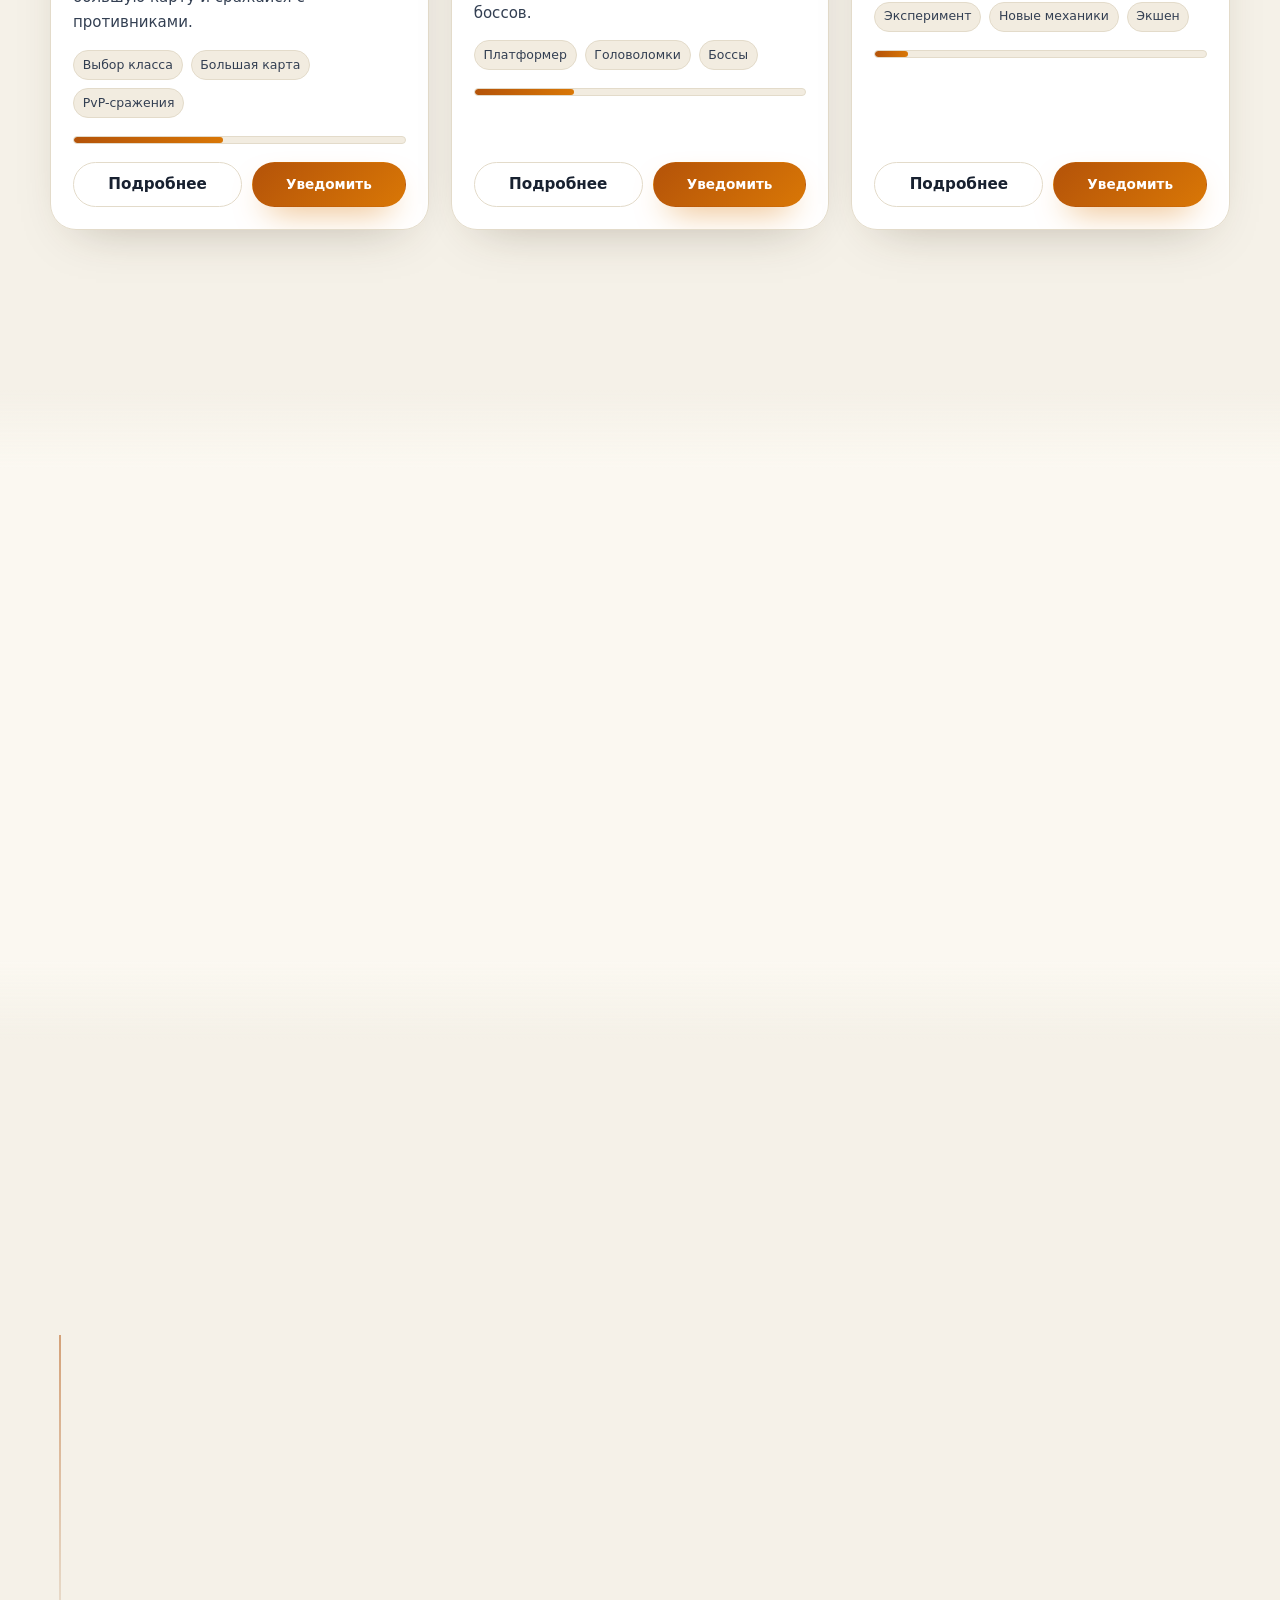
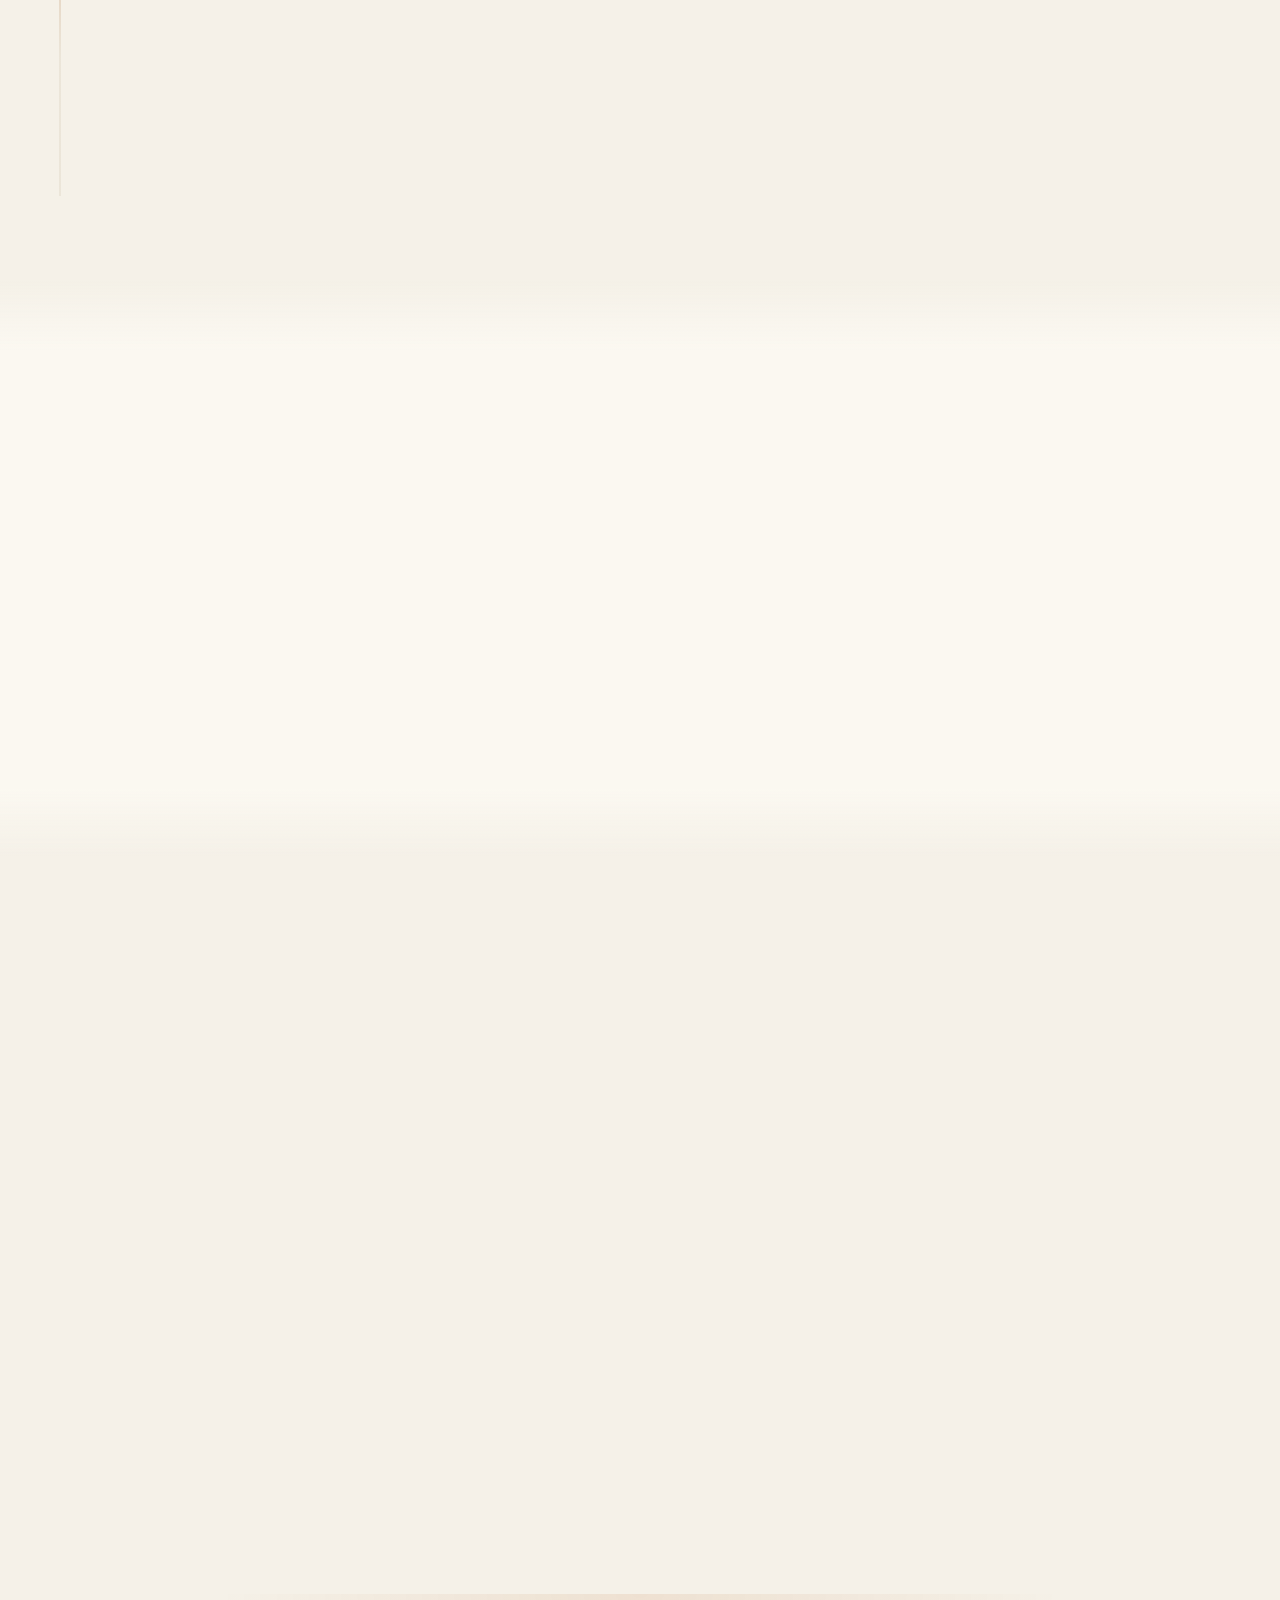
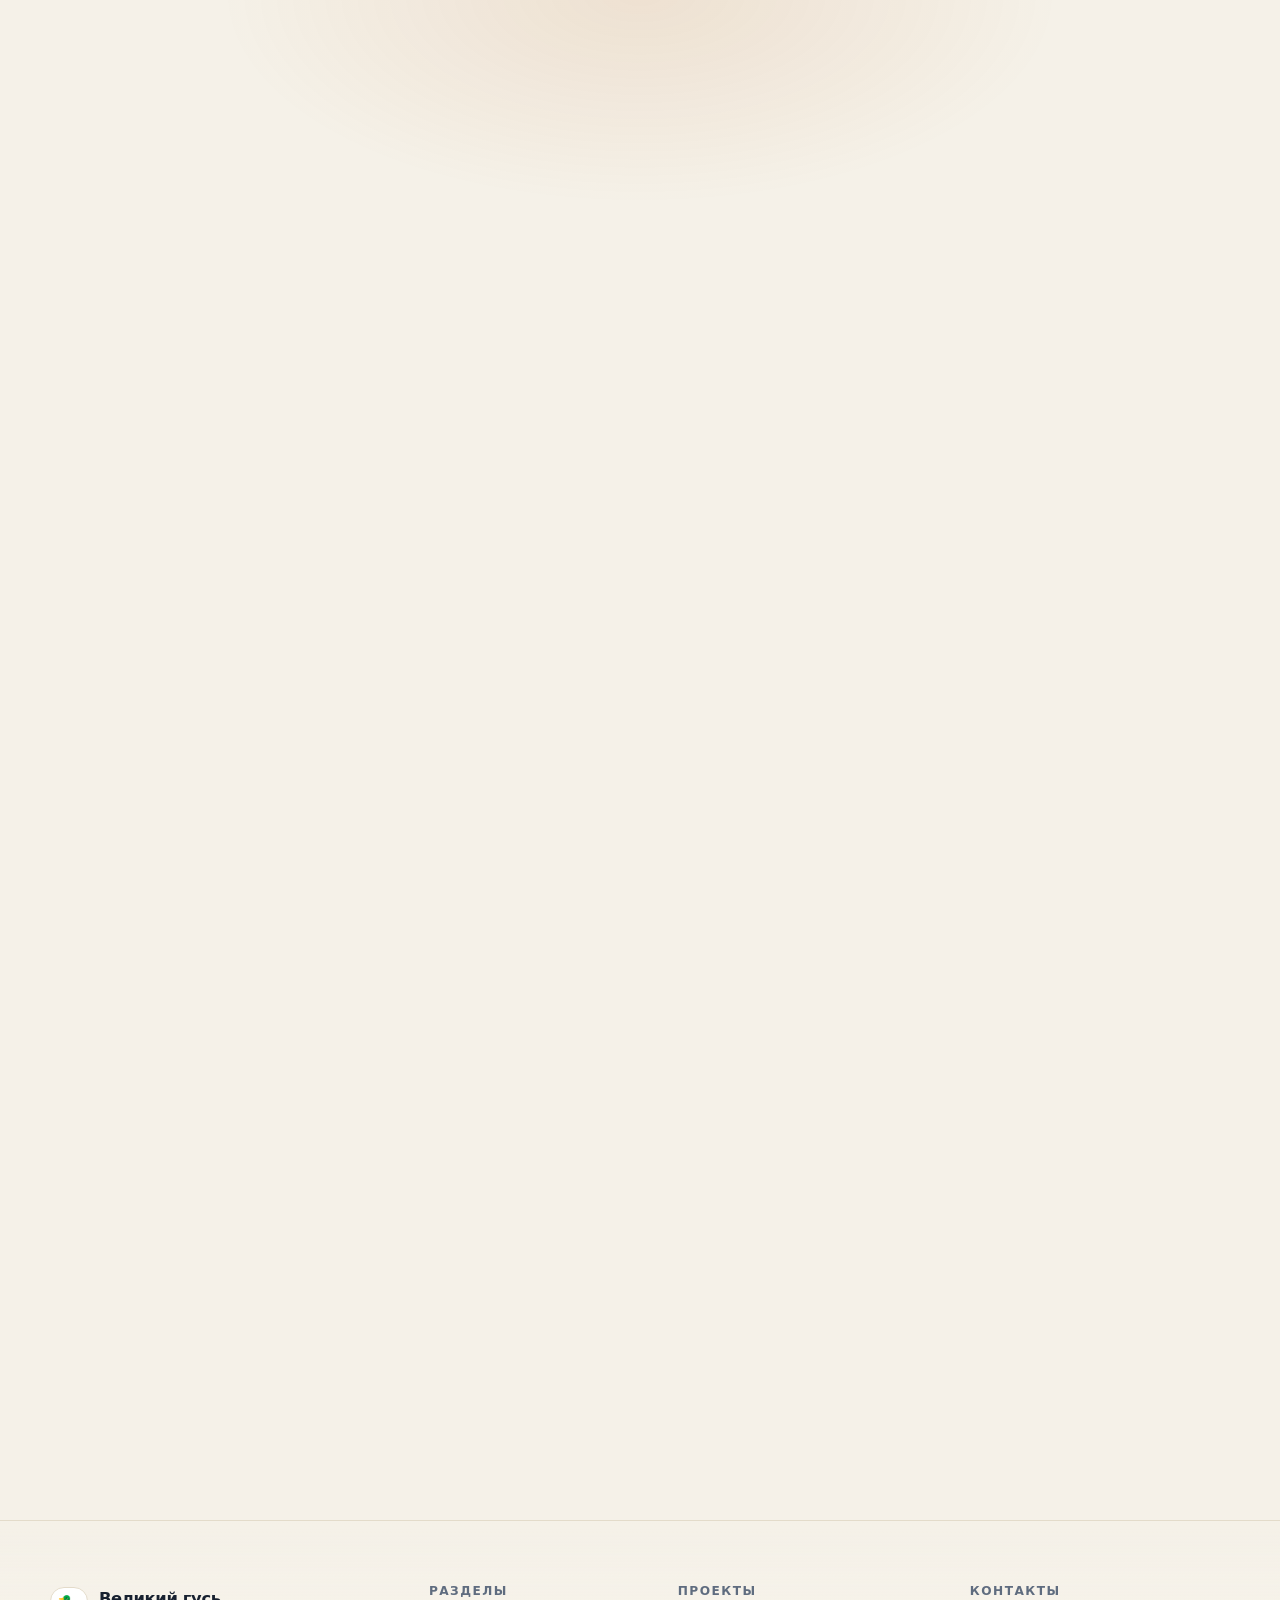
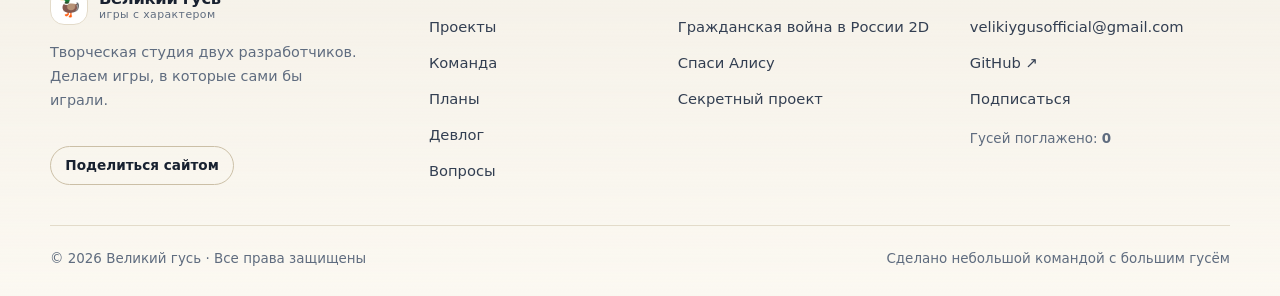
==== commit f4a44f39: "Сайт 2.0: редизайн, новые разделы, PWA и двуязычность - новый дизайн: тёмная/светлая/системная темы," ====
--- a/index.html
+++ b/index.html
@@ -1,2307 +1,715 @@
-<!DOCTYPE html>
-<html lang="ru">
-<head>
-    <meta charset="UTF-8">
-    <meta name="viewport" content="width=device-width, initial-scale=1.0">
-    <title id="page-title">VelikiyGus</title>
-    
-    <!-- Favicon -->
-    <link rel="icon" href="https://img.icons8.com/color/96/000000/duck.png">
-    
-    <!-- Защитные meta-теги -->
-    <meta http-equiv="Content-Security-Policy" 
-          content="default-src 'self';
-                   script-src 'self' 'unsafe-inline' https://formspree.io;
-                   style-src 'self' 'unsafe-inline';
-                   img-src 'self' https: data:;
-                   font-src 'self';
-                   frame-ancestors 'none';
-                   connect-src 'self' https://formspree.io;
-                   base-uri 'self'">
-    
-    <meta http-equiv="X-Frame-Options" content="DENY">
-    <meta http-equiv="X-Content-Type-Options" content="nosniff">
-    <meta http-equiv="Referrer-Policy" content="strict-origin-when-cross-origin">
-    <meta http-equiv="Permissions-Policy" content="geolocation=(), microphone=(), camera=()">
-    <meta name="robots" content="noindex, nofollow, noarchive, nosnippet">
-    <meta name="copyright" content="VelikiyGus © 2025. Все права защищены.">
-    
-    <style>
-        /* ===== CSS ПЕРЕМЕННЫХ ДЛЯ ТЕМ ===== */
-        :root {
-            /* Светлая тема (по умолчанию) */
-            --bg-primary: #f8f9fa;
-            --bg-secondary: #ffffff;
-            --bg-tertiary: #f8f9fa;
-            --text-primary: #212529;
-            --text-secondary: #6c757d;
-            --text-tertiary: #495057;
-            --accent-color: #667eea;
-            --accent-gradient: linear-gradient(135deg, #667eea 0%, #764ba2 100%);
-            --border-color: #dee2e6;
-            --card-shadow: 0 3px 10px rgba(0,0,0,0.1);
-            --card-shadow-hover: 0 5px 15px rgba(0,0,0,0.15);
-            --status-in-progress: #fff3cd;
-            --status-in-progress-text: #856404;
-            --highlight-bg: #fff3cd;
-            --highlight-border: #ffc107;
-            --download-notice-gradient: linear-gradient(135deg, #ff9a00 0%, #ffc107 100%);
-            --social-bg: #f8f9fa;
-            --skill-bg: #e9ecef;
-            --skill-text: #495057;
-            --download-btn: #28a745;
-            --download-btn-hover: #218838;
-            --coming-soon-btn: #6c757d;
-            --contact-form-bg: #ffffff;
-            --contact-form-border: #dee2e6;
-            --submit-btn: #007bff;
-            --submit-btn-hover: #0056b3;
-            --success-color: #28a745;
-            --error-color: #dc3545;
-            --warning-color: #ffc107;
-            --protection-overlay: rgba(255, 255, 255, 0.95);
-            --protection-text: #333333;
-            --copy-btn: #17a2b8;
-            --copy-btn-hover: #138496;
-        }
-
-        [data-theme="dark"] {
-            /* Тёмная тема */
-            --bg-primary: #121212;
-            --bg-secondary: #1e1e1e;
-            --bg-tertiary: #2d2d2d;
-            --text-primary: #f8f9fa;
-            --text-secondary: #adb5bd;
-            --text-tertiary: #ced4da;
-            --accent-color: #8a99ff;
-            --accent-gradient: linear-gradient(135deg, #8a99ff 0%, #a567c4 100%);
-            --border-color: #495057;
-            --card-shadow: 0 3px 10px rgba(0,0,0,0.3);
-            --card-shadow-hover: 0 5px 15px rgba(0,0,0,0.5);
-            --status-in-progress: #332701;
-            --status-in-progress-text: #ffd54f;
-            --highlight-bg: #332701;
-            --highlight-border: #ffb300;
-            --download-notice-gradient: linear-gradient(135deg, #ff9a00 0%, #ffc107 100%);
-            --social-bg: #2d2d2d;
-            --skill-bg: #495057;
-            --skill-text: #e9ecef;
-            --download-btn: #2e7d32;
-            --download-btn-hover: #1b5e20;
-            --coming-soon-btn: #495057;
-            --contact-form-bg: #2d2d2d;
-            --contact-form-border: #495057;
-            --submit-btn: #0d6efd;
-            --submit-btn-hover: #0a58ca;
-            --success-color: #2e7d32;
-            --error-color: #c62828;
-            --warning-color: #ffb300;
-            --protection-overlay: rgba(0, 0, 0, 0.95);
-            --protection-text: #ffffff;
-            --copy-btn: #17a2b8;
-            --copy-btn-hover: #138496;
-        }
-
-        /* ===== ОСНОВНЫЕ СТИЛИ ===== */
-        body {
-            font-family: Arial, sans-serif;
-            max-width: 900px;
-            margin: 0 auto;
-            padding: 20px;
-            background-color: var(--bg-primary);
-            color: var(--text-primary);
-            transition: background-color 0.3s ease, color 0.3s ease;
-            position: relative;
-            -webkit-user-select: none;
-            -moz-user-select: none;
-            -ms-user-select: none;
-            user-select: none;
-            cursor: default;
-        }
-
-        /* ===== КОНТРОЛЬ ПАНЕЛЬ И ВЫБОР ЯЗЫКА ===== */
-        .control-panel {
-            position: fixed;
-            top: 20px;
-            right: 20px;
-            z-index: 1000;
-            display: flex;
-            gap: 10px;
-        }
-
-        .control-button {
-            width: 50px;
-            height: 50px;
-            border-radius: 50%;
-            border: none;
-            background: var(--accent-gradient);
-            color: white;
-            cursor: pointer;
-            font-size: 1.5rem;
-            display: flex;
-            align-items: center;
-            justify-content: center;
-            box-shadow: var(--card-shadow);
-            transition: transform 0.3s ease;
-            position: relative;
-        }
-
-        .control-button:hover {
-            transform: scale(1.1);
-        }
-
-        .control-button::after {
-            content: attr(data-tooltip);
-            position: absolute;
-            top: -40px;
-            left: 50%;
-            transform: translateX(-50%);
-            background: var(--bg-secondary);
-            color: var(--text-primary);
-            padding: 5px 10px;
-            border-radius: 5px;
-            font-size: 0.8rem;
-            white-space: nowrap;
-            opacity: 0;
-            visibility: hidden;
-            transition: opacity 0.3s ease;
-            border: 1px solid var(--border-color);
-        }
-
-        .control-button:hover::after {
-            opacity: 1;
-            visibility: visible;
-        }
-
-        .language-selector {
-            position: fixed;
-            top: 80px;
-            right: 20px;
-            z-index: 1000;
-            background: var(--bg-secondary);
-            border-radius: 10px;
-            padding: 10px;
-            box-shadow: var(--card-shadow);
-            border: 1px solid var(--border-color);
-            display: none;
-        }
-
-        .language-selector.show {
-            display: block;
-        }
-
-        .language-option {
-            padding: 10px 15px;
-            cursor: pointer;
-            border-radius: 5px;
-            transition: background-color 0.3s ease;
-            display: flex;
-            align-items: center;
-            gap: 10px;
-            color: var(--text-primary);
-        }
-
-        .language-option:hover {
-            background-color: var(--bg-tertiary);
-        }
-
-        .language-option.active {
-            background: var(--accent-gradient);
-            color: white;
-        }
-
-        /* ===== ШАПКА С АВАТАРКОЙ ===== */
-        .header-with-avatar {
-            display: flex;
-            align-items: center;
-            gap: 20px;
-            margin-bottom: 30px;
-        }
-        
-        .site-avatar {
-            width: 80px;
-            height: 80px;
-            border-radius: 10px;
-            border: 3px solid var(--border-color);
-            object-fit: cover;
-            transition: border-color 0.3s ease;
-            -webkit-user-drag: none;
-            -khtml-user-drag: none;
-            -moz-user-drag: none;
-            -o-user-drag: none;
-            user-drag: none;
-            pointer-events: none;
-        }
-        
-        .site-title {
-            margin: 0;
-            color: var(--text-primary);
-        }
-        
-        .site-subtitle {
-            margin: 5px 0 0 0;
-            color: var(--text-secondary);
-            font-size: 0.9em;
-        }
-        
-        /* ===== НАВИГАЦИОННЫЕ КНОПКИ ===== */
-        .nav-buttons {
-            display: flex;
-            gap: 15px;
-            justify-content: center;
-            margin: 20px 0 40px 0;
-            flex-wrap: wrap;
-        }
-        
-        .nav-button {
-            background: var(--accent-gradient);
-            color: white;
-            border: none;
-            padding: 12px 25px;
-            border-radius: 25px;
-            font-size: 16px;
-            font-weight: bold;
-            cursor: pointer;
-            transition: all 0.3s ease;
-            box-shadow: 0 4px 15px rgba(102, 126, 234, 0.4);
-        }
-        
-        .nav-button:hover {
-            transform: translateY(-3px);
-            box-shadow: 0 6px 20px rgba(102, 126, 234, 0.6);
-        }
-        
-        .nav-button:active {
-            transform: translateY(1px);
-        }
-        
-        /* ===== КАРТОЧКИ ИГР ===== */
-        .game-list {
-            display: none;
-            grid-template-columns: repeat(auto-fit, minmax(300px, 1fr));
-            gap: 20px;
-            margin-top: 20px;
-            animation: fadeIn 0.8s ease;
-        }
-        
-        .game-list.show {
-            display: grid;
-        }
-        
-        @keyframes fadeIn {
-            from { opacity: 0; transform: translateY(20px); }
-            to { opacity: 1; transform: translateY(0); }
-        }
-        
-        .game-card {
-            background: var(--bg-secondary);
-            padding: 20px;
-            border-radius: 10px;
-            box-shadow: var(--card-shadow);
-            transition: transform 0.3s ease, box-shadow 0.3s ease;
-            border: 1px solid var(--border-color);
-            position: relative;
-        }
-        
-        .game-card:hover {
-            transform: translateY(-5px);
-            box-shadow: var(--card-shadow-hover);
-        }
-        
-        .game-card img {
-            width: 100%;
-            height: 180px;
-            object-fit: cover;
-            border-radius: 8px;
-            margin-bottom: 15px;
-            border: 1px solid var(--border-color);
-            -webkit-user-drag: none;
-            -khtml-user-drag: none;
-            -moz-user-drag: none;
-            -o-user-drag: none;
-            user-drag: none;
-            pointer-events: none;
-        }
-        
-        .game-card h2 {
-            margin: 0 0 10px 0;
-            color: var(--text-primary);
-        }
-        
-        .game-card p {
-            margin: 0;
-            color: var(--text-secondary);
-            line-height: 1.5;
-        }
-        
-        /* ===== КНОПКА СКАЧИВАНИЯ ===== */
-        .download-btn {
-            background-color: var(--coming-soon-btn);
-            color: white;
-            border: none;
-            padding: 10px 20px;
-            border-radius: 25px;
-            font-size: 14px;
-            font-weight: bold;
-            cursor: not-allowed;
-            margin-top: 15px;
-            width: 100%;
-            display: flex;
-            align-items: center;
-            justify-content: center;
-            gap: 8px;
-        }
-        
-        /* ===== СЕКЦИЯ "О РАЗРАБОТЧИКЕ" ===== */
-        .about-section {
-            display: none;
-            background: var(--bg-secondary);
-            padding: 30px;
-            border-radius: 15px;
-            margin: 30px 0;
-            box-shadow: var(--card-shadow);
-            animation: fadeIn 0.8s ease;
-            border: 1px solid var(--border-color);
-        }
-        
-        .about-section.show {
-            display: block;
-        }
-        
-        .about-title {
-            color: var(--accent-color);
-            border-bottom: 3px solid var(--accent-color);
-            padding-bottom: 10px;
-            margin-bottom: 25px;
-        }
-        
-        .about-grid {
-            display: grid;
-            grid-template-columns: repeat(auto-fit, minmax(250px, 1fr));
-            gap: 20px;
-            margin: 25px 0;
-        }
-        
-        .about-item {
-            background: var(--bg-tertiary);
-            padding: 20px;
-            border-radius: 10px;
-            border-left: 4px solid var(--accent-color);
-        }
-        
-        .about-item h3 {
-            margin-top: 0;
-            color: var(--text-primary);
-        }
-        
-        .about-item p {
-            color: var(--text-secondary);
-        }
-        
-        .skills-list {
-            display: flex;
-            flex-wrap: wrap;
-            gap: 10px;
-            margin-top: 15px;
-        }
-        
-        .skill {
-            background: var(--skill-bg);
-            padding: 8px 15px;
-            border-radius: 20px;
-            font-size: 14px;
-            color: var(--skill-text);
-            transition: background-color 0.3s ease, color 0.3s ease;
-        }
-        
-        .highlight {
-            background: var(--highlight-bg);
-            padding: 15px;
-            border-radius: 10px;
-            margin: 20px 0;
-            border-left: 4px solid var(--highlight-border);
-            color: var(--text-primary);
-        }
-        
-        /* ===== ОПИСАНИЕ САЙТА ===== */
-        .site-description {
-            background: var(--bg-secondary);
-            padding: 30px;
-            border-radius: 12px;
-            margin: 30px 0;
-            box-shadow: var(--card-shadow);
-            border-left: 5px solid var(--accent-color);
-            text-align: center;
-            border: 1px solid var(--border-color);
-        }
-        
-        .site-description p {
-            font-size: 1.1em;
-            line-height: 1.6;
-            color: var(--text-secondary);
-            margin-bottom: 15px;
-        }
-        
-        .site-description .intro {
-            font-size: 1.2em;
-            font-weight: bold;
-            color: var(--accent-color);
-            margin-bottom: 25px;
-        }
-        
-        /* ===== УВЕДОМЛЕНИЕ О СКАЧИВАНИИ ===== */
-        .download-notice {
-            background: var(--download-notice-gradient);
-            color: #333;
-            padding: 18px;
-            border-radius: 10px;
-            margin: 25px 0;
-            box-shadow: 0 4px 15px rgba(255, 154, 0, 0.4);
-            font-weight: bold;
-            font-size: 1.1em;
-            line-height: 1.5;
-        }
-        
-        .social-mention {
-            background: var(--social-bg);
-            padding: 15px;
-            border-radius: 8px;
-            margin: 15px 0;
-            border-left: 4px solid var(--highlight-border);
-            font-style: italic;
-            color: var(--text-secondary);
-        }
-        
-        /* ===== ФУТЕР ===== */
-        footer {
-            text-align: center;
-            margin-top: 50px;
-            padding: 20px;
-            color: var(--text-secondary);
-            border-top: 1px solid var(--border-color);
-        }
-        
-        .content {
-            margin: 30px 0;
-        }
-        
-        /* ===== СТАТУСЫ ИГР ===== */
-        .game-status {
-            display: inline-block;
-            padding: 5px 12px;
-            border-radius: 15px;
-            font-size: 0.8em;
-            font-weight: bold;
-            margin: 10px 0;
-        }
-        
-        .status-in-progress {
-            background: var(--status-in-progress);
-            color: var(--status-in-progress-text);
-        }
-
-        /* ===== КОНТАКТНАЯ СЕКЦИЯ С ПОЧТОЙ ===== */
-        .contact-section {
-            display: none;
-            background: var(--bg-secondary);
-            padding: 30px;
-            border-radius: 15px;
-            margin: 30px 0;
-            box-shadow: var(--card-shadow);
-            animation: fadeIn 0.8s ease;
-            border: 1px solid var(--border-color);
-            max-width: 600px;
-            margin-left: auto;
-            margin-right: auto;
-            text-align: center;
-        }
-        
-        .contact-section.show {
-            display: block;
-        }
-        
-        .contact-title {
-            color: var(--accent-color);
-            border-bottom: 3px solid var(--accent-color);
-            padding-bottom: 10px;
-            margin-bottom: 25px;
-            text-align: center;
-        }
-        
-        .email-display {
-            display: flex;
-            flex-direction: column;
-            align-items: center;
-            gap: 20px;
-            margin: 30px 0;
-        }
-        
-        .email-address {
-            background: var(--accent-gradient);
-            color: white;
-            padding: 20px 40px;
-            border-radius: 25px;
-            font-weight: bold;
-            font-size: 20px;
-            text-align: center;
-            transition: all 0.3s ease;
-            box-shadow: 0 4px 15px rgba(102, 126, 234, 0.4);
-            cursor: pointer;
-            border: 2px solid transparent;
-            user-select: text;
-            -webkit-user-select: text;
-            -moz-user-select: text;
-            -ms-user-select: text;
-        }
-        
-        .email-address:hover {
-            transform: translateY(-3px);
-            box-shadow: 0 6px 20px rgba(102, 126, 234, 0.6);
-            border-color: white;
-        }
-        
-        .email-address.copied {
-            background: var(--success-color);
-            animation: successPulse 0.5s ease;
-        }
-        
-        .copy-button {
-            background-color: var(--copy-btn);
-            color: white;
-            border: none;
-            padding: 12px 25px;
-            border-radius: 25px;
-            font-size: 16px;
-            font-weight: bold;
-            cursor: pointer;
-            transition: all 0.3s ease;
-            display: flex;
-            align-items: center;
-            gap: 10px;
-        }
-        
-        .copy-button:hover {
-            background-color: var(--copy-btn-hover);
-            transform: translateY(-2px);
-        }
-        
-        .copy-button:active {
-            transform: translateY(0);
-        }
-        
-        .email-alternative {
-            background: var(--bg-tertiary);
-            padding: 20px;
-            border-radius: 10px;
-            margin: 20px 0;
-            border-left: 4px solid var(--accent-color);
-            text-align: left;
-        }
-        
-        .email-alternative h3 {
-            margin-top: 0;
-            color: var(--text-primary);
-            text-align: center;
-        }
-        
-        .email-alternative ul {
-            margin: 15px 0;
-            padding-left: 20px;
-        }
-        
-        .email-alternative li {
-            color: var(--text-secondary);
-            margin-bottom: 10px;
-            line-height: 1.5;
-        }
-        
-        .response-time {
-            margin-top: 30px;
-            padding-top: 20px;
-            border-top: 1px solid var(--border-color);
-            color: var(--text-secondary);
-            font-size: 14px;
-        }
-
-        /* ===== ФОРМА УВЕДОМЛЕНИЙ ===== */
-        .notification-section {
-            display: none;
-            background: var(--bg-secondary);
-            padding: 30px;
-            border-radius: 15px;
-            margin: 30px 0;
-            box-shadow: var(--card-shadow);
-            animation: fadeIn 0.8s ease;
-            border: 1px solid var(--border-color);
-            max-width: 600px;
-            margin-left: auto;
-            margin-right: auto;
-        }
-        
-        .notification-section.show {
-            display: block;
-        }
-        
-        .notification-title {
-            color: var(--accent-color);
-            border-bottom: 3px solid var(--accent-color);
-            padding-bottom: 10px;
-            margin-bottom: 25px;
-            text-align: center;
-        }
-        
-        .notification-form {
-            background: var(--contact-form-bg);
-            padding: 25px;
-            border-radius: 10px;
-            border: 1px solid var(--contact-form-border);
-        }
-        
-        .form-notice {
-            background: var(--highlight-bg);
-            padding: 15px;
-            border-radius: 8px;
-            margin-bottom: 20px;
-            border-left: 4px solid var(--highlight-border);
-            color: var(--status-in-progress-text);
-        }
-        
-        .form-notice ul {
-            margin: 10px 0 0 20px;
-            padding: 0;
-        }
-        
-        .form-notice li {
-            margin-bottom: 8px;
-        }
-        
-        .checkbox-group {
-            display: flex;
-            align-items: center;
-            gap: 10px;
-            margin-bottom: 20px;
-        }
-        
-        .checkbox-group input[type="checkbox"] {
-            width: 18px;
-            height: 18px;
-            cursor: pointer;
-        }
-        
-        .checkbox-group label {
-            cursor: pointer;
-            user-select: none;
-            color: var(--text-secondary);
-        }
-        
-        .form-message {
-            padding: 12px 15px;
-            border-radius: 8px;
-            margin: 15px 0;
-            display: none;
-            animation: fadeIn 0.5s ease;
-        }
-        
-        .form-message.success {
-            background: rgba(40, 167, 69, 0.1);
-            border: 1px solid var(--success-color);
-            color: var(--success-color);
-            display: block;
-        }
-        
-        .form-message.error {
-            background: rgba(220, 53, 69, 0.1);
-            border: 1px solid var(--error-color);
-            color: var(--error-color);
-            display: block;
-        }
-        
-        .form-message.warning {
-            background: rgba(255, 193, 7, 0.1);
-            border: 1px solid var(--warning-color);
-            color: var(--warning-color);
-            display: block;
-        }
-        
-        .subscription-list {
-            background: var(--bg-tertiary);
-            padding: 15px;
-            border-radius: 10px;
-            margin-top: 20px;
-            border-left: 4px solid var(--accent-color);
-        }
-        
-        .subscription-list h4 {
-            margin-top: 0;
-            color: var(--text-primary);
-        }
-        
-        .subscription-list ul {
-            margin: 10px 0 0 20px;
-            padding: 0;
-        }
-        
-        .subscription-list li {
-            color: var(--text-secondary);
-            margin-bottom: 8px;
-            padding-left: 5px;
-        }
-
-        /* ===== ВОДЯНОЙ ЗНАК ===== */
-        .site-watermark {
-            position: fixed;
-            bottom: 10px;
-            right: 10px;
-            opacity: 0.1;
-            color: var(--text-secondary);
-            font-size: 10px;
-            pointer-events: none;
-            z-index: 9999;
-            font-family: monospace;
-            user-select: none;
-        }
-
-        /* ===== ЗАЩИТА КОНТЕНТА ===== */
-        .source-protection-message {
-            position: fixed;
-            top: 0;
-            left: 0;
-            width: 100%;
-            height: 100%;
-            background: rgba(0, 0, 0, 0.95);
-            z-index: 99999;
-            display: none;
-            justify-content: center;
-            align-items: center;
-            color: white;
-            text-align: center;
-            padding: 20px;
-        }
-        
-        .source-protection-content {
-            background: linear-gradient(135deg, #667eea 0%, #764ba2 100%);
-            padding: 40px;
-            border-radius: 15px;
-            max-width: 600px;
-            animation: protectionFadeIn 0.5s ease;
-            box-shadow: 0 0 50px rgba(102, 126, 234, 0.8);
-        }
-        
-        @keyframes protectionFadeIn {
-            from { opacity: 0; transform: scale(0.8); }
-            to { opacity: 1; transform: scale(1); }
-        }
-        
-        .source-protection-content h1 {
-            margin-top: 0;
-            font-size: 2.5em;
-        }
-        
-        .source-protection-content p {
-            font-size: 1.2em;
-            line-height: 1.6;
-            margin: 20px 0;
-        }
-        
-        .close-protection {
-            background: white;
-            color: #667eea;
-            border: none;
-            padding: 12px 30px;
-            border-radius: 25px;
-            font-weight: bold;
-            cursor: pointer;
-            margin-top: 20px;
-            transition: all 0.3s ease;
-        }
-        
-        .close-protection:hover {
-            transform: scale(1.05);
-            box-shadow: 0 5px 20px rgba(255, 255, 255, 0.3);
-        }
-
-        /* ===== АНИМАЦИИ ===== */
-        @keyframes pulse {
-            0% { transform: scale(1); }
-            50% { transform: scale(1.02); box-shadow: 0 5px 20px rgba(102, 126, 234, 0.4); }
-            100% { transform: scale(1); }
-        }
-        
-        @keyframes gentlePulse {
-            0% { transform: scale(1); }
-            50% { transform: scale(1.02); }
-            100% { transform: scale(1); }
-        }
-        
-        @keyframes comingSoonPulse {
-            0% { opacity: 1; }
-            50% { opacity: 0.8; }
-            100% { opacity: 1; }
-        }
-        
-        @keyframes successPulse {
-            0% { transform: scale(1); }
-            50% { transform: scale(1.05); }
-            100% { transform: scale(1); }
-        }
-        
-        .game-card:hover {
-            animation: pulse 1.5s infinite;
-        }
-        
-        .download-notice {
-            animation: gentlePulse 3s infinite ease-in-out;
-        }
-        
-        .intro {
-            animation: gentlePulse 2s infinite;
-        }
-        
-        .download-btn {
-            animation: comingSoonPulse 2s infinite;
-        }
-        
-        .email-address {
-            animation: gentlePulse 2s infinite ease-in-out;
-        }
-        
-        * {
-            transition: background-color 0.3s ease, color 0.3s ease, border-color 0.3s ease;
-        }
-
-        /* ===== АДАПТИВНОСТЬ ===== */
-        @media (max-width: 768px) {
-            .control-panel {
-                top: 10px;
-                right: 10px;
-            }
-            
-            .control-button {
-                width: 40px;
-                height: 40px;
-                font-size: 1.2rem;
-            }
-            
-            .language-selector {
-                top: 60px;
-                right: 10px;
-            }
-            
-            .nav-buttons {
-                flex-direction: column;
-                align-items: center;
-            }
-            
-            .nav-button {
-                width: 100%;
-                max-width: 300px;
-            }
-            
-            .game-list {
-                grid-template-columns: 1fr;
-            }
-            
-            .contact-section,
-            .notification-section {
-                padding: 20px;
-            }
-            
-            .notification-form {
-                padding: 15px;
-            }
-            
-            .email-address {
-                padding: 15px 25px;
-                font-size: 18px;
-            }
-            
-            .copy-button {
-                width: 100%;
-                justify-content: center;
-            }
-        }
-    </style>
-</head>
-<body class="protected-content">
-    <!-- СООБЩЕНИЕ О ЗАЩИТЕ ИСХОДНОГО КОДА -->
-    <div id="source-protection-message" class="source-protection-message">
-        <div class="source-protection-content">
-            <h1>🛡️ Защищённый контент</h1>
-            <p>Просмотр исходного кода этого сайта ограничен.</p>
-            <p>Это сделано для защиты интеллектуальной собственности и предотвращения копирования контента.</p>
-            <p>Если вы разработчик и хотите узнать больше о технологиях, использованных на сайте, свяжитесь с нами.</p>
-            <button class="close-protection" onclick="closeProtectionMessage()">Понятно, вернуться на сайт</button>
-        </div>
-    </div>
-    
-    <!-- ВОДЯНОЙ ЗНАК -->
-    <div class="site-watermark">© 2025 VelikiyGus | Protected</div>
-    
-    <!-- ПАНЕЛЬ УПРАВЛЕНИЯ (ТЕМА + ЯЗЫК) -->
-    <div class="control-panel">
-        <button id="theme-toggle" class="control-button" data-tooltip="Сменить тему">
-            🌙
-        </button>
-        <button id="language-toggle" class="control-button" data-tooltip="Сменить язык">
-            🇷🇺
-        </button>
-    </div>
-    
-    <!-- ВЫБОР ЯЗЫКА -->
-    <div id="language-selector" class="language-selector">
-        <div class="language-option active" onclick="setLanguage('ru')">
-            🇷🇺 Русский
-        </div>
-        <div class="language-option" onclick="setLanguage('en')">
-            🇺🇸 English
-        </div>
-    </div>
-    
-    <header>
-        <!-- ШАПКА С АВАТАРКОЙ -->
-        <div class="header-with-avatar">
-            <img src="https://robohash.org/velikiygus?size=80x80&bgset=bg1" 
-                 alt="Аватар VelikiyGus" 
-                 class="site-avatar">
-            
-            <div>
-                <h1 class="site-title">VelikiyGus</h1>
-                <p class="site-subtitle">© VelikiyGus проекты</p>
-            </div>
-        </div>
-    </header>
-    
-    <nav>
-        <!-- НАВИГАЦИОННЫЕ КНОПКИ -->
-        <div class="nav-buttons">
-            <button id="about-btn" class="nav-button">👤 О разработчике</button>
-            <button id="projects-btn" class="nav-button">🚀 Мои проекты</button>
-            <button id="notifications-btn" class="nav-button">🔔 Подписаться на новости</button>
-            <button id="contact-btn" class="nav-button">📧 Связаться</button>
-        </div>
-    </nav>
-    
-    <section class="content">
-        <!-- ОПИСАНИЕ САЙТА -->
-        <div class="site-description">
-            <div id="intro-text" class="intro">🎮 Хочешь увидеть крутые игры?</div>
-            
-            <p id="description-text">
-                VelikiyGus — это творческая студия двух разработчиков.<br>
-                Мы делаем то, во что сами бы с удовольствием играли: 
-                захватывающие приключения, стратегии с интересными механиками 
-                и проекты с душой.
-            </p>
-            
-            <div id="social-text" class="social-mention">
-                Загляни в "Мои проекты" и оцени наши работы!<br>
-                Скоро игры появятся для скачивания!
-            </div>
-            
-            <div id="download-notice-text" class="download-notice">
-                ⚡ <strong>Скоро!</strong><br>
-                Игры появятся для скачивания в ближайшее время<br>
-                <small>Следите за обновлениями!</small>
-            </div>
-        </div>
-        
-        <!-- СЕКЦИЯ "О РАЗРАБОТЧИКЕ" -->
-        <div id="about-section" class="about-section">
-            <h2 id="about-title" class="about-title">👨‍💻 О разработчике</h2>
-            
-            <div class="highlight">
-                <strong>VelikiyGus</strong> - разработчик игр и веб-приложений. 
-                <span id="about-description">Создаю увлекательные игры и интересные проекты.</span>
-            </div>
-            
-            <div class="about-grid">
-                <div class="about-item">
-                    <h3>🎮 <span id="specialization-title">Специализация</span></h3>
-                    <p id="specialization-text">Разработка 2D игр, веб-приложений и игровых механик.</p>
-                </div>
-                
-                <div class="about-item">
-                    <h3>🎯 <span id="goals-title">Цели</span></h3>
-                    <p id="goals-text">Создавать качественные игры, которые будут нравиться игрокам.</p>
-                </div>
-                
-                <div class="about-item">
-                    <h3>📍 <span id="platforms-title">Платформы</span></h3>
-                    <p id="platforms-text">Windows, Web, Roblox, Мобильные устройства</p>
-                </div>
-                
-                <div class="about-item">
-                    <h3>📧 <span id="contacts-title">Контакты</span></h3>
-                    <p id="contacts-text">Напишите мне на почту или подпишитесь на новости</p>
-                </div>
-            </div>
-            
-            <h3 id="skills-title" style="color: var(--text-primary);">🛠️ Технические навыки:</h3>
-            <div class="skills-list">
-                <span class="skill">HTML5/CSS3</span>
-                <span class="skill">JavaScript</span>
-                <span class="skill">Python</span>
-                <span class="skill" id="game-dev-skill">Game Development</span>
-                <span class="skill" id="2d-graphics-skill">2D Графика</span>
-                <span class="skill">Git & GitHub</span>
-                <span class="skill">Roblox Studio</span>
-                <span class="skill" id="web-dev-skill">Web Development</span>
-                <span class="skill">Защита контента</span>
-            </div>
-        </div>
-        
-        <!-- СПИСОК ИГР -->
-        <div id="game-list" class="game-list">
-            <!-- ИГРА 1 -->
-            <div class="game-card">
-                <img src="https://images.unsplash.com/photo-1542751371-adc38448a05e?w=400&h=180&fit=crop" 
-                     alt="Гражданская война в России 2D">
-                <h2>⚔️ <span id="game1-title">Гражданская война в России 2D</span></h2>
-                <div class="game-status status-in-progress" id="game1-status">В разработке</div>
-                <p id="game1-description">Историческая игра о Гражданской войне в России, выбирай класс и сражайся с противниками на большой карте!</p>
-                <p><strong id="game1-features-title">Особенности:</strong> <span id="game1-features">Выбор класса, большая карта, PvP сражения</span></p>
-                
-                <button class="download-btn">
-                    ⏳ <span id="game1-button">Скоро будет доступно</span>
-                </button>
-                <button id="notify-game1" style="
-                    background: var(--accent-color);
-                    color: white;
-                    border: none;
-                    padding: 8px 15px;
-                    border-radius: 20px;
-                    font-size: 12px;
-                    cursor: pointer;
-                    margin-top: 10px;
-                    width: 100%;
-                ">
-                    🔔 Уведомить о выходе
-                </button>
-            </div>
-            
-            <!-- ИГРА 2 -->
-            <div class="game-card">
-                <img src="https://images.unsplash.com/photo-1511512578047-dfb367046420?w=400&h=180&fit=crop" 
-                     alt="Спаси Алису">
-                <h2>👧 <span id="game2-title">Спаси Алису</span></h2>
-                <div class="game-status status-in-progress" id="game2-status">В разработке</div>
-                <p id="game2-description">Захватывающая приключенческая игра-платформер. Помогите герою спасти Алису от злодеев, пройдя через опасные уровни, головоломки и боссов.</p>
-                <p><strong id="game2-features-title">Особенности:</strong> <span id="game2-features">Платформер, головоломки, боссы, сбор предметов</span></p>
-                
-                <button class="download-btn">
-                    ⏳ <span id="game2-button">Скоро будет доступно</span>
-                </button>
-                <button id="notify-game2" style="
-                    background: var(--accent-color);
-                    color: white;
-                    border: none;
-                    padding: 8px 15px;
-                    border-radius: 20px;
-                    font-size: 12px;
-                    cursor: pointer;
-                    margin-top: 10px;
-                    width: 100%;
-                ">
-                    🔔 Уведомить о выходе
-                </button>
-            </div>
-            
-            <!-- ИГРА 3 -->
-            <div class="game-card">
-                <img src="https://images.unsplash.com/photo-1550745165-9bc0b252726f?w=400&h=180&fit=crop" 
-                     alt="Новая игра">
-                <h2>🎮 <span id="game3-title">Секретный проект</span></h2>
-                <div class="game-status status-in-progress" id="game3-status">В разработке</div>
-                <p id="game3-description">Новый увлекательный проект в разработке. Скоро будет больше информации!</p>
-                <p><strong id="game3-features-title">Особенности:</strong> <span id="game3-features">Секретно, инновации, экшен</span></p>
-                
-                <button class="download-btn">
-                    🔒 <span id="game3-button">Скоро будет доступно</span>
-                </button>
-                <button id="notify-game3" style="
-                    background: var(--accent-color);
-                    color: white;
-                    border: none;
-                    padding: 8px 15px;
-                    border-radius: 20px;
-                    font-size: 12px;
-                    cursor: pointer;
-                    margin-top: 10px;
-                    width: 100%;
-                ">
-                    🔔 Уведомить о выходе
-                </button>
-            </div>
-        </div>
-        
-        <!-- СЕКЦИЯ ПОДПИСКИ НА УВЕДОМЛЕНИЯ -->
-        <div id="notification-section" class="notification-section">
-            <h2 id="notification-title" class="notification-title">🔔 Подписаться на уведомления</h2>
-            
-            <div class="form-notice">
-                <p><strong>Что вы получите, подписавшись:</strong></p>
-                <ul>
-                    <li>Уведомление о выходе новых игр</li>
-                    <li>Анонсы обновлений и доработок</li>
-                    <li>Эксклюзивные новости от разработчика</li>
-                    <li>Специальные предложения для подписчиков</li>
-                </ul>
-            </div>
-            
-            <div id="notification-message" class="form-message"></div>
-            
-            <form id="notification-form" class="notification-form" action="https://formspree.io/f/mqavwwbz" method="POST">
-                <div class="form-group">
-                    <label for="notification-email" id="email-label">📧 Ваш email:</label>
-                    <input type="email" id="notification-email" name="email" class="form-control" 
-                           placeholder="ваш-email@example.com" required>
-                </div>
-                
-                <div class="form-group">
-                    <label for="notification-name" id="name-label">👤 Ваше имя (необязательно):</label>
-                    <input type="text" id="notification-name" name="name" class="form-control" 
-                           placeholder="Как к вам обращаться?">
-                </div>
-                
-                <div class="form-group">
-                    <label id="games-label">🎮 На какие игры хотите получать уведомления?</label>
-                    <div class="checkbox-group">
-                        <input type="checkbox" id="game-civil-war" name="games" value="civil-war" checked>
-                        <label for="game-civil-war" id="game1-checkbox-label">Гражданская война в России 2D</label>
-                    </div>
-                    <div class="checkbox-group">
-                        <input type="checkbox" id="game-save-alice" name="games" value="save-alice" checked>
-                        <label for="game-save-alice" id="game2-checkbox-label">Спаси Алису</label>
-                    </div>
-                    <div class="checkbox-group">
-                        <input type="checkbox" id="game-secret-project" name="games" value="secret-project" checked>
-                        <label for="game-secret-project" id="game3-checkbox-label">Секретный проект</label>
-                    </div>
-                    <div class="checkbox-group">
-                        <input type="checkbox" id="game-all-future" name="games" value="all-future">
-                        <label for="game-all-future" id="all-games-checkbox-label">Все будущие игры</label>
-                    </div>
-                </div>
-                
-                <input type="hidden" name="_subject" value="Новая подписка с сайта VelikiyGus">
-                <input type="hidden" name="_replyto" id="reply-email">
-                <input type="hidden" name="_language" value="ru">
-                
-                <div class="checkbox-group">
-                    <input type="checkbox" id="privacy-policy" name="privacy" required>
-                    <label for="privacy-policy" id="privacy-label">✅ Я согласен с политикой конфиденциальности и даю согласие на обработку персональных данных</label>
-                </div>
-                
-                <button type="submit" class="submit-btn" id="subscribe-button">
-                    📨 Подписаться на уведомления
-                </button>
-            </form>
-            
-            <div class="subscription-list">
-                <h4 id="subscribers-title">📊 Статистика подписчиков:</h4>
-                <ul>
-                    <li><span id="subscribers-count">0</span> <span id="subscribers-text">человек уже подписались</span></li>
-                    <li id="subscribers-info1">Первыми узнают о выходе игр</li>
-                    <li id="subscribers-info2">Получают уведомления за 1 день до релиза</li>
-                </ul>
-            </div>
-        </div>
-        
-        <!-- СЕКЦИЯ КОНТАКТНОЙ ФОРМЫ С ПОЧТОЙ -->
-        <div id="contact-section" class="contact-section">
-            <h2 id="contact-title" class="contact-title">📧 Моя почта</h2>
-            
-            <div class="highlight">
-                <p><strong>Есть вопросы или предложения?</strong><br>
-                Напишите мне на почту!</p>
-            </div>
-            
-            <!-- ОТОБРАЖЕНИЕ ПОЧТЫ С КОПИРОВАНИЕМ -->
-            <div class="email-display">
-                <div id="email-address" class="email-address" onclick="copyEmail()">
-                    velikiygusofficial@gmail.com
-                </div>
-                
-                <button id="copy-email-btn" class="copy-button" onclick="copyEmail()">
-                    📋 Скопировать почту
-                </button>
-            </div>
-            
-            <div class="email-alternative">
-                <h3>📋 Как связаться:</h3>
-                <ul>
-                    <li>Нажмите на почту выше или кнопку "Скопировать"</li>
-                    <li>Откройте вашу почтовую программу (Gmail, Outlook, Яндекс.Почта и др.)</li>
-                    <li>Вставьте почту в поле "Кому"</li>
-                    <li>Напишите ваше сообщение и отправьте</li>
-                </ul>
-            </div>
-            
-            <div class="response-time">
-                <p id="response-time-text">⚠️ Обычно отвечаю в течение 1-2 рабочих дней</p>
-                <p><small id="response-note">Если письмо не дошло, попробуйте подписаться на уведомления через соответствующую форму</small></p>
-            </div>
-        </div>
-    </section>
-    
-    <footer>
-        <p>© 2025 VelikiyGus проекты | <span id="rights-text">Все права защищены</span></p>
-        <p><small id="footer-note">Подпишитесь на уведомления, чтобы первыми узнать о выходе игр!</small></p>
-    </footer>
-    
-    <script>
-        // ===== ГЛОБАЛЬНЫЕ ПЕРЕМЕННЫЕ =====
-        let aboutVisible = false;
-        let projectsVisible = false;
-        let notificationsVisible = false;
-        let contactVisible = false;
-        let currentTheme = 'light';
-        let currentLanguage = 'ru';
-        
-        // Глобальные экземпляры менеджеров
-        let themeManager;
-        let localization;
-        let emailNotifications;
-
-        // ===== УПРАВЛЕНИЕ ТЁМНОЙ ТЕМОЙ =====
-        class ThemeManager {
-            constructor() {
-                this.themeToggle = document.getElementById('theme-toggle');
-                this.init();
-            }
-            
-            init() {
-                this.setInitialTheme();
-                this.bindEvents();
-            }
-            
-            setInitialTheme() {
-                const savedTheme = localStorage.getItem('velikiygus_theme');
-                
-                if (savedTheme === 'dark' || savedTheme === 'light') {
-                    this.applyTheme(savedTheme);
-                } else {
-                    this.applyTheme('light');
-                }
-            }
-            
-            applyTheme(theme) {
-                currentTheme = theme;
-                document.documentElement.setAttribute('data-theme', theme);
-                localStorage.setItem('velikiygus_theme', theme);
-                
-                if (this.themeToggle) {
-                    if (theme === 'dark') {
-                        this.themeToggle.innerHTML = '☀️';
-                        this.themeToggle.setAttribute('data-tooltip', 
-                            currentLanguage === 'ru' ? 'Сменить тему (Светлая)' : 'Change theme (Light)');
-                    } else {
-                        this.themeToggle.innerHTML = '🌙';
-                        this.themeToggle.setAttribute('data-tooltip', 
-                            currentLanguage === 'ru' ? 'Сменить тему (Тёмная)' : 'Change theme (Dark)');
-                    }
-                }
-            }
-            
-            bindEvents() {
-                if (this.themeToggle) {
-                    this.themeToggle.addEventListener('click', () => {
-                        const newTheme = currentTheme === 'dark' ? 'light' : 'dark';
-                        this.applyTheme(newTheme);
-                    });
-                }
-            }
-        }
-
-        // ===== ЛОКАЛИЗАЦИЯ =====
-        class Localization {
-            constructor() {
-                this.translations = {
-                    ru: {
-                        themeTooltip: 'Сменить тему',
-                        languageTooltip: 'Сменить язык',
-                        
-                        pageTitle: 'VelikiyGus',
-                        
-                        aboutButton: '👤 О разработчике',
-                        aboutButtonHide: '👤 Скрыть информацию',
-                        projectsButton: '🚀 Мои проекты',
-                        projectsButtonHide: '🚀 Скрыть проекты',
-                        notificationsButton: '🔔 Подписаться на новости',
-                        notificationsButtonHide: '🔔 Скрыть форму подписки',
-                        contactButton: '📧 Связаться',
-                        contactButtonHide: '📧 Скрыть форму',
-                        
-                        intro: '🎮 Хочешь увидеть крутые игры?',
-                        description: 'VelikiyGus — это творческая студия двух разработчиков.<br>Мы делаем то, во что сами бы с удовольствием играли: захватывающие приключения, стратегии с интересными механиками и проекты с душой.',
-                        socialMention: 'Загляни в "Мои проекты" и оцени наши работы!<br>Скоро игры появятся для скачивания!',
-                        downloadNotice: '⚡ <strong>Скоро!</strong><br>Игры появятся для скачивания в ближайшее время<br><small>Следите за обновлениями!</small>',
-                        
-                        aboutTitle: '👨‍💻 О разработчике',
-                        aboutDescription: 'Создаю увлекательные игры и интересные проекты.',
-                        specializationTitle: 'Специализация',
-                        specializationText: 'Разработка 2D игр, веб-приложений и игровых механик.',
-                        goalsTitle: 'Цели',
-                        goalsText: 'Создавать качественные игры, которые будут нравиться игрокам.',
-                        platformsTitle: 'Платформы',
-                        platformsText: 'Windows, Web, Roblox, Мобильные устройства',
-                        contactsTitle: 'Контакты',
-                        contactsText: 'Напишите мне на почту или подпишитесь на новости',
-                        skillsTitle: '🛠️ Технические навыки:',
-                        
-                        notificationTitle: '🔔 Подписаться на уведомления',
-                        
-                        contactTitle: '📧 Моя почта',
-                        
-                        game1Title: 'Гражданская война в России 2D',
-                        game1Status: 'В разработке',
-                        game1Description: 'Историческая игра о Гражданской войне в России, выбирай класс и сражайся с противниками на большой карте!',
-                        game1FeaturesTitle: 'Особенности:',
-                        game1Features: 'Выбор класса, большая карта, PvP сражения',
-                        game1Button: 'Скоро будет доступно',
-                        
-                        game2Title: 'Спаси Алису',
-                        game2Status: 'В разработке',
-                        game2Description: 'Захватывающая приключенческая игра-платформер. Помогите герою спасти Алису от злодеев, пройдя через опасные уровни, головоломки и боссов.',
-                        game2FeaturesTitle: 'Особенности:',
-                        game2Features: 'Платформер, головоломки, боссы, сбор предметов',
-                        game2Button: 'Скоро будет доступно',
-                        
-                        game3Title: 'Секретный проект',
-                        game3Status: 'В разработке',
-                        game3Description: 'Новый увлекательный проект в разработке. Скоро будет больше информации!',
-                        game3FeaturesTitle: 'Особенности:',
-                        game3Features: 'Секретно, инновации, экшен',
-                        game3Button: 'Скоро будет доступно',
-                        
-                        gameDevSkill: 'Разработка игр',
-                        graphics2dSkill: '2D Графика',
-                        webDevSkill: 'Веб-разработка',
-                        
-                        rightsText: 'Все права защищены',
-                        footerNote: 'Подпишитесь на уведомления, чтобы первыми узнать о выходе игр!',
-                        
-                        comingSoon: '🎮 Игра "{game}" находится в разработке!\n\nОна появится для скачивания в ближайшее время.\n\nСледите за обновлениями!',
-                        
-                        copyButtonText: '📋 Скопировать почту',
-                        copySuccessMessage: '✅ Почта скопирована в буфер обмена!',
-                        copyErrorMessage: '❌ Не удалось скопировать почту. Скопируйте вручную: ',
-                        
-                        notifyButton: '🔔 Уведомить о выходе',
-                        
-                        emailLabel: '📧 Ваш email:',
-                        emailPlaceholder: 'ваш-email@example.com',
-                        nameLabel: '👤 Ваше имя (необязательно):',
-                        namePlaceholder: 'Как к вам обращаться?',
-                        gamesLabel: '🎮 На какие игры хотите получать уведомления?',
-                        game1Checkbox: 'Гражданская война в России 2D',
-                        game2Checkbox: 'Спаси Алису',
-                        game3Checkbox: 'Секретный проект',
-                        allGamesCheckbox: 'Все будущие игры',
-                        privacyText: '✅ Я согласен с политикой конфиденциальности и даю согласие на обработку персональных данных',
-                        subscribeButton: '📨 Подписаться на уведомления',
-                        subscribersTitle: '📊 Статистика подписчиков:',
-                        subscribersText: 'человек уже подписались',
-                        subscribersInfo1: 'Первыми узнают о выходе игр',
-                        subscribersInfo2: 'Получают уведомления за 1 день до релиза',
-                        
-                        responseTimeText: '⚠️ Обычно отвечаю в течение 1-2 рабочих дней',
-                        responseNote: 'Если письмо не дошло, попробуйте подписаться на уведомления через соответствующую форму'
-                    },
-                    
-                    en: {
-                        themeTooltip: 'Change theme',
-                        languageTooltip: 'Change language',
-                        
-                        pageTitle: 'VelikiyGus',
-                        
-                        aboutButton: '👤 About Developer',
-                        aboutButtonHide: '👤 Hide Info',
-                        projectsButton: '🚀 My Projects',
-                        projectsButtonHide: '🚀 Hide Projects',
-                        notificationsButton: '🔔 Subscribe to News',
-                        notificationsButtonHide: '🔔 Hide Subscription Form',
-                        contactButton: '📧 Contact',
-                        contactButtonHide: '📧 Hide Form',
-                        
-                        intro: '🎮 Want to see cool games?',
-                        description: 'VelikiyGus is a creative studio of two developers.<br>We create what we would love to play ourselves: exciting adventures, strategies with interesting mechanics, and soulful projects.',
-                        socialMention: 'Check out "My Projects" and see our work!<br>Games will be available for download soon!',
-                        downloadNotice: '⚡ <strong>Coming Soon!</strong><br>Games will be available for download soon!<br><small>Stay tuned for updates!</small>',
-                        
-                        aboutTitle: '👨‍💻 About Developer',
-                        aboutDescription: 'Creating exciting games and interesting projects.',
-                        specializationTitle: 'Specialization',
-                        specializationText: 'Development of 2D games, web applications, and game mechanics.',
-                        goalsTitle: 'Goals',
-                        goalsText: 'Create high-quality games that players will enjoy.',
-                        platformsTitle: 'Platforms',
-                        platformsText: 'Windows, Web, Roblox, Mobile devices',
-                        contactsTitle: 'Contacts',
-                        contactsText: 'Write me an email or subscribe to news',
-                        skillsTitle: '🛠️ Technical skills:',
-                        
-                        notificationTitle: '🔔 Subscribe to Notifications',
-                        
-                        contactTitle: '📧 My Email',
-                        
-                        game1Title: 'Civil War in Russia 2D',
-                        game1Status: 'In Development',
-                        game1Description: 'Historical game about the Civil War in Russia, choose your class and fight opponents on a large map!',
-                        game1FeaturesTitle: 'Features:',
-                        game1Features: 'Class selection, large map, PvP battles',
-                        game1Button: 'Coming Soon',
-                        
-                        game2Title: 'Save Alice',
-                        game2Status: 'In Development',
-                        game2Description: 'An exciting adventure platformer game. Help the hero save Alice from villains by going through dangerous levels, puzzles, and bosses.',
-                        game2FeaturesTitle: 'Features:',
-                        game2Features: 'Platformer, puzzles, bosses, item collection',
-                        game2Button: 'Coming Soon',
-                        
-                        game3Title: 'Secret Project',
-                        game3Status: 'In Development',
-                        game3Description: 'A new exciting project in development. More information coming soon!',
-                        game3FeaturesTitle: 'Features:',
-                        game3Features: 'Secret, innovative, action',
-                        game3Button: 'Coming Soon',
-                        
-                        gameDevSkill: 'Game Development',
-                        graphics2dSkill: '2D Graphics',
-                        webDevSkill: 'Web Development',
-                        
-                        rightsText: 'All rights reserved',
-                        footerNote: 'Subscribe to notifications to be the first to know about game releases!',
-                        
-                        comingSoon: '🎮 Game "{game}" is in development!\n\nIt will be available for download soon.\n\nStay tuned for updates!',
-                        
-                        copyButtonText: '📋 Copy Email',
-                        copySuccessMessage: '✅ Email copied to clipboard!',
-                        copyErrorMessage: '❌ Failed to copy email. Copy manually: ',
-                        
-                        notifyButton: '🔔 Notify on release',
-                        
-                        emailLabel: '📧 Your email:',
-                        emailPlaceholder: 'your-email@example.com',
-                        nameLabel: '👤 Your name (optional):',
-                        namePlaceholder: 'What should we call you?',
-                        gamesLabel: '🎮 Which games do you want notifications for?',
-                        game1Checkbox: 'Civil War in Russia 2D',
-                        game2Checkbox: 'Save Alice',
-                        game3Checkbox: 'Secret Project',
-                        allGamesCheckbox: 'All future games',
-                        privacyText: '✅ I agree with the privacy policy and give consent to the processing of personal data',
-                        subscribeButton: '📨 Subscribe to notifications',
-                        subscribersTitle: '📊 Subscribers statistics:',
-                        subscribersText: 'people already subscribed',
-                        subscribersInfo1: 'First to know about game releases',
-                        subscribersInfo2: 'Get notifications 1 day before release',
-                        
-                        responseTimeText: '⚠️ Usually respond within 1-2 business days',
-                        responseNote: 'If the email didn\'t arrive, try subscribing to notifications through the appropriate form'
-                    }
-                };
-                
-                this.init();
-            }
-            
-            init() {
-                this.loadSavedLanguage();
-                this.bindEvents();
-                this.updateAllTexts();
-            }
-            
-            loadSavedLanguage() {
-                const savedLanguage = localStorage.getItem('velikiygus_language');
-                if (savedLanguage && this.translations[savedLanguage]) {
-                    currentLanguage = savedLanguage;
-                }
-            }
-            
-            bindEvents() {
-                const languageToggle = document.getElementById('language-toggle');
-                if (languageToggle) {
-                    languageToggle.addEventListener('click', (e) => {
-                        e.stopPropagation();
-                        const selector = document.getElementById('language-selector');
-                        if (selector) {
-                            selector.classList.toggle('show');
-                        }
-                    });
-                }
-                
-                document.addEventListener('click', (e) => {
-                    const selector = document.getElementById('language-selector');
-                    const toggle = document.getElementById('language-toggle');
-                    
-                    if (selector && toggle && !selector.contains(e.target) && !toggle.contains(e.target)) {
-                        selector.classList.remove('show');
-                    }
-                });
-            }
-            
-            setLanguage(lang) {
-                if (this.translations[lang]) {
-                    currentLanguage = lang;
-                    localStorage.setItem('velikiygus_language', lang);
-                    this.updateAllTexts();
-                    
-                    const selector = document.getElementById('language-selector');
-                    if (selector) selector.classList.remove('show');
-                    
-                    if (themeManager) {
-                        themeManager.applyTheme(currentTheme);
-                    }
-                    
-                    updateAllButtonTexts();
-                }
-            }
-            
-            updateAllTexts() {
-                const lang = this.translations[currentLanguage];
-                if (!lang) return;
-                
-                // Обновляем язык в документе
-                document.title = lang.pageTitle;
-                if (document.getElementById('page-title')) {
-                    document.getElementById('page-title').textContent = lang.pageTitle;
-                }
-                
-                // Панель управления
-                const themeToggle = document.getElementById('theme-toggle');
-                if (themeToggle) {
-                    themeToggle.setAttribute('data-tooltip', lang.themeTooltip);
-                }
-                
-                const languageToggle = document.getElementById('language-toggle');
-                if (languageToggle) {
-                    languageToggle.setAttribute('data-tooltip', lang.languageTooltip);
-                    languageToggle.innerHTML = currentLanguage === 'ru' ? '🇷🇺' : '🇺🇸';
-                }
-                
-                // Основной контент
-                if (document.getElementById('intro-text')) {
-                    document.getElementById('intro-text').innerHTML = lang.intro;
-                }
-                if (document.getElementById('description-text')) {
-                    document.getElementById('description-text').innerHTML = lang.description;
-                }
-                if (document.getElementById('social-text')) {
-                    document.getElementById('social-text').innerHTML = lang.socialMention;
-                }
-                if (document.getElementById('download-notice-text')) {
-                    document.getElementById('download-notice-text').innerHTML = lang.downloadNotice;
-                }
-                
-                // О разработчике
-                if (document.getElementById('about-title')) {
-                    document.getElementById('about-title').innerHTML = lang.aboutTitle;
-                }
-                if (document.getElementById('about-description')) {
-                    document.getElementById('about-description').textContent = lang.aboutDescription;
-                }
-                if (document.getElementById('specialization-title')) {
-                    document.getElementById('specialization-title').textContent = lang.specializationTitle;
-                }
-                if (document.getElementById('specialization-text')) {
-                    document.getElementById('specialization-text').textContent = lang.specializationText;
-                }
-                if (document.getElementById('goals-title')) {
-                    document.getElementById('goals-title').textContent = lang.goalsTitle;
-                }
-                if (document.getElementById('goals-text')) {
-                    document.getElementById('goals-text').textContent = lang.goalsText;
-                }
-                if (document.getElementById('platforms-title')) {
-                    document.getElementById('platforms-title').textContent = lang.platformsTitle;
-                }
-                if (document.getElementById('platforms-text')) {
-                    document.getElementById('platforms-text').textContent = lang.platformsText;
-                }
-                if (document.getElementById('contacts-title')) {
-                    document.getElementById('contacts-title').textContent = lang.contactsTitle;
-                }
-                if (document.getElementById('contacts-text')) {
-                    document.getElementById('contacts-text').textContent = lang.contactsText;
-                }
-                if (document.getElementById('skills-title')) {
-                    document.getElementById('skills-title').innerHTML = lang.skillsTitle;
-                }
-                
-                // Уведомления
-                if (document.getElementById('notification-title')) {
-                    document.getElementById('notification-title').innerHTML = lang.notificationTitle;
-                }
-                
-                // Форма уведомлений
-                if (document.getElementById('email-label')) {
-                    document.getElementById('email-label').textContent = lang.emailLabel;
-                }
-                if (document.getElementById('notification-email')) {
-                    document.getElementById('notification-email').placeholder = lang.emailPlaceholder;
-                }
-                if (document.getElementById('name-label')) {
-                    document.getElementById('name-label').textContent = lang.nameLabel;
-                }
-                if (document.getElementById('notification-name')) {
-                    document.getElementById('notification-name').placeholder = lang.namePlaceholder;
-                }
-                if (document.getElementById('games-label')) {
-                    document.getElementById('games-label').textContent = lang.gamesLabel;
-                }
-                if (document.getElementById('game1-checkbox-label')) {
-                    document.getElementById('game1-checkbox-label').textContent = lang.game1Checkbox;
-                }
-                if (document.getElementById('game2-checkbox-label')) {
-                    document.getElementById('game2-checkbox-label').textContent = lang.game2Checkbox;
-                }
-                if (document.getElementById('game3-checkbox-label')) {
-                    document.getElementById('game3-checkbox-label').textContent = lang.game3Checkbox;
-                }
-                if (document.getElementById('all-games-checkbox-label')) {
-                    document.getElementById('all-games-checkbox-label').textContent = lang.allGamesCheckbox;
-                }
-                if (document.getElementById('privacy-label')) {
-                    document.getElementById('privacy-label').textContent = lang.privacyText;
-                }
-                if (document.getElementById('subscribe-button')) {
-                    document.getElementById('subscribe-button').textContent = lang.subscribeButton;
-                }
-                
-                // Статистика подписчиков
-                if (document.getElementById('subscribers-title')) {
-                    document.getElementById('subscribers-title').textContent = lang.subscribersTitle;
-                }
-                if (document.getElementById('subscribers-text')) {
-                    document.getElementById('subscribers-text').textContent = lang.subscribersText;
-                }
-                if (document.getElementById('subscribers-info1')) {
-                    document.getElementById('subscribers-info1').textContent = lang.subscribersInfo1;
-                }
-                if (document.getElementById('subscribers-info2')) {
-                    document.getElementById('subscribers-info2').textContent = lang.subscribersInfo2;
-                }
-                
-                // Контактная форма
-                if (document.getElementById('contact-title')) {
-                    document.getElementById('contact-title').innerHTML = lang.contactTitle;
-                }
-                
-                // Кнопка копирования
-                if (document.getElementById('copy-email-btn')) {
-                    document.getElementById('copy-email-btn').innerHTML = lang.copyButtonText;
-                }
-                
-                // Ответное время
-                if (document.getElementById('response-time-text')) {
-                    document.getElementById('response-time-text').textContent = lang.responseTimeText;
-                }
-                if (document.getElementById('response-note')) {
-                    document.getElementById('response-note').textContent = lang.responseNote;
-                }
-                
-                // Навыки
-                if (document.getElementById('game-dev-skill')) {
-                    document.getElementById('game-dev-skill').textContent = lang.gameDevSkill;
-                }
-                if (document.getElementById('2d-graphics-skill')) {
-                    document.getElementById('2d-graphics-skill').textContent = lang.graphics2dSkill;
-                }
-                if (document.getElementById('web-dev-skill')) {
-                    document.getElementById('web-dev-skill').textContent = lang.webDevSkill;
-                }
-                
-                // Игры
-                if (document.getElementById('game1-title')) {
-                    document.getElementById('game1-title').textContent = lang.game1Title;
-                }
-                if (document.getElementById('game1-status')) {
-                    document.getElementById('game1-status').textContent = lang.game1Status;
-                }
-                if (document.getElementById('game1-description')) {
-                    document.getElementById('game1-description').textContent = lang.game1Description;
-                }
-                if (document.getElementById('game1-features-title')) {
-                    document.getElementById('game1-features-title').textContent = lang.game1FeaturesTitle;
-                }
-                if (document.getElementById('game1-features')) {
-                    document.getElementById('game1-features').textContent = lang.game1Features;
-                }
-                if (document.getElementById('game1-button')) {
-                    document.getElementById('game1-button').textContent = lang.game1Button;
-                }
-                
-                if (document.getElementById('game2-title')) {
-                    document.getElementById('game2-title').textContent = lang.game2Title;
-                }
-                if (document.getElementById('game2-status')) {
-                    document.getElementById('game2-status').textContent = lang.game2Status;
-                }
-                if (document.getElementById('game2-description')) {
-                    document.getElementById('game2-description').textContent = lang.game2Description;
-                }
-                if (document.getElementById('game2-features-title')) {
-                    document.getElementById('game2-features-title').textContent = lang.game2FeaturesTitle;
-                }
-                if (document.getElementById('game2-features')) {
-                    document.getElementById('game2-features').textContent = lang.game2Features;
-                }
-                if (document.getElementById('game2-button')) {
-                    document.getElementById('game2-button').textContent = lang.game2Button;
-                }
-                
-                if (document.getElementById('game3-title')) {
-                    document.getElementById('game3-title').textContent = lang.game3Title;
-                }
-                if (document.getElementById('game3-status')) {
-                    document.getElementById('game3-status').textContent = lang.game3Status;
-                }
-                if (document.getElementById('game3-description')) {
-                    document.getElementById('game3-description').textContent = lang.game3Description;
-                }
-                if (document.getElementById('game3-features-title')) {
-                    document.getElementById('game3-features-title').textContent = lang.game3FeaturesTitle;
-                }
-                if (document.getElementById('game3-features')) {
-                    document.getElementById('game3-features').textContent = lang.game3Features;
-                }
-                if (document.getElementById('game3-button')) {
-                    document.getElementById('game3-button').textContent = lang.game3Button;
-                }
-                
-                // Кнопки уведомлений для игр
-                document.querySelectorAll('[id^="notify-game"]').forEach(btn => {
-                    btn.textContent = lang.notifyButton;
-                });
-                
-                // Футер
-                if (document.getElementById('rights-text')) {
-                    document.getElementById('rights-text').textContent = lang.rightsText;
-                }
-                if (document.getElementById('footer-note')) {
-                    document.getElementById('footer-note').textContent = lang.footerNote;
-                }
-                
-                // Языковые опции
-                document.querySelectorAll('.language-option').forEach(option => {
-                    option.classList.remove('active');
-                    if ((currentLanguage === 'ru' && option.textContent.includes('Русский')) ||
-                        (currentLanguage === 'en' && option.textContent.includes('English'))) {
-                        option.classList.add('active');
-                    }
-                });
-            }
-            
-            getText(key, params = {}) {
-                let text = this.translations[currentLanguage][key];
-                if (!text) return key;
-                
-                for (const param in params) {
-                    text = text.replace(`{${param}}`, params[param]);
-                }
-                
-                return text;
-            }
-        }
-
-        // ===== EMAIL УВЕДОМЛЕНИЯ =====
-        class EmailNotifications {
-            constructor() {
-                this.subscribers = [];
-                this.totalSubscribers = 0;
-                this.init();
-            }
-            
-            init() {
-                this.loadSubscribers();
-                this.setupForms();
-                this.updateSubscriberCount();
-                this.bindGameButtons();
-            }
-            
-            loadSubscribers() {
-                const saved = localStorage.getItem('velikiygus_subscribers');
-                if (saved) {
-                    this.subscribers = JSON.parse(saved);
-                    this.totalSubscribers = this.subscribers.length;
-                }
-            }
-            
-            saveSubscribers() {
-                localStorage.setItem('velikiygus_subscribers', JSON.stringify(this.subscribers));
-                localStorage.setItem('velikiygus_subscribers_count', this.totalSubscribers.toString());
-            }
-            
-            setupForms() {
-                const notificationForm = document.getElementById('notification-form');
-                if (notificationForm) {
-                    notificationForm.addEventListener('submit', (e) => {
-                        e.preventDefault();
-                        this.handleNotificationSubmit(e.target);
-                    });
-                }
-            }
-            
-            bindGameButtons() {
-                const notifyGame1 = document.getElementById('notify-game1');
-                const notifyGame2 = document.getElementById('notify-game2');
-                const notifyGame3 = document.getElementById('notify-game3');
-                
-                if (notifyGame1) {
-                    notifyGame1.addEventListener('click', () => {
-                        this.subscribeToGame('civil-war');
-                    });
-                }
-                if (notifyGame2) {
-                    notifyGame2.addEventListener('click', () => {
-                        this.subscribeToGame('save-alice');
-                    });
-                }
-                if (notifyGame3) {
-                    notifyGame3.addEventListener('click', () => {
-                        this.subscribeToGame('secret-project');
-                    });
-                }
-            }
-            
-            handleNotificationSubmit(form) {
-                const email = form.querySelector('#notification-email').value;
-                const name = form.querySelector('#notification-name').value || 
-                    (currentLanguage === 'ru' ? 'Подписчик' : 'Subscriber');
-                
-                if (!this.validateEmail(email)) {
-                    this.showMessage('notification-message', 'error', 
-                        currentLanguage === 'ru' ? 'Пожалуйста, введите корректный email адрес' : 'Please enter a valid email address');
-                    return;
-                }
-                
-                const existingSubscriber = this.subscribers.find(sub => sub.email === email);
-                
-                if (existingSubscriber) {
-                    this.showMessage('notification-message', 'warning', 
-                        currentLanguage === 'ru' ? 'Вы уже подписаны на уведомления!' : 'You are already subscribed!');
-                    return;
-                }
-                
-                const subscriber = {
-                    email,
-                    name,
-                    date: new Date().toISOString(),
-                    language: currentLanguage
-                };
-                
-                this.subscribers.push(subscriber);
-                this.totalSubscribers++;
-                this.saveSubscribers();
-                this.updateSubscriberCount();
-                
-                const formData = new FormData(form);
-                
-                fetch(form.action, {
-                    method: 'POST',
-                    body: formData,
-                    headers: {
-                        'Accept': 'application/json'
-                    }
-                })
-                .then(response => {
-                    if (response.ok) {
-                        this.showMessage('notification-message', 'success', 
-                            currentLanguage === 'ru' ? '🎉 Вы успешно подписались! Проверьте вашу почту для подтверждения.' : 
-                            '🎉 Successfully subscribed! Check your email for confirmation.');
-                        form.reset();
-                    } else {
-                        throw new Error('Ошибка отправки');
-                    }
-                })
-                .catch(error => {
-                    this.showMessage('notification-message', 'error', 
-                        currentLanguage === 'ru' ? 'Произошла ошибка. Пожалуйста, попробуйте еще раз или напишите на почту напрямую.' :
-                        'An error occurred. Please try again or email directly.');
-                });
-            }
-            
-            showMessage(elementId, type, text) {
-                const messageEl = document.getElementById(elementId);
-                if (messageEl) {
-                    messageEl.className = `form-message ${type}`;
-                    messageEl.textContent = text;
-                    messageEl.style.display = 'block';
-                    
-                    setTimeout(() => {
-                        messageEl.style.display = 'none';
-                    }, 5000);
-                }
-            }
-            
-            updateSubscriberCount() {
-                const countEl = document.getElementById('subscribers-count');
-                if (countEl) {
-                    countEl.textContent = this.totalSubscribers;
-                }
-            }
-            
-            subscribeToGame(gameId) {
-                const gameNames = {
-                    'civil-war': currentLanguage === 'ru' ? 'Гражданская война в России 2D' : 'Civil War in Russia 2D',
-                    'save-alice': currentLanguage === 'ru' ? 'Спаси Алису' : 'Save Alice',
-                    'secret-project': currentLanguage === 'ru' ? 'Секретный проект' : 'Secret Project'
-                };
-                
-                const gameName = gameNames[gameId];
-                const email = prompt((currentLanguage === 'ru' ? 
-                    `Введите ваш email, чтобы получить уведомление о выходе игры "${gameName}":` :
-                    `Enter your email to get notified about "${gameName}" release:`));
-                
-                if (email && this.validateEmail(email)) {
-                    showNotifications();
-                    const emailInput = document.getElementById('notification-email');
-                    if (emailInput) {
-                        emailInput.value = email;
-                    }
-                    
-                    this.showMessage('notification-message', 'success', 
-                        currentLanguage === 'ru' ? 
-                        `✅ Спасибо! Теперь заполните форму подписки для игры "${gameName}".` :
-                        `✅ Thank you! Now fill out the subscription form for "${gameName}".`);
-                } else if (email) {
-                    alert(currentLanguage === 'ru' ? 
-                        '❌ Пожалуйста, введите корректный email адрес.' :
-                        '❌ Please enter a valid email address.');
-                }
-            }
-            
-            validateEmail(email) {
-                const re = /^[^\s@]+@[^\s@]+\.[^\s@]+$/;
-                return re.test(email);
-            }
-        }
-
-        // ===== КОПИРОВАНИЕ ПОЧТЫ =====
-        function copyEmail() {
-            const email = 'velikiygusofficial@gmail.com';
-            const emailElement = document.getElementById('email-address');
-            const copyButton = document.getElementById('copy-email-btn');
-            
-            if (!emailElement || !copyButton || !localization) return;
-            
-            // Пробуем использовать современный API
-            if (navigator.clipboard && navigator.clipboard.writeText) {
-                navigator.clipboard.writeText(email).then(() => {
-                    showCopySuccess(emailElement, copyButton);
-                }).catch(() => {
-                    fallbackCopy(email, emailElement, copyButton);
-                });
-            } else {
-                fallbackCopy(email, emailElement, copyButton);
-            }
-        }
-        
-        function showCopySuccess(emailElement, copyButton) {
-            // Сохраняем оригинальный текст кнопки
-            const originalButtonText = copyButton.innerHTML;
-            const originalEmailClass = emailElement.className;
-            
-            // Меняем стиль почты и кнопки
-            emailElement.classList.add('copied');
-            copyButton.innerHTML = '✅ ' + (currentLanguage === 'ru' ? 'Скопировано!' : 'Copied!');
-            copyButton.style.backgroundColor = 'var(--success-color)';
-            
-            // Показываем уведомление
-            alert(localization.getText('copySuccessMessage'));
-            
-            // Возвращаем оригинальный вид через 2 секунды
-            setTimeout(() => {
-                emailElement.className = originalEmailClass;
-                copyButton.innerHTML = originalButtonText;
-                copyButton.style.backgroundColor = '';
-            }, 2000);
-        }
-        
-        function fallbackCopy(email, emailElement, copyButton) {
-            // Старый способ через textarea
-            const textArea = document.createElement('textarea');
-            textArea.value = email;
-            textArea.style.position = 'fixed';
-            textArea.style.opacity = '0';
-            document.body.appendChild(textArea);
-            textArea.focus();
-            textArea.select();
-            
-            try {
-                const successful = document.execCommand('copy');
-                if (successful) {
-                    showCopySuccess(emailElement, copyButton);
-                } else {
-                    alert(localization.getText('copyErrorMessage') + email);
-                }
-            } catch (err) {
-                alert(localization.getText('copyErrorMessage') + email);
-            }
-            
-            document.body.removeChild(textArea);
-        }
-
-        // ===== ОСНОВНЫЕ ФУНКЦИИ =====
-        function showAbout() {
-            const aboutSection = document.getElementById('about-section');
-            
-            if (!aboutVisible) {
-                if (aboutSection) {
-                    aboutSection.classList.add('show');
-                }
-                aboutVisible = true;
-                
-                hideOtherSections('about');
-                if (aboutSection) {
-                    aboutSection.scrollIntoView({ behavior: 'smooth', block: 'start' });
-                }
-                
-                updateButtonText('about-btn', aboutVisible);
-            } else {
-                if (aboutSection) {
-                    aboutSection.classList.remove('show');
-                }
-                aboutVisible = false;
-                updateButtonText('about-btn', aboutVisible);
-            }
-        }
-        
-        function showProjects() {
-            const gameList = document.getElementById('game-list');
-            
-            if (!projectsVisible) {
-                if (gameList) {
-                    gameList.classList.add('show');
-                }
-                projectsVisible = true;
-                
-                hideOtherSections('projects');
-                if (gameList) {
-                    gameList.scrollIntoView({ behavior: 'smooth', block: 'start' });
-                }
-                
-                updateButtonText('projects-btn', projectsVisible);
-                
-                setTimeout(() => {
-                    const cards = document.querySelectorAll('.game-card');
-                    cards.forEach((card, index) => {
-                        card.style.opacity = '0';
-                        card.style.transform = 'translateY(20px)';
-                        
-                        setTimeout(() => {
-                            card.style.transition = 'all 0.5s ease';
-                            card.style.opacity = '1';
-                            card.style.transform = 'translateY(0)';
-                        }, index * 200);
-                    });
-                }, 300);
-            } else {
-                if (gameList) {
-                    gameList.classList.remove('show');
-                }
-                projectsVisible = false;
-                updateButtonText('projects-btn', projectsVisible);
-            }
-        }
-        
-        function showNotifications() {
-            const notificationSection = document.getElementById('notification-section');
-            
-            if (!notificationsVisible) {
-                if (notificationSection) {
-                    notificationSection.classList.add('show');
-                }
-                notificationsVisible = true;
-                
-                hideOtherSections('notifications');
-                if (notificationSection) {
-                    notificationSection.scrollIntoView({ behavior: 'smooth', block: 'start' });
-                }
-                
-                updateButtonText('notifications-btn', notificationsVisible);
-            } else {
-                if (notificationSection) {
-                    notificationSection.classList.remove('show');
-                }
-                notificationsVisible = false;
-                updateButtonText('notifications-btn', notificationsVisible);
-            }
-        }
-        
-        function showContact() {
-            const contactSection = document.getElementById('contact-section');
-            
-            if (!contactVisible) {
-                if (contactSection) {
-                    contactSection.classList.add('show');
-                }
-                contactVisible = true;
-                
-                hideOtherSections('contact');
-                if (contactSection) {
-                    contactSection.scrollIntoView({ behavior: 'smooth', block: 'start' });
-                }
-                
-                updateButtonText('contact-btn', contactVisible);
-            } else {
-                if (contactSection) {
-                    contactSection.classList.remove('show');
-                }
-                contactVisible = false;
-                updateButtonText('contact-btn', contactVisible);
-            }
-        }
-        
-        function hideOtherSections(currentSection) {
-            const sections = {
-                about: ['projects', 'notifications', 'contact'],
-                projects: ['about', 'notifications', 'contact'],
-                notifications: ['about', 'projects', 'contact'],
-                contact: ['about', 'projects', 'notifications']
-            };
-            
-            sections[currentSection].forEach(section => {
-                if (section === 'about' && aboutVisible) {
-                    const aboutSection = document.getElementById('about-section');
-                    if (aboutSection) {
-                        aboutSection.classList.remove('show');
-                    }
-                    aboutVisible = false;
-                    updateButtonText('about-btn', false);
-                }
-                if (section === 'projects' && projectsVisible) {
-                    const gameList = document.getElementById('game-list');
-                    if (gameList) {
-                        gameList.classList.remove('show');
-                    }
-                    projectsVisible = false;
-                    updateButtonText('projects-btn', false);
-                }
-                if (section === 'notifications' && notificationsVisible) {
-                    const notificationSection = document.getElementById('notification-section');
-                    if (notificationSection) {
-                        notificationSection.classList.remove('show');
-                    }
-                    notificationsVisible = false;
-                    updateButtonText('notifications-btn', false);
-                }
-                if (section === 'contact' && contactVisible) {
-                    const contactSection = document.getElementById('contact-section');
-                    if (contactSection) {
-                        contactSection.classList.remove('show');
-                    }
-                    contactVisible = false;
-                    updateButtonText('contact-btn', false);
-                }
-            });
-        }
-        
-        function updateAllButtonTexts() {
-            updateButtonText('about-btn', aboutVisible);
-            updateButtonText('projects-btn', projectsVisible);
-            updateButtonText('notifications-btn', notificationsVisible);
-            updateButtonText('contact-btn', contactVisible);
-        }
-        
-        function updateButtonText(buttonId, isActive) {
-            const button = document.getElementById(buttonId);
-            
-            if (!button || !localization) return;
-            
-            if (buttonId === 'about-btn') {
-                button.textContent = isActive ? 
-                    localization.getText('aboutButtonHide') : 
-                    localization.getText('aboutButton');
-            }
-            else if (buttonId === 'projects-btn') {
-                button.textContent = isActive ? 
-                    localization.getText('projectsButtonHide') : 
-                    localization.getText('projectsButton');
-            }
-            else if (buttonId === 'notifications-btn') {
-                button.textContent = isActive ? 
-                    localization.getText('notificationsButtonHide') : 
-                    localization.getText('notificationsButton');
-            }
-            else if (buttonId === 'contact-btn') {
-                button.textContent = isActive ? 
-                    localization.getText('contactButtonHide') : 
-                    localization.getText('contactButton');
-            }
-        }
-        
-        function showComingSoon(gameName) {
-            if (!localization) return;
-            alert(localization.getText('comingSoon', { game: gameName }));
-        }
-        
-        function closeProtectionMessage() {
-            const message = document.getElementById('source-protection-message');
-            if (message) {
-                message.style.display = 'none';
-                document.body.style.overflow = '';
-            }
-        }
-        
-        function setLanguage(lang) {
-            if (localization) {
-                localization.setLanguage(lang);
-            }
-        }
-
-        // ===== ИНИЦИАЛИЗАЦИЯ =====
-        document.addEventListener('DOMContentLoaded', function() {
-            // Инициализация систем
-            themeManager = new ThemeManager();
-            localization = new Localization();
-            emailNotifications = new EmailNotifications();
-            
-            // Привязка событий к кнопкам навигации
-            const aboutBtn = document.getElementById('about-btn');
-            const projectsBtn = document.getElementById('projects-btn');
-            const notificationsBtn = document.getElementById('notifications-btn');
-            const contactBtn = document.getElementById('contact-btn');
-            
-            if (aboutBtn) aboutBtn.addEventListener('click', showAbout);
-            if (projectsBtn) projectsBtn.addEventListener('click', showProjects);
-            if (notificationsBtn) notificationsBtn.addEventListener('click', showNotifications);
-            if (contactBtn) contactBtn.addEventListener('click', showContact);
-            
-            // Привязка событий к кнопкам скачивания
-            document.querySelectorAll('.download-btn').forEach(btn => {
-                btn.addEventListener('click', function() {
-                    showComingSoon('Игра');
-                });
-            });
-            
-            // Анимация при загрузке
-            setTimeout(() => {
-                const header = document.querySelector('.header-with-avatar');
-                const description = document.querySelector('.site-description');
-                
-                if (header) {
-                    header.style.opacity = '0';
-                    header.style.transform = 'translateY(-20px)';
-                }
-                if (description) {
-                    description.style.opacity = '0';
-                }
-                
-                setTimeout(() => {
-                    if (header) {
-                        header.style.transition = 'all 0.8s ease';
-                        header.style.opacity = '1';
-                        header.style.transform = 'translateY(0)';
-                    }
-                    
-                    if (description) {
-                        description.style.transition = 'all 0.8s ease 0.3s';
-                        description.style.opacity = '1';
-                    }
-                }, 100);
-            }, 300);
-        });
-    </script>
-</body>
-</html>
+<!DOCTYPE html>
+<html lang="ru" data-theme="auto">
+<head>
+    <meta charset="UTF-8">
+    <meta name="viewport" content="width=device-width, initial-scale=1.0">
+
+    <title>Великий гусь — команда разработчиков игр</title>
+    <meta name="description" content="Великий гусь — творческая студия двух разработчиков. Делаем игры, в которые сами бы играли: исторические стратегии, приключенческие платформеры и эксперименты.">
+    <meta name="author" content="VelikiyGus">
+    <meta name="theme-color" content="#0b1220" media="(prefers-color-scheme: dark)">
+    <meta name="theme-color" content="#f6f2e9" media="(prefers-color-scheme: light)">
+    <meta name="color-scheme" content="dark light">
+
+    <!-- Пока сайт не готов к индексации — уберите строку ниже, когда захотите попасть в поиск -->
+    <meta name="robots" content="noindex, nofollow, noarchive, nosnippets">
+
+    <!-- Open Graph / соцсети -->
+    <meta property="og:type" content="website">
+    <meta property="og:site_name" content="Великий гусь">
+    <meta property="og:title" content="Великий гусь — команда разработчиков игр">
+    <meta property="og:description" content="Творческая студия двух разработчиков: историческая стратегия, приключенческий платформер и секретный проект.">
+    <meta property="og:image" content="assets/img/og-cover.png">
+    <meta property="og:image:width" content="1200">
+    <meta property="og:image:height" content="630">
+    <meta property="og:locale" content="ru_RU">
+    <meta property="og:locale:alternate" content="en_US">
+    <meta name="twitter:card" content="summary_large_image">
+    <meta name="twitter:title" content="Великий гусь — команда разработчиков игр">
+    <meta name="twitter:description" content="Творческая студия двух разработчиков: историческая стратегия, приключенческий платформер и секретный проект.">
+    <meta name="twitter:image" content="assets/img/og-cover.png">
+
+    <!-- Иконки и манифест -->
+    <link rel="icon" href="assets/img/favicon.svg" type="image/svg+xml">
+    <link rel="apple-touch-icon" href="assets/img/apple-touch-icon.png">
+    <link rel="manifest" href="manifest.webmanifest">
+
+    <!-- Политика безопасности: только свои ресурсы, внешне — лишь отправка формы -->
+    <meta http-equiv="Content-Security-Policy" content="default-src 'self'; script-src 'self'; style-src 'self'; img-src 'self' data:; font-src 'self'; connect-src 'self' https://formspree.io; form-action https://formspree.io; worker-src 'self'; manifest-src 'self'; base-uri 'none'; object-src 'none'">
+    <meta http-equiv="X-Content-Type-Options" content="nosniff">
+    <meta name="referrer" content="strict-origin-when-cross-origin">
+
+    <link rel="stylesheet" href="assets/css/styles.css">
+</head>
+<body>
+    <a class="skip-link" href="#main" data-i18n="skipLink">Перейти к содержимому</a>
+
+    <div class="scroll-progress" aria-hidden="true"><span id="scroll-progress-bar"></span></div>
+
+    <!-- ================= ШАПКА ================= -->
+    <header class="site-header" id="site-header">
+        <div class="container header__inner">
+            <a class="brand" href="#home" aria-label="Великий гусь — на главную">
+                <span class="brand__mark" aria-hidden="true">
+                    <img src="assets/img/favicon.svg" alt="" width="40" height="40">
+                </span>
+                <span class="brand__text">
+                    <strong data-i18n="brand.name">Великий гусь</strong>
+                    <small data-i18n="brandTagline">команда разработчиков</small>
+                </span>
+            </a>
+
+            <nav class="nav" id="primary-nav" aria-label="Основная навигация">
+                <ul class="nav__list">
+                    <li><a class="nav__link" href="#home" data-i18n="nav.home">Главная</a></li>
+                    <li><a class="nav__link" href="#projects" data-i18n="nav.projects">Проекты</a></li>
+                    <li><a class="nav__link" href="#team" data-i18n="nav.team">Команда</a></li>
+                    <li><a class="nav__link" href="#roadmap" data-i18n="nav.roadmap">Планы</a></li>
+                    <li><a class="nav__link" href="#devlog" data-i18n="nav.devlog">Девлог</a></li>
+                    <li><a class="nav__link" href="#faq" data-i18n="nav.faq">Вопросы</a></li>
+                    <li><a class="nav__link" href="#contact" data-i18n="nav.contact">Контакты</a></li>
+                </ul>
+            </nav>
+
+            <div class="header__actions">
+                <button class="icon-btn" id="theme-toggle" type="button" aria-label="Сменить тему" data-i18n-aria-label="theme.label" title="Тема: авто">
+                    <span class="icon-btn__glyph" id="theme-glyph" aria-hidden="true">◐</span>
+                </button>
+                <button class="lang-switch" id="lang-toggle" type="button" aria-label="Switch to English" title="Switch to English">
+                    <span class="lang-switch__current">RU</span>
+                </button>
+                <a class="btn btn--primary btn--sm header__cta" href="#subscribe" data-i18n="cta.subscribe">Подписаться</a>
+                <button class="burger" id="burger" type="button" aria-expanded="false" aria-controls="primary-nav" aria-label="Открыть меню">
+                    <span></span><span></span><span></span>
+                </button>
+            </div>
+        </div>
+    </header>
+
+    <main id="main">
+        <!-- ================= ГЛАВНЫЙ ЭКРАН ================= -->
+        <section class="hero" id="home" aria-labelledby="hero-title">
+            <div class="hero__glow" aria-hidden="true"></div>
+            <div class="container hero__inner">
+                <div class="hero__copy">
+                    <p class="eyebrow reveal" data-i18n="hero.eyebrow">🎮 Творческая студия двух разработчиков</p>
+                    <h1 class="hero__title reveal" id="hero-title">
+                        <span data-i18n="hero.titleLead">Игры, в которые</span><br>
+                        <span class="text-gradient" data-i18n="hero.titleAccent">играли бы сами</span>
+                    </h1>
+                    <p class="hero__lead reveal" data-i18n="hero.lead">
+                        Великий гусь — это творческая студия двух разработчиков. Мы делаем то, во что сами бы
+                        с удовольствием играли: захватывающие приключения, стратегии с интересными механиками
+                        и проекты с душой.
+                    </p>
+                    <div class="hero__actions reveal">
+                        <a class="btn btn--primary" href="#projects" data-i18n="hero.ctaProjects">Смотреть проекты</a>
+                        <a class="btn btn--ghost" href="#subscribe" data-i18n="hero.ctaSubscribe">Подписаться на новости</a>
+                    </div>
+
+                    <dl class="stats reveal" aria-label="Коротко о команде">
+                        <div class="stat">
+                            <dt class="stat__value"><span class="counter" data-count="3">3</span></dt>
+                            <dd class="stat__label" data-i18n="stats.projects">проекта в работе</dd>
+                        </div>
+                        <div class="stat">
+                            <dt class="stat__value"><span class="counter" data-count="2">2</span></dt>
+                            <dd class="stat__label" data-i18n="stats.developers">разработчика</dd>
+                        </div>
+                        <div class="stat">
+                            <dt class="stat__value"><span class="counter" data-count="4">4</span></dt>
+                            <dd class="stat__label" data-i18n="stats.platforms">платформы</dd>
+                        </div>
+                    </dl>
+                </div>
+
+                <div class="hero__art reveal">
+                    <div class="goose-card" id="goose-card" role="button" tabindex="0"
+                         aria-label="Погладить гуся" title="Погладить гуся">
+                        <div class="goose-card__halo" aria-hidden="true"></div>
+                        <svg class="goose" viewBox="0 0 420 420" role="img" aria-labelledby="goose-title" focusable="false">
+                            <title id="goose-title">Маскот команды — важный гусь</title>
+                            <defs>
+                                <linearGradient id="gooseBody" x1="0.2" y1="0" x2="0.8" y2="1">
+                                    <stop offset="0" stop-color="#ffffff"/>
+                                    <stop offset="1" stop-color="#dfe9f6"/>
+                                </linearGradient>
+                                <linearGradient id="gooseBeak" x1="0" y1="0" x2="1" y2="1">
+                                    <stop offset="0" stop-color="#ffc25c"/>
+                                    <stop offset="1" stop-color="#ff8a3d"/>
+                                </linearGradient>
+                                <radialGradient id="gooseCheek" cx="0.5" cy="0.5" r="0.5">
+                                    <stop offset="0" stop-color="#ff9aa2" stop-opacity="0.55"/>
+                                    <stop offset="1" stop-color="#ff9aa2" stop-opacity="0"/>
+                                </radialGradient>
+                            </defs>
+
+                            <ellipse cx="220" cy="374" rx="122" ry="16" fill="#0b1220" opacity="0.22"/>
+                            <path d="M322 286c30-10 48 2 44 22-16 8-36-2-44-22z" fill="url(#gooseBody)"/>
+                            <ellipse cx="228" cy="300" rx="107" ry="64" transform="rotate(-7 228 300)" fill="url(#gooseBody)"/>
+                            <path d="M196 258c-16-46-34-70-44-110" stroke="url(#gooseBody)" stroke-width="54" stroke-linecap="round" fill="none"/>
+                            <circle cx="148" cy="112" r="43" fill="url(#gooseBody)"/>
+                            <path d="M110 98c-26-4-46 8-44 22 2 14 26 18 46 8z" fill="url(#gooseBeak)"/>
+                            <path d="M70 120c12 6 26 6 38 2" stroke="#d96b1f" stroke-width="2.5" fill="none" stroke-linecap="round"/>
+                            <circle cx="150" cy="104" r="3" fill="#d96b1f" opacity="0.5"/>
+                            <ellipse cx="160" cy="132" rx="18" ry="12" fill="url(#gooseCheek)"/>
+                            <circle cx="137" cy="99" r="7" fill="#16202e"/>
+                            <circle cx="134.6" cy="96.6" r="2.2" fill="#ffffff"/>
+                            <path d="M205 268c36-20 86-8 97 26 2 22-32 36-64 30-30-6-41-30-33-56z" fill="#eef4fc" stroke="#d3dfef" stroke-width="2"/>
+                            <path d="M222 288c14 10 34 14 54 10M228 306c12 8 28 10 42 8" stroke="#cfdcec" stroke-width="2.5" fill="none" stroke-linecap="round"/>
+                            <path d="M186 358l-8 18h30l-2-18z" fill="url(#gooseBeak)"/>
+                            <path d="M246 358l-6 18h30l-4-18z" fill="url(#gooseBeak)"/>
+                        </svg>
+
+                        <div class="goose-card__bubble" id="goose-bubble" aria-live="polite"></div>
+                        <span class="chip chip--float chip--1">2D</span>
+                        <span class="chip chip--float chip--2">Web</span>
+                        <span class="chip chip--float chip--3">Roblox</span>
+                        <span class="chip chip--float chip--4">Mobile</span>
+                    </div>
+                    <p class="hero__hint" data-i18n="hero.hint">Гуся можно погладить — он отвечает «га!»</p>
+                </div>
+            </div>
+        </section>
+
+        <!-- ================= ПРОЕКТЫ ================= -->
+        <section class="section" id="projects" aria-labelledby="projects-title">
+            <div class="container">
+                <header class="section__head reveal">
+                    <p class="eyebrow" data-i18n="projects.eyebrow">🚀 Портфолио</p>
+                    <h2 class="section__title" id="projects-title" data-i18n="projects.title">Наши проекты</h2>
+                    <p class="section__lead" data-i18n="projects.lead">
+                        Три проекта в работе: историческая стратегия, приключенческий платформер и секретная новинка.
+                        Скачивание откроется сразу после релиза.
+                    </p>
+                </header>
+
+                <div class="toolbar reveal">
+                    <div class="filters" role="group" aria-label="Фильтр проектов">
+                        <button class="filter is-active" type="button" data-filter="all" data-i18n="projects.filterAll">Все</button>
+                        <button class="filter" type="button" data-filter="dev" data-i18n="projects.filterDev">В разработке</button>
+                        <button class="filter" type="button" data-filter="planned" data-i18n="projects.filterPlanned">В планах</button>
+                    </div>
+                    <div class="search">
+                        <svg viewBox="0 0 24 24" width="18" height="18" aria-hidden="true" focusable="false">
+                            <circle cx="11" cy="11" r="7" fill="none" stroke="currentColor" stroke-width="2"/>
+                            <path d="M16.5 16.5 21 21" stroke="currentColor" stroke-width="2" stroke-linecap="round"/>
+                        </svg>
+                        <label class="visually-hidden" for="project-search" data-i18n="projects.searchLabel">Поиск по проектам</label>
+                        <input id="project-search" type="search" placeholder="Поиск по проектам…" data-i18n-placeholder="projects.searchPlaceholder" autocomplete="off">
+                    </div>
+                </div>
+
+                <div class="projects-grid" id="projects-grid">
+                    <!-- Проект 1 -->
+                    <article class="card project" data-project="civil-war" data-status="dev" data-search="гражданская война civil war стратегия strategy история">
+                        <div class="project__cover cover--civil" aria-hidden="true">
+                            <svg viewBox="0 0 120 120" focusable="false"><path d="M60 16l36 12v28c0 24-16 40-36 48-20-8-36-24-36-48V28z" fill="none" stroke="currentColor" stroke-width="7" stroke-linejoin="round"/><path d="M60 44v38M44 60h32" stroke="currentColor" stroke-width="7" stroke-linecap="round"/></svg>
+                            <span class="project__emoji">⚔️</span>
+                        </div>
+                        <div class="project__body">
+                            <div class="project__meta">
+                                <span class="pill pill--dev" data-i18n="projects.statusDev">В разработке</span>
+                                <span class="project__genre" data-i18n="projects.p1genre">Историческая стратегия</span>
+                            </div>
+                            <h3 class="project__title" data-i18n="projects.p1title">Гражданская война в России 2D</h3>
+                            <p class="project__desc" data-i18n="projects.p1desc">
+                                Историческая игра о Гражданской войне в России: выбирай класс, исследуй большую карту
+                                и сражайся с противниками.
+                            </p>
+                            <ul class="tags" aria-label="Особенности">
+                                <li data-i18n="projects.p1f1">Выбор класса</li>
+                                <li data-i18n="projects.p1f2">Большая карта</li>
+                                <li data-i18n="projects.p1f3">PvP-сражения</li>
+                            </ul>
+                            <div class="progress" role="progressbar" aria-valuemin="0" aria-valuemax="100" aria-valuenow="45" aria-label="Готовность">
+                                <span class="progress__fill p45"></span>
+                            </div>
+                            <div class="project__foot">
+                                <button class="btn btn--soft" type="button" data-open-project="civil-war" data-i18n="projects.details">Подробнее</button>
+                                <button class="btn btn--primary btn--sm" type="button" data-notify="civil-war" data-i18n="projects.notify">Уведомить</button>
+                            </div>
+                        </div>
+                    </article>
+
+                    <!-- Проект 2 -->
+                    <article class="card project" data-project="save-alice" data-status="dev" data-search="спаси алису save alice платформер platformer приключение">
+                        <div class="project__cover cover--alice" aria-hidden="true">
+                            <svg viewBox="0 0 120 120" focusable="false"><path d="M60 100S22 74 22 48a22 22 0 0 1 38-15 22 22 0 0 1 38 15c0 26-38 52-38 52z" fill="currentColor"/></svg>
+                            <span class="project__emoji">👧</span>
+                        </div>
+                        <div class="project__body">
+                            <div class="project__meta">
+                                <span class="pill pill--dev" data-i18n="projects.statusDev">В разработке</span>
+                                <span class="project__genre" data-i18n="projects.p2genre">Приключенческий платформер</span>
+                            </div>
+                            <h3 class="project__title" data-i18n="projects.p2title">Спаси Алису</h3>
+                            <p class="project__desc" data-i18n="projects.p2desc">
+                                Приключенческий платформер: помоги герою спасти Алису от злодеев, пройдя через
+                                опасные уровни, головоломки и боссов.
+                            </p>
+                            <ul class="tags" aria-label="Особенности">
+                                <li data-i18n="projects.p2f1">Платформер</li>
+                                <li data-i18n="projects.p2f2">Головоломки</li>
+                                <li data-i18n="projects.p2f3">Боссы</li>
+                            </ul>
+                            <div class="progress" role="progressbar" aria-valuemin="0" aria-valuemax="100" aria-valuenow="30" aria-label="Готовность">
+                                <span class="progress__fill p30"></span>
+                            </div>
+                            <div class="project__foot">
+                                <button class="btn btn--soft" type="button" data-open-project="save-alice" data-i18n="projects.details">Подробнее</button>
+                                <button class="btn btn--primary btn--sm" type="button" data-notify="save-alice" data-i18n="projects.notify">Уведомить</button>
+                            </div>
+                        </div>
+                    </article>
+
+                    <!-- Проект 3 -->
+                    <article class="card project" data-project="secret" data-status="planned" data-search="секретный проект secret project эксперимент">
+                        <div class="project__cover cover--secret" aria-hidden="true">
+                            <svg viewBox="0 0 120 120" focusable="false"><rect x="30" y="54" width="60" height="46" rx="10" fill="currentColor"/><path d="M42 54V42a18 18 0 0 1 36 0v12" fill="none" stroke="currentColor" stroke-width="10" stroke-linecap="round"/></svg>
+                            <span class="project__emoji">🎮</span>
+                        </div>
+                        <div class="project__body">
+                            <div class="project__meta">
+                                <span class="pill pill--planned" data-i18n="projects.statusPlanned">В планах</span>
+                                <span class="project__genre" data-i18n="projects.p3genre">Пока секрет</span>
+                            </div>
+                            <h3 class="project__title" data-i18n="projects.p3title">Секретный проект</h3>
+                            <p class="project__desc" data-i18n="projects.p3desc">
+                                Новый увлекательный проект в разработке. Скоро будет больше информации!
+                            </p>
+                            <ul class="tags" aria-label="Особенности">
+                                <li data-i18n="projects.p3f1">Эксперимент</li>
+                                <li data-i18n="projects.p3f2">Новые механики</li>
+                                <li data-i18n="projects.p3f3">Экшен</li>
+                            </ul>
+                            <div class="progress" role="progressbar" aria-valuemin="0" aria-valuemax="100" aria-valuenow="10" aria-label="Готовность">
+                                <span class="progress__fill p10"></span>
+                            </div>
+                            <div class="project__foot">
+                                <button class="btn btn--soft" type="button" data-open-project="secret" data-i18n="projects.details">Подробнее</button>
+                                <button class="btn btn--primary btn--sm" type="button" data-notify="secret" data-i18n="projects.notify">Уведомить</button>
+                            </div>
+                        </div>
+                    </article>
+                </div>
+
+                <p class="empty-state" id="projects-empty" hidden data-i18n="projects.empty">Ничего не нашлось. Попробуйте другой запрос.</p>
+
+                <p class="section__note reveal" data-i18n="projects.note">
+                    ⏳ Игры пока недоступны для скачивания — мы сообщим, как только появится первая сборка.
+                </p>
+            </div>
+        </section>
+
+        <!-- ================= КОМАНДА ================= -->
+        <section class="section section--alt" id="team" aria-labelledby="team-title">
+            <div class="container">
+                <div class="team__grid">
+                    <div class="team__intro reveal">
+                        <p class="eyebrow" data-i18n="team.eyebrow">👨‍💻 О нас</p>
+                        <h2 class="section__title" id="team-title" data-i18n="team.title">Команда</h2>
+                        <p class="section__lead" data-i18n="team.lead">
+                            VelikiyGus — творческая студия двух разработчиков. Мы делаем то, во что сами бы
+                            с удовольствием играли: захватывающие приключения, стратегии с интересными механиками
+                            и проекты с душой.
+                        </p>
+                        <blockquote class="quote" data-i18n="team.quote">
+                            «VelikiyGus» — разработчик игр и веб-приложений. Создаю увлекательные игры
+                            и интересные проекты.
+                        </blockquote>
+                        <h3 class="h3" data-i18n="team.skillsTitle">🛠️ Технические навыки</h3>
+                        <ul class="skills" aria-label="Технические навыки">
+                            <li>HTML5 / CSS3</li>
+                            <li>JavaScript</li>
+                            <li>Python</li>
+                            <li data-i18n="team.skillGameDev">Разработка игр</li>
+                            <li data-i18n="team.skill2d">2D-графика</li>
+                            <li>Git &amp; GitHub</li>
+                            <li>Roblox Studio</li>
+                            <li data-i18n="team.skillWeb">Веб-разработка</li>
+                        </ul>
+                    </div>
+
+                    <div class="team__cards">
+                        <article class="card fact reveal">
+                            <span class="fact__icon" aria-hidden="true">🎮</span>
+                            <h3 data-i18n="team.specTitle">Специализация</h3>
+                            <p data-i18n="team.specText">Разработка 2D-игр, веб-приложений и игровых механик.</p>
+                        </article>
+                        <article class="card fact reveal">
+                            <span class="fact__icon" aria-hidden="true">🎯</span>
+                            <h3 data-i18n="team.goalsTitle">Цели</h3>
+                            <p data-i18n="team.goalsText">Создавать качественные игры, которые будут нравиться игрокам.</p>
+                        </article>
+                        <article class="card fact reveal">
+                            <span class="fact__icon" aria-hidden="true">📍</span>
+                            <h3 data-i18n="team.platformsTitle">Платформы</h3>
+                            <p data-i18n="team.platformsText">Windows, Web, Roblox, мобильные устройства.</p>
+                        </article>
+                        <article class="card fact reveal">
+                            <span class="fact__icon" aria-hidden="true">📧</span>
+                            <h3 data-i18n="team.contactsTitle">Контакты</h3>
+                            <p data-i18n="team.contactsText">Напишите нам на почту или подпишитесь на новости.</p>
+                        </article>
+                    </div>
+                </div>
+            </div>
+        </section>
+
+        <!-- ================= ДОРОЖНАЯ КАРТА ================= -->
+        <section class="section" id="roadmap" aria-labelledby="roadmap-title">
+            <div class="container">
+                <header class="section__head reveal">
+                    <p class="eyebrow" data-i18n="roadmap.eyebrow">🧭 Куда движемся</p>
+                    <h2 class="section__title" id="roadmap-title" data-i18n="roadmap.title">Дорожная карта</h2>
+                    <p class="section__lead" data-i18n="roadmap.lead">
+                        Порядок этапов и сроки могут меняться — все новости публикуем в девлоге.
+                    </p>
+                </header>
+
+                <ol class="timeline">
+                    <li class="timeline__item is-done reveal">
+                        <span class="timeline__dot" aria-hidden="true"></span>
+                        <div class="card timeline__card">
+                            <div class="timeline__top">
+                                <span class="pill pill--done" data-i18n="roadmap.stateDone">Готово</span>
+                                <h3 data-i18n="roadmap.r1title">Сайт команды</h3>
+                            </div>
+                            <p data-i18n="roadmap.r1text">Новая версия сайта: дизайн, разделы о команде и проектах, тёмная тема и английская версия.</p>
+                        </div>
+                    </li>
+                    <li class="timeline__item is-active reveal">
+                        <span class="timeline__dot" aria-hidden="true"></span>
+                        <div class="card timeline__card">
+                            <div class="timeline__top">
+                                <span class="pill pill--dev" data-i18n="roadmap.stateActive">В работе</span>
+                                <h3 data-i18n="roadmap.r2title">Гражданская война в России 2D</h3>
+                            </div>
+                            <p data-i18n="roadmap.r2text">Классы, большая карта и PvP-сражения. Дальше — баланс и первый публичный тест.</p>
+                        </div>
+                    </li>
+                    <li class="timeline__item is-active reveal">
+                        <span class="timeline__dot" aria-hidden="true"></span>
+                        <div class="card timeline__card">
+                            <div class="timeline__top">
+                                <span class="pill pill--dev" data-i18n="roadmap.stateActive">В работе</span>
+                                <h3 data-i18n="roadmap.r3title">Спаси Алису</h3>
+                            </div>
+                            <p data-i18n="roadmap.r3text">Уровни, головоломки и боссы. Собираем прототип первого мира.</p>
+                        </div>
+                    </li>
+                    <li class="timeline__item reveal">
+                        <span class="timeline__dot" aria-hidden="true"></span>
+                        <div class="card timeline__card">
+                            <div class="timeline__top">
+                                <span class="pill pill--planned" data-i18n="roadmap.statePlanned">В планах</span>
+                                <h3 data-i18n="roadmap.r4title">Секретный проект</h3>
+                            </div>
+                            <p data-i18n="roadmap.r4text">Экспериментируем с механиками. Расскажем, когда будет что показать.</p>
+                        </div>
+                    </li>
+                </ol>
+            </div>
+        </section>
+
+        <!-- ================= ДЕВЛОГ ================= -->
+        <section class="section section--alt" id="devlog" aria-labelledby="devlog-title">
+            <div class="container">
+                <header class="section__head reveal">
+                    <p class="eyebrow" data-i18n="devlog.eyebrow">📝 Дневник разработки</p>
+                    <h2 class="section__title" id="devlog-title" data-i18n="devlog.title">Девлог</h2>
+                    <p class="section__lead" data-i18n="devlog.lead">Что нового у команды — коротко и по делу.</p>
+                </header>
+
+                <div class="devlog">
+                    <article class="card post reveal">
+                        <div class="post__meta">
+                            <time datetime="2026-11-25" data-i18n="devlog.d1date">25 ноября 2026</time>
+                            <span class="pill pill--soft" data-i18n="devlog.d1tag">Сайт</span>
+                        </div>
+                        <h3 data-i18n="devlog.d1title">Версия 2.0: новый сайт</h3>
+                        <p data-i18n="devlog.d1text">
+                            Полностью переделали сайт: тёмная и светлая темы, английская версия, проекты с фильтрами,
+                            дорожная карта, девлог и FAQ. Добавили офлайн-режим и установку как приложение.
+                        </p>
+                    </article>
+
+                    <article class="card post reveal">
+                        <div class="post__meta">
+                            <time datetime="2026-01-04" data-i18n="devlog.d2date">4 января 2026</time>
+                            <span class="pill pill--soft" data-i18n="devlog.d2tag">Сайт</span>
+                        </div>
+                        <h3 data-i18n="devlog.d2title">Тёмная тема и английский язык</h3>
+                        <p data-i18n="devlog.d2text">
+                            На сайте появились переключатель темы и перевод на английский, а структура страницы
+                            стала заметно аккуратнее.
+                        </p>
+                    </article>
+
+                    <article class="card post reveal">
+                        <div class="post__meta">
+                            <time datetime="2025-09-01" data-i18n="devlog.d3date">Сентябрь 2025</time>
+                            <span class="pill pill--soft" data-i18n="devlog.d3tag">Запуск</span>
+                        </div>
+                        <h3 data-i18n="devlog.d3title">Запуск сайта</h3>
+                        <p data-i18n="devlog.d3text">
+                            Собрали первую версию сайта команды: рассказ о нас, список проектов и форма подписки
+                            на новости.
+                        </p>
+                    </article>
+                </div>
+            </div>
+        </section>
+
+        <!-- ================= FAQ ================= -->
+        <section class="section" id="faq" aria-labelledby="faq-title">
+            <div class="container container--narrow">
+                <header class="section__head reveal">
+                    <p class="eyebrow" data-i18n="faq.eyebrow">💬 Вопросы</p>
+                    <h2 class="section__title" id="faq-title" data-i18n="faq.title">Частые вопросы</h2>
+                </header>
+
+                <div class="faq reveal">
+                    <details name="faq">
+                        <summary data-i18n="faq.q1">Когда выйдут игры?</summary>
+                        <p data-i18n="faq.a1">Точных дат пока нет: мы не хотим обещать раньше времени. Все вехи и первые сборки появятся в девлоге, а подписчикам придёт письмо.</p>
+                    </details>
+                    <details name="faq">
+                        <summary data-i18n="faq.q2">Где скачать игры?</summary>
+                        <p data-i18n="faq.a2">Игры ещё не вышли — кнопки скачивания появятся на карточках проектов. Подпишитесь на новости, чтобы не пропустить релиз.</p>
+                    </details>
+                    <details name="faq">
+                        <summary data-i18n="faq.q3">На каких платформах будут игры?</summary>
+                        <p data-i18n="faq.a3">Ориентируемся на Windows и Web, часть проектов планируется для Roblox и мобильных устройств.</p>
+                    </details>
+                    <details name="faq">
+                        <summary data-i18n="faq.q4">Можно ли помочь или предложить идею?</summary>
+                        <p data-i18n="faq.a4">Конечно! Напишите на почту: мы читаем всё и отвечаем в течение 1–2 рабочих дней.</p>
+                    </details>
+                    <details name="faq">
+                        <summary data-i18n="faq.q5">Что будет с моим email после подписки?</summary>
+                        <p data-i18n="faq.a5">Мы используем его только для новостей о проектах. Рассылка идёт через Formspree, отписаться можно в один клик в любом письме.</p>
+                    </details>
+                    <details name="faq">
+                        <summary data-i18n="faq.q6">Почему «Великий гусь»?</summary>
+                        <p data-i18n="faq.a6">Потому что гусь — птица серьёзная, упорная и с характером. Как наши игры. Га!</p>
+                    </details>
+                </div>
+            </div>
+        </section>
+
+        <!-- ================= ПОДПИСКА ================= -->
+        <section class="section section--accent" id="subscribe" aria-labelledby="subscribe-title">
+            <div class="container container--narrow">
+                <header class="section__head reveal">
+                    <p class="eyebrow" data-i18n="subscribe.eyebrow">🔔 Новости</p>
+                    <h2 class="section__title" id="subscribe-title" data-i18n="subscribe.title">Подписаться на новости</h2>
+                    <p class="section__lead" data-i18n="subscribe.lead">
+                        Напишем, когда появится первая сборка, и расскажем о важных обновлениях. Без спама.
+                    </p>
+                </header>
+
+                <div class="card subscribe reveal">
+                    <ul class="perks">
+                        <li data-i18n="subscribe.perk1">Уведомим о выходе новых игр</li>
+                        <li data-i18n="subscribe.perk2">Пришлём анонсы обновлений</li>
+                        <li data-i18n="subscribe.perk3">Иногда — эксклюзивные новости команды</li>
+                    </ul>
+
+                    <form class="form" id="subscribe-form" action="https://formspree.io/f/mqavwwbz" method="POST" novalidate>
+                        <div class="form__row">
+                            <div class="field">
+                                <label for="subscribe-email" data-i18n="subscribe.emailLabel">📧 Ваш email</label>
+                                <input id="subscribe-email" name="email" type="email" required autocomplete="email"
+                                       placeholder="you@example.com" data-i18n-placeholder="subscribe.emailPlaceholder"
+                                       aria-describedby="email-error">
+                                <p class="field__error" id="email-error" role="alert"></p>
+                            </div>
+                            <div class="field">
+                                <label for="subscribe-name" data-i18n="subscribe.nameLabel">👤 Имя (необязательно)</label>
+                                <input id="subscribe-name" name="name" type="text" autocomplete="name"
+                                       placeholder="Как к вам обращаться?" data-i18n-placeholder="subscribe.namePlaceholder">
+                            </div>
+                        </div>
+
+                        <fieldset class="field">
+                            <legend data-i18n="subscribe.gamesLabel">🎮 О каких играх писать?</legend>
+                            <div class="checks">
+                                <label class="check">
+                                    <input type="checkbox" name="games" value="civil-war" checked>
+                                    <span data-i18n="projects.p1title">Гражданская война в России 2D</span>
+                                </label>
+                                <label class="check">
+                                    <input type="checkbox" name="games" value="save-alice" checked>
+                                    <span data-i18n="projects.p2title">Спаси Алису</span>
+                                </label>
+                                <label class="check">
+                                    <input type="checkbox" name="games" value="secret" checked>
+                                    <span data-i18n="projects.p3title">Секретный проект</span>
+                                </label>
+                                <label class="check">
+                                    <input type="checkbox" name="games" value="all-future">
+                                    <span data-i18n="subscribe.allFuture">Все будущие игры</span>
+                                </label>
+                            </div>
+                        </fieldset>
+
+                        <input type="hidden" name="_subject" value="Новая подписка с сайта «Великий гусь»">
+                        <input type="hidden" name="_language" value="ru">
+
+                        <div class="check check--consent">
+                            <input id="consent" type="checkbox" name="privacy" required>
+                            <label for="consent" data-i18n="subscribe.consent">Я согласен получать письма о проектах и на обработку персональных данных</label>
+                        </div>
+
+                        <div class="form__actions">
+                            <button class="btn btn--primary" type="submit" data-i18n="subscribe.button">Подписаться</button>
+                            <p class="form__note" data-i18n="subscribe.note">Отписаться можно в один клик. Почту не передаём третьим лицам.</p>
+                        </div>
+                        <p class="form__status" id="form-status" role="status" aria-live="polite"></p>
+                    </form>
+                </div>
+            </div>
+        </section>
+
+        <!-- ================= КОНТАКТЫ ================= -->
+        <section class="section" id="contact" aria-labelledby="contact-title">
+            <div class="container">
+                <header class="section__head reveal">
+                    <p class="eyebrow" data-i18n="contact.eyebrow">📧 На связи</p>
+                    <h2 class="section__title" id="contact-title" data-i18n="contact.title">Напишите нам</h2>
+                    <p class="section__lead" data-i18n="contact.lead">Есть вопросы, идеи или предложение о сотрудничестве? Будем рады письму.</p>
+                </header>
+
+                <div class="contact-grid">
+                    <div class="card contact-card reveal">
+                        <span class="contact-card__icon" aria-hidden="true">
+                        <svg viewBox="0 0 24 24" width="26" height="26" fill="none" stroke="currentColor" stroke-width="1.8" stroke-linecap="round" stroke-linejoin="round">
+                            <rect x="2.5" y="5" width="19" height="14" rx="3"/>
+                            <path d="m3.5 6.5 8.5 6 8.5-6"/>
+                        </svg>
+                    </span>
+                        <h3 data-i18n="contact.emailLabel">Почта команды</h3>
+                        <a class="email-link" id="email-address" href="mailto:velikiygusofficial@gmail.com">velikiygusofficial@gmail.com</a>
+                        <div class="contact-card__actions">
+                            <button class="btn btn--soft btn--sm" type="button" id="copy-email" data-i18n="contact.copy">Скопировать</button>
+                            <a class="btn btn--primary btn--sm" href="mailto:velikiygusofficial@gmail.com" data-i18n="contact.write">Написать</a>
+                        </div>
+                    </div>
+
+                    <div class="card contact-card reveal">
+                        <span class="contact-card__icon" aria-hidden="true">
+                        <svg viewBox="0 0 24 24" width="26" height="26" fill="none" stroke="currentColor" stroke-width="1.8" stroke-linecap="round" stroke-linejoin="round">
+                            <circle cx="12" cy="12" r="9"/>
+                            <path d="M12 7v5l3.5 2"/>
+                        </svg>
+                    </span>
+                        <h3 data-i18n="contact.responseTitle">Скорость ответа</h3>
+                        <p data-i18n="contact.responseText">Обычно отвечаем в течение 1–2 рабочих дней.</p>
+                        <p class="muted" data-i18n="contact.responseNote">Если письмо не дошло — попробуйте форму подписки или напишите повторно.</p>
+                    </div>
+
+                    <div class="card contact-card reveal">
+                        <span class="contact-card__icon" aria-hidden="true">
+                        <svg viewBox="0 0 24 24" width="26" height="26" fill="none" stroke="currentColor" stroke-width="1.8" stroke-linecap="round" stroke-linejoin="round">
+                            <path d="m8 6-5 6 5 6M16 6l5 6-5 6"/>
+                        </svg>
+                    </span>
+                        <h3 data-i18n="contact.codeTitle">Код и история</h3>
+                        <p data-i18n="contact.codeText">Сайт открыт: смотрите исходники и историю изменений в репозитории.</p>
+                        <a class="btn btn--soft btn--sm" href="https://github.com/SkarbovOleg/-" target="_blank" rel="noopener noreferrer">GitHub ↗</a>
+                    </div>
+                </div>
+            </div>
+        </section>
+    </main>
+
+    <!-- ================= ПОДВАЛ ================= -->
+    <footer class="site-footer">
+        <div class="container footer__grid">
+            <div class="footer__brand">
+                <a class="brand" href="#home">
+                    <span class="brand__mark brand__mark--sm" aria-hidden="true">🦆</span>
+                    <span class="brand__text"><strong data-i18n="brand.name">Великий гусь</strong><small data-i18n="footer.tagline">игры с характером</small></span>
+                </a>
+                <p class="muted" data-i18n="footer.about">Творческая студия двух разработчиков. Делаем игры, в которые сами бы играли.</p>
+                <button class="btn btn--ghost btn--sm" type="button" id="share-btn" data-i18n="footer.share">Поделиться сайтом</button>
+            </div>
+
+            <nav class="footer__col" aria-label="Разделы сайта">
+                <h4 data-i18n="footer.sections">Разделы</h4>
+                <ul>
+                    <li><a href="#projects" data-i18n="nav.projects">Проекты</a></li>
+                    <li><a href="#team" data-i18n="nav.team">Команда</a></li>
+                    <li><a href="#roadmap" data-i18n="nav.roadmap">Планы</a></li>
+                    <li><a href="#devlog" data-i18n="nav.devlog">Девлог</a></li>
+                    <li><a href="#faq" data-i18n="nav.faq">Вопросы</a></li>
+                </ul>
+            </nav>
+
+            <div class="footer__col">
+                <h4 data-i18n="footer.projects">Проекты</h4>
+                <ul>
+                    <li><a href="#projects" data-i18n="projects.p1title">Гражданская война в России 2D</a></li>
+                    <li><a href="#projects" data-i18n="projects.p2title">Спаси Алису</a></li>
+                    <li><a href="#projects" data-i18n="projects.p3title">Секретный проект</a></li>
+                </ul>
+            </div>
+
+            <div class="footer__col">
+                <h4 data-i18n="footer.contacts">Контакты</h4>
+                <ul>
+                    <li><a href="mailto:velikiygusofficial@gmail.com">velikiygusofficial@gmail.com</a></li>
+                    <li><a href="https://github.com/SkarbovOleg/-" target="_blank" rel="noopener noreferrer">GitHub ↗</a></li>
+                    <li><a href="#subscribe" data-i18n="cta.subscribe">Подписаться</a></li>
+                </ul>
+                <p class="muted footer__quacks"><span data-i18n="footer.quacks">Гусей поглажено:</span> <strong id="quack-count">0</strong></p>
+            </div>
+        </div>
+
+        <div class="container footer__bottom">
+            <p>© <span id="year">2026</span> Великий гусь · <span data-i18n="footer.rights">Все права защищены</span></p>
+            <p class="muted" data-i18n="footer.made">Сделано небольшой командой с большим гусём 🦆</p>
+        </div>
+    </footer>
+
+    <button class="to-top" id="to-top" type="button" aria-label="Наверх" title="Наверх">↑</button>
+
+    <!-- ================= МОДАЛКА ПРОЕКТА ================= -->
+    <dialog class="modal" id="project-modal" aria-labelledby="modal-title">
+        <div class="modal__inner">
+            <button class="modal__close" type="button" id="modal-close" aria-label="Закрыть">✕</button>
+            <div class="modal__cover" id="modal-cover" aria-hidden="true"><span id="modal-emoji"></span></div>
+            <div class="modal__body">
+                <div class="modal__meta">
+                    <span class="pill" id="modal-status"></span>
+                    <span class="project__genre" id="modal-genre"></span>
+                </div>
+                <h2 class="modal__title" id="modal-title"></h2>
+                <p id="modal-desc"></p>
+                <h3 class="h4" data-i18n="modal.features">Особенности</h3>
+                <ul class="tags" id="modal-features"></ul>
+                <h3 class="h4" data-i18n="modal.platforms">Платформы</h3>
+                <p id="modal-platforms"></p>
+                <div class="progress" role="progressbar" aria-valuemin="0" aria-valuemax="100" id="modal-progress" aria-label="Готовность">
+                    <span class="progress__fill" id="modal-progress-fill"></span>
+                </div>
+                <div class="modal__actions">
+                    <button class="btn btn--primary" type="button" id="modal-notify" data-i18n="projects.notify">Уведомить</button>
+                    <button class="btn btn--ghost" type="button" id="modal-dismiss" data-i18n="modal.close">Закрыть</button>
+                </div>
+                <p class="muted modal__note" data-i18n="modal.note">Игра ещё в разработке — дата релиза появится в девлоге.</p>
+            </div>
+        </div>
+    </dialog>
+
+    <div class="toast-stack" id="toast-stack" aria-live="polite" aria-atomic="false"></div>
+
+    <noscript>
+        <div class="noscript">Для фильтров, переключения темы и формы подписки нужен JavaScript. Связаться можно по почте: velikiygusofficial@gmail.com</div>
+    </noscript>
+
+    <script src="assets/js/app.js" defer></script>
+</body>
+</html>
--- a/assets/css/styles.css
+++ b/assets/css/styles.css
@@ -0,0 +1,1258 @@
+/* ==========================================================================
+   «Великий гусь» — сайт команды. Стили.
+   1. Токены и темы          6. Проекты
+   2. База и утилиты         7. Команда / таймлайн / девлог / FAQ
+   3. Кнопки и карточки      8. Формы, контакты, подвал
+   4. Шапка и меню           9. Модалка, тосты, служебное
+   5. Главный экран         10. Адаптив и доступность
+   ========================================================================== */
+
+/* ------------------------------ 1. Токены --------------------------------- */
+:root,
+[data-theme="dark"] {
+    color-scheme: dark;
+
+    --bg: #080e18;
+    --bg-soft: #0d1626;
+    --surface: rgba(255, 255, 255, 0.045);
+    --surface-strong: rgba(255, 255, 255, 0.075);
+    --surface-solid: #101c2e;
+    --field-bg: rgba(255, 255, 255, 0.05);
+    --border: rgba(255, 255, 255, 0.10);
+    --border-strong: rgba(255, 255, 255, 0.20);
+
+    --text: #eaf0fa;
+    --text-soft: #c3d0e2;
+    --muted: #92a5be;
+
+    --accent: #ffbe6b;
+    --accent-2: #ff8a3d;
+    --accent-ink: #2a1602;
+    --accent-soft: rgba(255, 170, 90, 0.14);
+    --accent-line: rgba(255, 170, 90, 0.38);
+
+    --ok: #52e0a4;
+    --ok-soft: rgba(82, 224, 164, 0.14);
+    --warn: #ffd166;
+    --warn-soft: rgba(255, 209, 102, 0.14);
+    --danger: #ff7b7b;
+    --danger-soft: rgba(255, 123, 123, 0.14);
+
+    --glow: rgba(255, 145, 60, 0.16);
+    --glow-2: rgba(90, 130, 255, 0.14);
+    --shadow: 0 24px 60px -30px rgba(0, 0, 0, 0.9);
+    --shadow-hover: 0 30px 70px -28px rgba(0, 0, 0, 0.95);
+    --grain-opacity: 0.05;
+}
+
+[data-theme="light"] {
+    color-scheme: light;
+
+    --bg: #f5f1e8;
+    --bg-soft: #fbf8f1;
+    --surface: #ffffff;
+    --surface-strong: #ffffff;
+    --surface-solid: #ffffff;
+    --field-bg: #f2ece0;
+    --border: #e3dbca;
+    --border-strong: #cbbfa6;
+
+    --text: #182130;
+    --text-soft: #333f52;
+    --muted: #5f6c7f;
+
+    --accent: #b45309;
+    --accent-2: #d97706;
+    --accent-ink: #ffffff;
+    --accent-soft: rgba(180, 83, 9, 0.10);
+    --accent-line: rgba(180, 83, 9, 0.28);
+
+    --ok: #0f7a52;
+    --ok-soft: rgba(15, 122, 82, 0.10);
+    --warn: #92600a;
+    --warn-soft: rgba(146, 96, 10, 0.12);
+    --danger: #b3261e;
+    --danger-soft: rgba(179, 38, 30, 0.10);
+
+    --glow: rgba(255, 178, 92, 0.38);
+    --glow-2: rgba(120, 150, 255, 0.16);
+    --shadow: 0 20px 50px -28px rgba(60, 45, 20, 0.35);
+    --shadow-hover: 0 26px 60px -26px rgba(60, 45, 20, 0.42);
+    --grain-opacity: 0.035;
+}
+
+@media (prefers-color-scheme: light) {
+    [data-theme="auto"] {
+        color-scheme: light;
+
+        --bg: #f5f1e8;
+        --bg-soft: #fbf8f1;
+        --surface: #ffffff;
+        --surface-strong: #ffffff;
+        --surface-solid: #ffffff;
+        --field-bg: #f2ece0;
+        --border: #e3dbca;
+        --border-strong: #cbbfa6;
+        --text: #182130;
+        --text-soft: #333f52;
+        --muted: #5f6c7f;
+        --accent: #b45309;
+        --accent-2: #d97706;
+        --accent-ink: #ffffff;
+        --accent-soft: rgba(180, 83, 9, 0.10);
+        --accent-line: rgba(180, 83, 9, 0.28);
+        --ok: #0f7a52;
+        --ok-soft: rgba(15, 122, 82, 0.10);
+        --warn: #92600a;
+        --warn-soft: rgba(146, 96, 10, 0.12);
+        --danger: #b3261e;
+        --danger-soft: rgba(179, 38, 30, 0.10);
+        --glow: rgba(255, 178, 92, 0.38);
+        --glow-2: rgba(120, 150, 255, 0.16);
+        --shadow: 0 20px 50px -28px rgba(60, 45, 20, 0.35);
+        --shadow-hover: 0 26px 60px -26px rgba(60, 45, 20, 0.42);
+        --grain-opacity: 0.035;
+    }
+}
+
+:root {
+    --r-sm: 12px;
+    --r-md: 18px;
+    --r-lg: 26px;
+    --r-xl: 34px;
+
+    --font-sans: "Segoe UI Variable Display", "Segoe UI", system-ui, -apple-system, "Helvetica Neue", Arial, sans-serif;
+    --font-display: "Segoe UI Variable Display", "Segoe UI", system-ui, -apple-system, "Helvetica Neue", Arial, sans-serif;
+
+    --container: 1180px;
+    --header-h: 76px;
+    --ease: cubic-bezier(0.22, 1, 0.36, 1);
+}
+
+/* ------------------------------ 2. База ---------------------------------- */
+*,
+*::before,
+*::after { box-sizing: border-box; }
+
+html {
+    scroll-behavior: smooth;
+    -webkit-text-size-adjust: 100%;
+}
+
+body {
+    margin: 0;
+    min-height: 100%;
+    font-family: var(--font-sans);
+    font-size: 16.5px;
+    line-height: 1.65;
+    color: var(--text);
+    background-color: var(--bg);
+    background-image:
+        radial-gradient(1100px 700px at 82% -12%, var(--glow) 0%, transparent 62%),
+        radial-gradient(900px 640px at 4% 12%, var(--glow-2) 0%, transparent 58%),
+        radial-gradient(800px 500px at 50% 110%, var(--glow-2) 0%, transparent 60%);
+    background-attachment: fixed;
+    overflow-x: hidden;
+}
+
+body::before {
+    content: "";
+    position: fixed;
+    inset: 0;
+    z-index: 0;
+    pointer-events: none;
+    opacity: var(--grain-opacity);
+    background-image: url("data:image/svg+xml,%3Csvg xmlns='http://www.w3.org/2000/svg' width='180' height='180'%3E%3Cfilter id='n'%3E%3CfeTurbulence type='fractalNoise' baseFrequency='0.85' numOctaves='3'/%3E%3C/filter%3E%3Crect width='180' height='180' filter='url(%23n)'/%3E%3C/svg%3E");
+}
+
+main,
+.site-header,
+.site-footer { position: relative; z-index: 1; }
+
+img { max-width: 100%; height: auto; display: block; }
+
+h1, h2, h3, h4 {
+    font-family: var(--font-display);
+    line-height: 1.14;
+    letter-spacing: -0.026em;
+    margin: 0 0 0.5em;
+    text-wrap: balance;
+}
+
+p { margin: 0 0 1em; }
+p:last-child { margin-bottom: 0; }
+
+a { color: var(--accent); text-decoration-thickness: 1px; text-underline-offset: 3px; }
+a:hover { color: var(--accent-2); }
+
+ul, ol { margin: 0; padding: 0; list-style: none; }
+
+button, input, select, textarea { font: inherit; color: inherit; }
+button { cursor: pointer; }
+
+::selection { background: var(--accent); color: var(--accent-ink); }
+
+:focus-visible {
+    outline: 3px solid var(--accent);
+    outline-offset: 3px;
+    border-radius: 6px;
+}
+
+.container {
+    width: min(100% - 40px, var(--container));
+    margin-inline: auto;
+}
+.container--narrow { width: min(100% - 40px, 880px); }
+
+.visually-hidden {
+    position: absolute !important;
+    width: 1px; height: 1px;
+    padding: 0; margin: -1px;
+    overflow: hidden; clip: rect(0 0 0 0);
+    white-space: nowrap; border: 0;
+}
+
+.skip-link {
+    position: fixed;
+    top: -120px; left: 16px;
+    z-index: 200;
+    padding: 12px 18px;
+    background: var(--accent);
+    color: var(--accent-ink);
+    font-weight: 700;
+    border-radius: 0 0 var(--r-sm) var(--r-sm);
+    text-decoration: none;
+    transition: top 0.2s var(--ease);
+}
+.skip-link:focus { top: 0; color: var(--accent-ink); }
+
+.muted { color: var(--muted); }
+.text-gradient {
+    background: linear-gradient(120deg, var(--accent) 0%, var(--accent-2) 55%, #ff7a7a 110%);
+    -webkit-background-clip: text;
+    background-clip: text;
+    color: transparent;
+}
+
+.eyebrow {
+    display: inline-flex;
+    align-items: center;
+    gap: 0.45em;
+    margin: 0 0 14px;
+    font-size: 0.76rem;
+    font-weight: 700;
+    letter-spacing: 0.16em;
+    text-transform: uppercase;
+    color: var(--accent);
+}
+
+.section {
+    padding-block: clamp(52px, 6vw, 92px);
+    scroll-margin-top: calc(var(--header-h) + 12px);
+}
+.section--alt {
+    background: linear-gradient(180deg, transparent, var(--bg-soft) 12%, var(--bg-soft) 88%, transparent);
+}
+.section--accent { position: relative; }
+.section--accent::before {
+    content: "";
+    position: absolute;
+    inset: 0;
+    background: radial-gradient(600px 300px at 50% 0%, var(--accent-soft), transparent 70%);
+    pointer-events: none;
+}
+
+.section__head {
+    max-width: 720px;
+    margin-bottom: clamp(28px, 4vw, 48px);
+}
+.section__head .section__title { margin-bottom: 12px; }
+.section__title {
+    font-size: clamp(1.9rem, 4.2vw, 3rem);
+    font-weight: 800;
+}
+.section__lead {
+    font-size: clamp(1rem, 1.4vw, 1.1rem);
+    color: var(--muted);
+    max-width: 62ch;
+}
+.section__note {
+    margin-top: 28px;
+    padding: 14px 18px;
+    border: 1px dashed var(--border-strong);
+    border-radius: var(--r-md);
+    color: var(--muted);
+    font-size: 0.94rem;
+}
+.section--accent .section__head { margin-inline: auto; text-align: center; }
+.section--accent .section__lead { margin-inline: auto; }
+.h3 { font-size: 1.2rem; margin: 34px 0 14px; }
+.h4 { font-size: 0.82rem; letter-spacing: 0.12em; text-transform: uppercase; color: var(--muted); margin: 26px 0 10px; }
+
+/* --------------------------- 3. Кнопки, карточки -------------------------- */
+.btn {
+    display: inline-flex;
+    align-items: center;
+    justify-content: center;
+    gap: 0.5em;
+    padding: 0.82em 1.45em;
+    border: 1px solid transparent;
+    border-radius: 999px;
+    font-weight: 650;
+    font-size: 0.95rem;
+    line-height: 1.2;
+    text-decoration: none;
+    white-space: nowrap;
+    transition: transform 0.25s var(--ease), box-shadow 0.3s var(--ease),
+                background-color 0.25s ease, border-color 0.25s ease, color 0.25s ease;
+}
+.btn:active { transform: translateY(1px) scale(0.99); }
+
+.btn--primary {
+    background: linear-gradient(135deg, var(--accent) 0%, var(--accent-2) 100%);
+    color: var(--accent-ink);
+    box-shadow: 0 14px 34px -16px var(--accent-2);
+}
+.btn--primary:hover {
+    color: var(--accent-ink);
+    transform: translateY(-2px);
+    box-shadow: 0 20px 40px -16px var(--accent-2);
+    filter: saturate(1.08) brightness(1.04);
+}
+
+.btn--ghost {
+    background: transparent;
+    border-color: var(--border-strong);
+    color: var(--text);
+}
+.btn--ghost:hover { border-color: var(--accent); color: var(--accent); background: var(--accent-soft); }
+
+.btn--soft {
+    background: var(--surface-strong);
+    border-color: var(--border);
+    color: var(--text);
+}
+.btn--soft:hover { border-color: var(--accent-line); color: var(--accent); }
+
+.btn--sm { padding: 0.58em 1.05em; font-size: 0.85rem; }
+
+.card {
+    background: linear-gradient(180deg, var(--surface-strong), var(--surface));
+    border: 1px solid var(--border);
+    border-radius: var(--r-lg);
+    box-shadow: var(--shadow);
+    padding: 26px;
+}
+
+.pill {
+    display: inline-flex;
+    align-items: center;
+    gap: 0.35em;
+    padding: 0.3em 0.72em;
+    border: 1px solid var(--border);
+    border-radius: 999px;
+    font-size: 0.7rem;
+    font-weight: 750;
+    letter-spacing: 0.06em;
+    text-transform: uppercase;
+    color: var(--text-soft);
+    background: var(--surface);
+    white-space: nowrap;
+}
+.pill--dev { color: var(--warn); background: var(--warn-soft); border-color: color-mix(in srgb, var(--warn) 32%, transparent); }
+.pill--planned { color: var(--muted); background: var(--surface); border-color: var(--border); }
+.pill--done { color: var(--ok); background: var(--ok-soft); border-color: color-mix(in srgb, var(--ok) 32%, transparent); }
+.pill--soft { color: var(--muted); background: var(--surface); }
+
+.tags {
+    display: flex;
+    flex-wrap: wrap;
+    gap: 8px;
+    margin: 0 0 18px;
+}
+.tags li {
+    padding: 0.3em 0.7em;
+    border-radius: 999px;
+    border: 1px solid var(--border);
+    background: var(--field-bg);
+    font-size: 0.78rem;
+    color: var(--text-soft);
+}
+
+/* ------------------------------ 4. Шапка --------------------------------- */
+.site-header {
+    position: sticky;
+    top: 0;
+    z-index: 90;
+    backdrop-filter: blur(18px) saturate(1.3);
+    -webkit-backdrop-filter: blur(18px) saturate(1.3);
+    background: color-mix(in srgb, var(--bg) 72%, transparent);
+    border-bottom: 1px solid transparent;
+    transition: border-color 0.3s ease, box-shadow 0.3s ease, background-color 0.3s ease;
+}
+.site-header.is-scrolled {
+    border-bottom-color: var(--border);
+    box-shadow: 0 18px 40px -34px rgba(0, 0, 0, 0.8);
+}
+
+.header__inner {
+    display: flex;
+    align-items: center;
+    gap: 22px;
+    min-height: var(--header-h);
+}
+
+.brand {
+    display: inline-flex;
+    align-items: center;
+    gap: 11px;
+    color: var(--text);
+    text-decoration: none;
+    flex-shrink: 0;
+}
+.brand:hover { color: var(--text); }
+.brand__mark {
+    display: grid;
+    place-items: center;
+    width: 42px; height: 42px;
+    border-radius: 14px;
+    background: var(--surface-strong);
+    border: 1px solid var(--border);
+    box-shadow: inset 0 1px 0 rgba(255, 255, 255, 0.12);
+}
+.brand__mark svg { display: block; }
+.brand__mark--sm { font-size: 1.25rem; width: 38px; height: 38px; }
+.brand__text { display: flex; flex-direction: column; line-height: 1.15; }
+.brand__text strong { font-size: 1.02rem; letter-spacing: -0.02em; }
+.brand__text small { font-size: 0.68rem; color: var(--muted); letter-spacing: 0.04em; }
+
+.nav { margin-inline: auto; }
+.nav__list { display: flex; align-items: center; gap: 4px; }
+.nav__link {
+    position: relative;
+    display: inline-block;
+    padding: 0.5em 0.7em;
+    border-radius: 10px;
+    color: var(--text-soft);
+    text-decoration: none;
+    font-size: 0.9rem;
+    font-weight: 550;
+    transition: color 0.2s ease, background-color 0.2s ease;
+}
+.nav__link:hover { color: var(--text); background: var(--surface); }
+.nav__link.is-active { color: var(--accent); }
+.nav__link.is-active::after {
+    content: "";
+    position: absolute;
+    left: 50%; bottom: 2px;
+    width: 5px; height: 5px;
+    border-radius: 50%;
+    background: var(--accent);
+    transform: translateX(-50%);
+}
+
+.header__actions { display: flex; align-items: center; gap: 8px; flex-shrink: 0; }
+
+.icon-btn {
+    display: grid;
+    place-items: center;
+    width: 42px; height: 42px;
+    border-radius: 13px;
+    border: 1px solid var(--border);
+    background: var(--surface);
+    color: var(--text);
+    font-size: 1.15rem;
+    transition: border-color 0.2s ease, background-color 0.2s ease, transform 0.2s var(--ease);
+}
+.icon-btn:hover { border-color: var(--accent-line); background: var(--accent-soft); transform: translateY(-1px); }
+
+.lang-switch {
+    height: 42px;
+    padding-inline: 14px;
+    border-radius: 13px;
+    border: 1px solid var(--border);
+    background: var(--surface);
+    color: var(--text-soft);
+    font-size: 0.82rem;
+    font-weight: 750;
+    letter-spacing: 0.04em;
+    transition: border-color 0.2s ease, color 0.2s ease, background-color 0.2s ease;
+}
+.lang-switch:hover { border-color: var(--accent-line); color: var(--accent); background: var(--accent-soft); }
+
+.burger {
+    display: none;
+    width: 44px; height: 42px;
+    border-radius: 13px;
+    border: 1px solid var(--border);
+    background: var(--surface);
+    padding: 11px;
+    gap: 5px;
+    flex-direction: column;
+    justify-content: center;
+}
+.burger span {
+    display: block;
+    height: 2px;
+    width: 100%;
+    background: var(--text);
+    border-radius: 2px;
+    transition: transform 0.3s var(--ease), opacity 0.2s ease;
+}
+.burger.is-open span:nth-child(1) { transform: translateY(7px) rotate(45deg); }
+.burger.is-open span:nth-child(2) { opacity: 0; }
+.burger.is-open span:nth-child(3) { transform: translateY(-7px) rotate(-45deg); }
+
+/* --------------------------- 5. Главный экран ---------------------------- */
+.hero {
+    position: relative;
+    padding-block: clamp(36px, 5vw, 76px) clamp(24px, 3.5vw, 52px);
+    overflow: hidden;
+}
+.hero__glow {
+    position: absolute;
+    top: -220px; right: -180px;
+    width: 720px; height: 720px;
+    border-radius: 50%;
+    background: radial-gradient(circle, var(--glow) 0%, transparent 62%);
+    filter: blur(20px);
+    pointer-events: none;
+}
+.hero__inner {
+    display: grid;
+    grid-template-columns: 1.02fr 0.98fr;
+    align-items: center;
+    gap: clamp(32px, 5vw, 72px);
+}
+.hero__copy { max-width: 640px; }
+.hero__title {
+    font-size: clamp(2.3rem, 5.4vw, 4.15rem);
+    font-weight: 850;
+    letter-spacing: -0.035em;
+    margin-bottom: 22px;
+}
+.hero__lead {
+    font-size: clamp(1rem, 1.35vw, 1.13rem);
+    color: var(--text-soft);
+    max-width: 56ch;
+}
+.hero__actions {
+    display: flex;
+    flex-wrap: wrap;
+    gap: 12px;
+    margin: 30px 0 34px;
+}
+.hero__hint {
+    margin: 16px 0 0;
+    text-align: center;
+    font-size: 0.82rem;
+    color: var(--muted);
+}
+
+.stats {
+    display: flex;
+    flex-wrap: wrap;
+    gap: 10px 0;
+    margin: 0;
+    padding-top: 26px;
+    border-top: 1px solid var(--border);
+}
+.stat { padding-right: clamp(20px, 3vw, 40px); margin-right: clamp(20px, 3vw, 40px); border-right: 1px solid var(--border); }
+.stat:last-child { border-right: 0; margin-right: 0; padding-right: 0; }
+.stat__value {
+    font-size: clamp(1.55rem, 2.6vw, 2.1rem);
+    font-weight: 800;
+    color: var(--text);
+    line-height: 1;
+}
+.stat__label { margin: 6px 0 0; font-size: 0.83rem; color: var(--muted); }
+
+.hero__art { position: relative; display: grid; justify-items: center; }
+.goose-card {
+    position: relative;
+    width: min(100%, 460px);
+    aspect-ratio: 1;
+    border-radius: var(--r-xl);
+    border: 1px solid var(--border);
+    background:
+        radial-gradient(120% 100% at 30% 10%, rgba(255, 255, 255, 0.10), transparent 55%),
+        linear-gradient(160deg, var(--surface-strong), var(--surface));
+    box-shadow: var(--shadow);
+    display: grid;
+    place-items: center;
+    overflow: hidden;
+    cursor: pointer;
+    transition: transform 0.4s var(--ease), border-color 0.3s ease;
+    user-select: none;
+}
+.goose-card:hover { transform: translateY(-4px); border-color: var(--accent-line); }
+.goose-card__halo {
+    position: absolute;
+    inset: 8%;
+    border-radius: 50%;
+    background: radial-gradient(circle, var(--accent-soft), transparent 66%);
+    filter: blur(10px);
+}
+.goose {
+    position: relative;
+    width: 82%;
+    height: auto;
+    filter: drop-shadow(0 26px 34px rgba(0, 0, 0, 0.35));
+    animation: goose-bob 5.5s ease-in-out infinite;
+    transform-origin: 50% 85%;
+}
+@keyframes goose-bob {
+    0%, 100% { transform: translateY(0) rotate(-0.6deg); }
+    50% { transform: translateY(-9px) rotate(0.6deg); }
+}
+.goose-card.is-quacking .goose { animation: goose-quack 0.5s var(--ease) 2; }
+@keyframes goose-quack {
+    0%, 100% { transform: scale(1) rotate(0); }
+    40% { transform: scale(1.04, 0.97) rotate(-3deg); }
+    70% { transform: scale(0.98, 1.03) rotate(2deg); }
+}
+
+.goose-card__bubble {
+    position: absolute;
+    top: 16%;
+    right: 12%;
+    padding: 0.5em 0.9em;
+    border-radius: 14px;
+    background: var(--accent);
+    color: var(--accent-ink);
+    font-weight: 800;
+    font-size: 0.95rem;
+    opacity: 0;
+    transform: translateY(8px) scale(0.9);
+    transition: opacity 0.2s ease, transform 0.3s var(--ease);
+    pointer-events: none;
+}
+.goose-card__bubble.is-visible { opacity: 1; transform: translateY(0) scale(1); }
+
+.chip--float {
+    position: absolute;
+    padding: 0.3em 0.7em;
+    border-radius: 999px;
+    border: 1px solid var(--border-strong);
+    background: color-mix(in srgb, var(--surface-solid) 82%, transparent);
+    backdrop-filter: blur(8px);
+    font-size: 0.74rem;
+    font-weight: 700;
+    letter-spacing: 0.04em;
+    color: var(--text-soft);
+    box-shadow: 0 10px 24px -16px rgba(0, 0, 0, 0.7);
+    animation: chip-float 6s ease-in-out infinite;
+}
+.chip--1 { top: 9%; left: 7%; animation-delay: -0.4s; }
+.chip--2 { top: 22%; right: 5%; animation-delay: -1.7s; }
+.chip--3 { bottom: 20%; left: 3%; animation-delay: -2.9s; }
+.chip--4 { bottom: 9%; right: 10%; animation-delay: -4.2s; }
+@keyframes chip-float {
+    0%, 100% { transform: translateY(0); }
+    50% { transform: translateY(-8px); }
+}
+
+/* ----------------------------- 6. Проекты -------------------------------- */
+.toolbar {
+    display: flex;
+    flex-wrap: wrap;
+    align-items: center;
+    justify-content: space-between;
+    gap: 14px;
+    margin-bottom: 26px;
+}
+.filters { display: flex; flex-wrap: wrap; gap: 8px; }
+.filter {
+    padding: 0.55em 1.05em;
+    border-radius: 999px;
+    border: 1px solid var(--border);
+    background: var(--surface);
+    color: var(--text-soft);
+    font-size: 0.86rem;
+    font-weight: 600;
+    transition: border-color 0.2s ease, color 0.2s ease, background-color 0.2s ease;
+}
+.filter:hover { border-color: var(--accent-line); color: var(--accent); }
+.filter.is-active {
+    background: var(--accent);
+    border-color: var(--accent);
+    color: var(--accent-ink);
+}
+
+.search {
+    position: relative;
+    display: flex;
+    align-items: center;
+    gap: 9px;
+    padding: 0 14px;
+    min-width: min(100%, 290px);
+    height: 44px;
+    border-radius: 999px;
+    border: 1px solid var(--border);
+    background: var(--surface);
+    color: var(--muted);
+    transition: border-color 0.2s ease, box-shadow 0.2s ease;
+}
+.search:focus-within { border-color: var(--accent-line); box-shadow: 0 0 0 3px var(--accent-soft); }
+.search input {
+    flex: 1;
+    min-width: 0;
+    border: 0;
+    background: transparent;
+    color: var(--text);
+    font-size: 0.9rem;
+    outline: none;
+}
+.search input::placeholder { color: var(--muted); }
+
+.projects-grid {
+    display: grid;
+    grid-template-columns: repeat(auto-fit, minmax(290px, 1fr));
+    gap: 22px;
+}
+.project {
+    display: flex;
+    flex-direction: column;
+    padding: 0;
+    overflow: hidden;
+    transition: transform 0.4s var(--ease), box-shadow 0.4s var(--ease), border-color 0.3s ease;
+}
+.project:hover { transform: translateY(-6px); box-shadow: var(--shadow-hover); border-color: var(--accent-line); }
+.project.is-hidden { display: none; }
+
+.project__cover {
+    position: relative;
+    display: grid;
+    place-items: center;
+    height: 168px;
+    color: rgba(255, 255, 255, 0.92);
+    overflow: hidden;
+}
+.project__cover::after {
+    content: "";
+    position: absolute;
+    inset: 0;
+    background: radial-gradient(120% 120% at 20% 0%, rgba(255, 255, 255, 0.28), transparent 55%);
+    pointer-events: none;
+}
+.project__cover svg { width: 120px; height: 120px; opacity: 0.38; }
+.project__emoji {
+    position: absolute;
+    right: 16px; bottom: 10px;
+    font-size: 2.5rem;
+    filter: drop-shadow(0 8px 16px rgba(0, 0, 0, 0.35));
+}
+.cover--civil { background: linear-gradient(135deg, #7f1d1d 0%, #b45309 55%, #f59e0b 100%); }
+.cover--alice { background: linear-gradient(135deg, #4c1d95 0%, #a21caf 55%, #ec4899 100%); }
+.cover--secret { background: linear-gradient(135deg, #0f3b3b 0%, #0e7490 55%, #22d3ee 100%); }
+
+.project__body { display: flex; flex-direction: column; flex: 1; padding: 22px; }
+.project__meta { display: flex; align-items: center; justify-content: space-between; gap: 10px; margin-bottom: 12px; }
+.project__genre { font-size: 0.78rem; color: var(--muted); text-align: right; }
+.project__title { font-size: 1.28rem; margin-bottom: 10px; }
+.project__desc { color: var(--text-soft); font-size: 0.94rem; }
+.project__foot { display: flex; gap: 10px; margin-top: auto; }
+.project__foot .btn { flex: 1; }
+
+.progress {
+    height: 8px;
+    border-radius: 999px;
+    background: var(--field-bg);
+    border: 1px solid var(--border);
+    overflow: hidden;
+    margin-bottom: 18px;
+}
+.progress__fill {
+    display: block;
+    height: 100%;
+    width: 0;
+    border-radius: inherit;
+    background: linear-gradient(90deg, var(--accent), var(--accent-2));
+    transition: width 1.1s var(--ease);
+}
+.p10 { width: 10%; }
+.p30 { width: 30%; }
+.p45 { width: 45%; }
+
+.empty-state {
+    margin-top: 24px;
+    padding: 26px;
+    text-align: center;
+    color: var(--muted);
+    border: 1px dashed var(--border-strong);
+    border-radius: var(--r-md);
+}
+
+/* ------------------- 7. Команда, таймлайн, девлог, FAQ ------------------- */
+.team__grid {
+    display: grid;
+    grid-template-columns: 1.05fr 0.95fr;
+    gap: clamp(28px, 5vw, 64px);
+    align-items: start;
+}
+.quote {
+    margin: 24px 0 0;
+    padding: 18px 22px;
+    border-left: 3px solid var(--accent);
+    border-radius: 0 var(--r-md) var(--r-md) 0;
+    background: var(--accent-soft);
+    color: var(--text-soft);
+    font-size: 1rem;
+    font-style: italic;
+}
+.skills { display: flex; flex-wrap: wrap; gap: 8px; }
+.skills li {
+    padding: 0.42em 0.9em;
+    border-radius: 999px;
+    border: 1px solid var(--border);
+    background: var(--surface);
+    font-size: 0.84rem;
+    color: var(--text-soft);
+    transition: border-color 0.2s ease, color 0.2s ease;
+}
+.skills li:hover { border-color: var(--accent-line); color: var(--accent); }
+
+.team__cards { display: grid; grid-template-columns: 1fr 1fr; gap: 16px; }
+.fact { padding: 22px; }
+.fact__icon { font-size: 1.6rem; display: inline-block; margin-bottom: 10px; }
+.fact h3 { font-size: 1rem; margin-bottom: 6px; }
+.fact p { font-size: 0.9rem; color: var(--muted); margin: 0; }
+
+.timeline { position: relative; display: grid; gap: 18px; padding-left: 28px; }
+.timeline::before {
+    content: "";
+    position: absolute;
+    left: 9px; top: 8px; bottom: 8px;
+    width: 2px;
+    background: linear-gradient(180deg, var(--accent), var(--border) 70%);
+    opacity: 0.5;
+}
+.timeline__item { position: relative; }
+.timeline__dot {
+    position: absolute;
+    left: -27px; top: 26px;
+    width: 14px; height: 14px;
+    border-radius: 50%;
+    background: var(--bg);
+    border: 2px solid var(--border-strong);
+}
+.timeline__item.is-done .timeline__dot { background: var(--ok); border-color: var(--ok); }
+.timeline__item.is-active .timeline__dot { background: var(--accent); border-color: var(--accent); box-shadow: 0 0 0 5px var(--accent-soft); }
+.timeline__card { padding: 22px 24px; }
+.timeline__top { display: flex; align-items: center; gap: 12px; margin-bottom: 8px; flex-wrap: wrap; }
+.timeline__top h3 { font-size: 1.05rem; margin: 0; }
+.timeline__card p { color: var(--muted); font-size: 0.93rem; margin: 0; }
+
+.devlog { display: grid; grid-template-columns: repeat(auto-fit, minmax(260px, 1fr)); gap: 18px; }
+.post { padding: 24px; }
+.post__meta { display: flex; align-items: center; gap: 10px; margin-bottom: 12px; }
+.post__meta time { font-size: 0.8rem; color: var(--muted); }
+.post h3 { font-size: 1.1rem; margin-bottom: 8px; }
+.post p { color: var(--muted); font-size: 0.93rem; margin: 0; }
+
+.faq { display: grid; gap: 10px; }
+#faq .section__head { text-align: center; margin-inline: auto; }
+#faq .section__lead { margin-inline: auto; }
+.faq details {
+    border: 1px solid var(--border);
+    border-radius: var(--r-md);
+    background: var(--surface);
+    padding: 0 20px;
+    transition: border-color 0.25s ease, background-color 0.25s ease;
+}
+.faq details:hover { border-color: var(--accent-line); }
+.faq details[open] { background: var(--surface-strong); border-color: var(--accent-line); }
+.faq summary {
+    display: flex;
+    align-items: center;
+    justify-content: space-between;
+    gap: 16px;
+    padding: 18px 0;
+    cursor: pointer;
+    font-weight: 650;
+    list-style: none;
+}
+.faq summary::-webkit-details-marker { display: none; }
+.faq summary::after {
+    content: "+";
+    flex-shrink: 0;
+    display: grid;
+    place-items: center;
+    width: 26px; height: 26px;
+    border-radius: 8px;
+    border: 1px solid var(--border);
+    color: var(--accent);
+    font-size: 1.1rem;
+    line-height: 1;
+    transition: transform 0.3s var(--ease), background-color 0.2s ease;
+}
+.faq details[open] summary::after { transform: rotate(45deg); background: var(--accent-soft); }
+.faq details p { padding-bottom: 18px; color: var(--muted); font-size: 0.94rem; margin: 0; }
+
+/* ------------------- 8. Формы, подписка, контакты, подвал ----------------- */
+.subscribe { padding: clamp(22px, 3vw, 36px); }
+.perks {
+    display: flex;
+    flex-wrap: wrap;
+    gap: 10px 22px;
+    margin-bottom: 24px;
+    padding-bottom: 22px;
+    border-bottom: 1px solid var(--border);
+}
+.perks li {
+    display: flex;
+    align-items: center;
+    gap: 8px;
+    font-size: 0.9rem;
+    color: var(--text-soft);
+}
+.perks li::before { content: "✓"; color: var(--ok); font-weight: 800; }
+
+.form { display: grid; gap: 20px; }
+.form__row { display: grid; grid-template-columns: 1fr 1fr; gap: 16px; }
+.field { display: grid; gap: 7px; min-width: 0; border: 0; padding: 0; margin: 0; }
+fieldset.field legend {
+    padding: 0;
+    margin-bottom: 10px;
+    font-size: 0.86rem;
+    font-weight: 650;
+    color: var(--text-soft);
+}
+.field > label,
+.field > legend { font-size: 0.86rem; font-weight: 650; color: var(--text-soft); }
+
+.field input[type="email"],
+.field input[type="text"] {
+    width: 100%;
+    padding: 0.8em 1em;
+    border-radius: var(--r-sm);
+    border: 1px solid var(--border);
+    background: var(--field-bg);
+    color: var(--text);
+    transition: border-color 0.2s ease, box-shadow 0.2s ease;
+}
+.field input::placeholder { color: var(--muted); opacity: 0.8; }
+.field input:focus {
+    outline: none;
+    border-color: var(--accent);
+    box-shadow: 0 0 0 3px var(--accent-soft);
+}
+.field input[aria-invalid="true"] { border-color: var(--danger); }
+.field__error { margin: 0; min-height: 0; font-size: 0.8rem; color: var(--danger); }
+.field__error:empty { display: none; }
+
+.checks { display: grid; grid-template-columns: 1fr 1fr; gap: 8px 16px; }
+.check {
+    display: flex;
+    align-items: center;
+    gap: 9px;
+    font-size: 0.9rem;
+    color: var(--text-soft);
+    cursor: pointer;
+}
+.check input {
+    appearance: none;
+    flex-shrink: 0;
+    width: 19px; height: 19px;
+    border-radius: 6px;
+    border: 1px solid var(--border-strong);
+    background: var(--field-bg);
+    display: grid;
+    place-content: center;
+    transition: background-color 0.2s ease, border-color 0.2s ease;
+}
+.check input::after {
+    content: "";
+    width: 10px; height: 6px;
+    border-left: 2px solid var(--accent-ink);
+    border-bottom: 2px solid var(--accent-ink);
+    transform: rotate(-45deg) scale(0);
+    transition: transform 0.15s var(--ease);
+}
+.check input:checked { background: var(--accent); border-color: var(--accent); }
+.check input:checked::after { transform: rotate(-45deg) scale(1); }
+.check--consent { align-items: flex-start; margin-top: -4px; }
+.check--consent label { font-size: 0.86rem; color: var(--muted); }
+
+.form__actions { display: flex; flex-wrap: wrap; align-items: center; gap: 14px; }
+.form__note { margin: 0; font-size: 0.8rem; color: var(--muted); max-width: 42ch; }
+.form__status { margin: 0; min-height: 1.4em; font-size: 0.9rem; font-weight: 600; }
+.form__status.is-ok { color: var(--ok); }
+.form__status.is-error { color: var(--danger); }
+
+.contact-grid { display: grid; grid-template-columns: repeat(auto-fit, minmax(260px, 1fr)); gap: 18px; }
+.contact-card { display: flex; flex-direction: column; gap: 8px; }
+.contact-card__icon { display: inline-grid; place-items: center; width: 30px; height: 30px; color: var(--accent); }
+.contact-card h3 { font-size: 1.05rem; margin: 0; }
+.contact-card p { font-size: 0.92rem; color: var(--muted); margin: 0; }
+.contact-card__actions { display: flex; flex-wrap: wrap; gap: 10px; margin-top: 12px; }
+.email-link {
+    font-size: clamp(0.95rem, 1.6vw, 1.12rem);
+    font-weight: 700;
+    word-break: break-word;
+    color: var(--accent);
+    text-decoration: none;
+}
+.email-link:hover { text-decoration: underline; }
+
+.site-footer {
+    margin-top: clamp(16px, 2vw, 32px);
+    padding-block: clamp(40px, 6vw, 64px) 26px;
+    border-top: 1px solid var(--border);
+    background: linear-gradient(180deg, transparent, var(--bg-soft));
+}
+.footer__grid {
+    display: grid;
+    grid-template-columns: 1.6fr 1fr 1.2fr 1.2fr;
+    gap: 32px;
+}
+.footer__brand { display: grid; gap: 14px; justify-items: start; }
+.footer__brand p { font-size: 0.9rem; max-width: 34ch; }
+.footer__col h4 {
+    font-size: 0.76rem;
+    letter-spacing: 0.12em;
+    text-transform: uppercase;
+    color: var(--muted);
+    margin-bottom: 14px;
+}
+.footer__col ul { display: grid; gap: 9px; }
+.footer__col a { color: var(--text-soft); text-decoration: none; font-size: 0.92rem; }
+.footer__col a:hover { color: var(--accent); text-decoration: underline; }
+.footer__quacks { font-size: 0.84rem; margin-top: 16px; }
+.footer__bottom {
+    display: flex;
+    flex-wrap: wrap;
+    justify-content: space-between;
+    gap: 10px;
+    margin-top: 40px;
+    padding-top: 22px;
+    border-top: 1px solid var(--border);
+    font-size: 0.84rem;
+    color: var(--muted);
+}
+.footer__bottom p { margin: 0; }
+
+/* ------------------- 9. Модалка, тосты, служебное ------------------------ */
+.modal {
+    width: min(780px, 94vw);
+    max-height: 90vh;
+    padding: 0;
+    border: 1px solid var(--border-strong);
+    border-radius: var(--r-lg);
+    background: var(--bg-soft);
+    color: var(--text);
+    box-shadow: 0 40px 100px -40px rgba(0, 0, 0, 0.9);
+    overflow: auto;
+}
+.modal::backdrop {
+    background: rgba(4, 8, 16, 0.62);
+    backdrop-filter: blur(6px);
+}
+.modal__inner { position: relative; display: grid; grid-template-columns: 190px 1fr; }
+.modal__close {
+    position: absolute;
+    top: 12px; right: 12px;
+    z-index: 2;
+    width: 38px; height: 38px;
+    border-radius: 50%;
+    border: 1px solid var(--border);
+    background: color-mix(in srgb, var(--surface-solid) 85%, transparent);
+    color: var(--text);
+    font-size: 0.95rem;
+}
+.modal__close:hover { border-color: var(--accent); color: var(--accent); }
+.modal__cover {
+    display: grid;
+    place-items: center;
+    min-height: 220px;
+    font-size: 3.5rem;
+    background: linear-gradient(150deg, #7f1d1d, #b45309 55%, #f59e0b);
+}
+.modal__body { padding: clamp(20px, 3vw, 32px); }
+.modal__meta { display: flex; align-items: center; gap: 10px; margin-bottom: 10px; }
+.modal__title { font-size: clamp(1.4rem, 2.6vw, 1.9rem); margin-bottom: 12px; }
+.modal__body p { color: var(--muted); font-size: 0.95rem; }
+.modal__body .progress { margin: 18px 0 22px; }
+.modal__actions { display: flex; flex-wrap: wrap; gap: 10px; }
+.modal__note { margin-top: 14px; font-size: 0.8rem; }
+
+.toast-stack {
+    position: fixed;
+    right: 18px; bottom: 18px;
+    z-index: 120;
+    display: grid;
+    gap: 10px;
+    max-width: min(360px, calc(100vw - 36px));
+}
+.toast {
+    display: flex;
+    align-items: flex-start;
+    gap: 10px;
+    padding: 13px 16px;
+    border-radius: var(--r-sm);
+    border: 1px solid var(--border-strong);
+    background: var(--surface-solid);
+    color: var(--text);
+    box-shadow: 0 20px 50px -20px rgba(0, 0, 0, 0.8);
+    font-size: 0.9rem;
+    animation: toast-in 0.35s var(--ease);
+}
+.toast.is-out { animation: toast-out 0.3s var(--ease) forwards; }
+.toast--ok { border-color: color-mix(in srgb, var(--ok) 45%, transparent); }
+.toast--error { border-color: color-mix(in srgb, var(--danger) 45%, transparent); }
+.toast__icon { flex-shrink: 0; }
+@keyframes toast-in { from { opacity: 0; transform: translateY(14px) scale(0.98); } }
+@keyframes toast-out { to { opacity: 0; transform: translateY(8px) scale(0.98); } }
+
+.to-top {
+    position: fixed;
+    right: 18px; bottom: 18px;
+    z-index: 80;
+    width: 46px; height: 46px;
+    border-radius: 50%;
+    border: 1px solid var(--border);
+    background: var(--surface-solid);
+    color: var(--text);
+    font-size: 1.05rem;
+    box-shadow: var(--shadow);
+    opacity: 0;
+    pointer-events: none;
+    transform: translateY(10px);
+    transition: opacity 0.3s ease, transform 0.3s var(--ease), border-color 0.2s ease;
+}
+.to-top.is-visible { opacity: 1; pointer-events: auto; transform: translateY(0); }
+.to-top:hover { border-color: var(--accent); color: var(--accent); }
+.toast-stack:not(:empty) ~ .to-top { bottom: 84px; }
+
+.scroll-progress {
+    position: fixed;
+    top: 0; left: 0;
+    width: 100%;
+    height: 3px;
+    z-index: 100;
+    background: transparent;
+    pointer-events: none;
+}
+.scroll-progress span {
+    display: block;
+    height: 100%;
+    width: 0;
+    background: linear-gradient(90deg, var(--accent), var(--accent-2));
+    transition: width 0.1s linear;
+}
+
+.noscript {
+    position: fixed;
+    left: 12px; right: 12px; bottom: 12px;
+    z-index: 150;
+    padding: 14px 18px;
+    border-radius: var(--r-sm);
+    border: 1px solid var(--border-strong);
+    background: var(--surface-solid);
+    color: var(--text);
+    font-size: 0.88rem;
+    text-align: center;
+}
+
+.party-goose { position: fixed; z-index: 110; font-size: 2rem; pointer-events: none; animation: party-fall 2.6s linear forwards; }
+@keyframes party-fall {
+    0% { opacity: 0; transform: translateY(-10vh) rotate(0); }
+    12% { opacity: 1; }
+    100% { opacity: 0; transform: translateY(100vh) rotate(320deg); }
+}
+
+/* Появление при скролле (класс js ставит скрипт) */
+.js .reveal {
+    opacity: 0;
+    transform: translateY(20px);
+    transition: opacity 0.7s var(--ease), transform 0.7s var(--ease);
+}
+.js .reveal.is-visible { opacity: 1; transform: none; }
+
+/* --------------------- 10. Адаптив и доступность ------------------------- */
+@media (max-width: 1080px) {
+    .nav__link { padding-inline: 0.55em; font-size: 0.86rem; }
+    .header__cta { display: none; }
+    .team__grid { grid-template-columns: 1fr; }
+    .footer__grid { grid-template-columns: 1fr 1fr; }
+}
+
+@media (max-width: 940px) {
+    .hero__inner { grid-template-columns: 1fr; }
+    .hero__copy { max-width: 100%; }
+    .hero__art { order: -1; }
+    .goose-card { width: min(100%, 380px); }
+}
+
+@media (max-width: 900px) {
+    .burger { display: flex; }
+    .nav {
+        position: fixed;
+        inset: var(--header-h) 0 auto 0;
+        margin: 0;
+        padding: 14px 20px 26px;
+        background: var(--bg);
+        backdrop-filter: blur(18px);
+        border-bottom: 1px solid var(--border);
+        box-shadow: 0 30px 60px -30px rgba(0, 0, 0, 0.8);
+        transform: translateY(-12px);
+        opacity: 0;
+        pointer-events: none;
+        visibility: hidden;
+        transition: opacity 0.25s ease, transform 0.3s var(--ease), visibility 0.25s;
+    }
+    .nav.is-open { opacity: 1; transform: none; pointer-events: auto; visibility: visible; }
+    .nav__list { flex-direction: column; align-items: stretch; gap: 2px; }
+    .nav__link { display: block; padding: 0.85em 0.9em; font-size: 1rem; }
+    .nav__link.is-active::after { display: none; }
+    .nav__link.is-active { background: var(--accent-soft); }
+    .header__inner { gap: 12px; }
+    .brand { margin-right: auto; }
+    body.menu-open { overflow: hidden; }
+}
+
+@media (max-width: 720px) {
+    body { font-size: 16px; }
+    .section { padding-block: clamp(48px, 9vw, 72px); }
+    .form__row { grid-template-columns: 1fr; }
+    .checks { grid-template-columns: 1fr; }
+    .team__cards { grid-template-columns: 1fr; }
+    .timeline { padding-left: 22px; }
+    .timeline__dot { left: -22px; }
+    .modal__inner { grid-template-columns: 1fr; }
+    .modal__cover { min-height: 150px; font-size: 2.6rem; }
+    .footer__grid { grid-template-columns: 1fr; gap: 28px; }
+    .stats { display: grid; grid-template-columns: repeat(3, 1fr); gap: 0; }
+    .stat { padding-right: 12px; margin-right: 12px; }
+    .stat:last-child { padding-right: 0; margin-right: 0; }
+    .stat__value { font-size: 1.5rem; }
+    .stat__label { font-size: 0.74rem; line-height: 1.35; }
+    .toast-stack { left: 12px; right: 12px; max-width: none; }
+    .to-top { right: 12px; bottom: 12px; }
+}
+
+@media (max-width: 420px) {
+    .brand__text small { display: none; }
+    .header__actions { gap: 6px; }
+    .icon-btn, .lang-switch { height: 38px; }
+    .icon-btn { width: 38px; }
+    .project__foot { flex-direction: column; }
+    .hero__actions .btn { width: 100%; }
+}
+
+@media (prefers-reduced-motion: reduce) {
+    html { scroll-behavior: auto; }
+    *, *::before, *::after {
+        animation-duration: 0.001ms !important;
+        animation-iteration-count: 1 !important;
+        transition-duration: 0.001ms !important;
+    }
+    .js .reveal { opacity: 1; transform: none; }
+}
+
+@media print {
+    .site-header, .nav, .to-top, .toast-stack, .scroll-progress, .skip-link, .modal { display: none !important; }
+    body { background: #fff; color: #000; }
+    .card { box-shadow: none; border-color: #ccc; }
+    .section { padding-block: 20px; }
+}
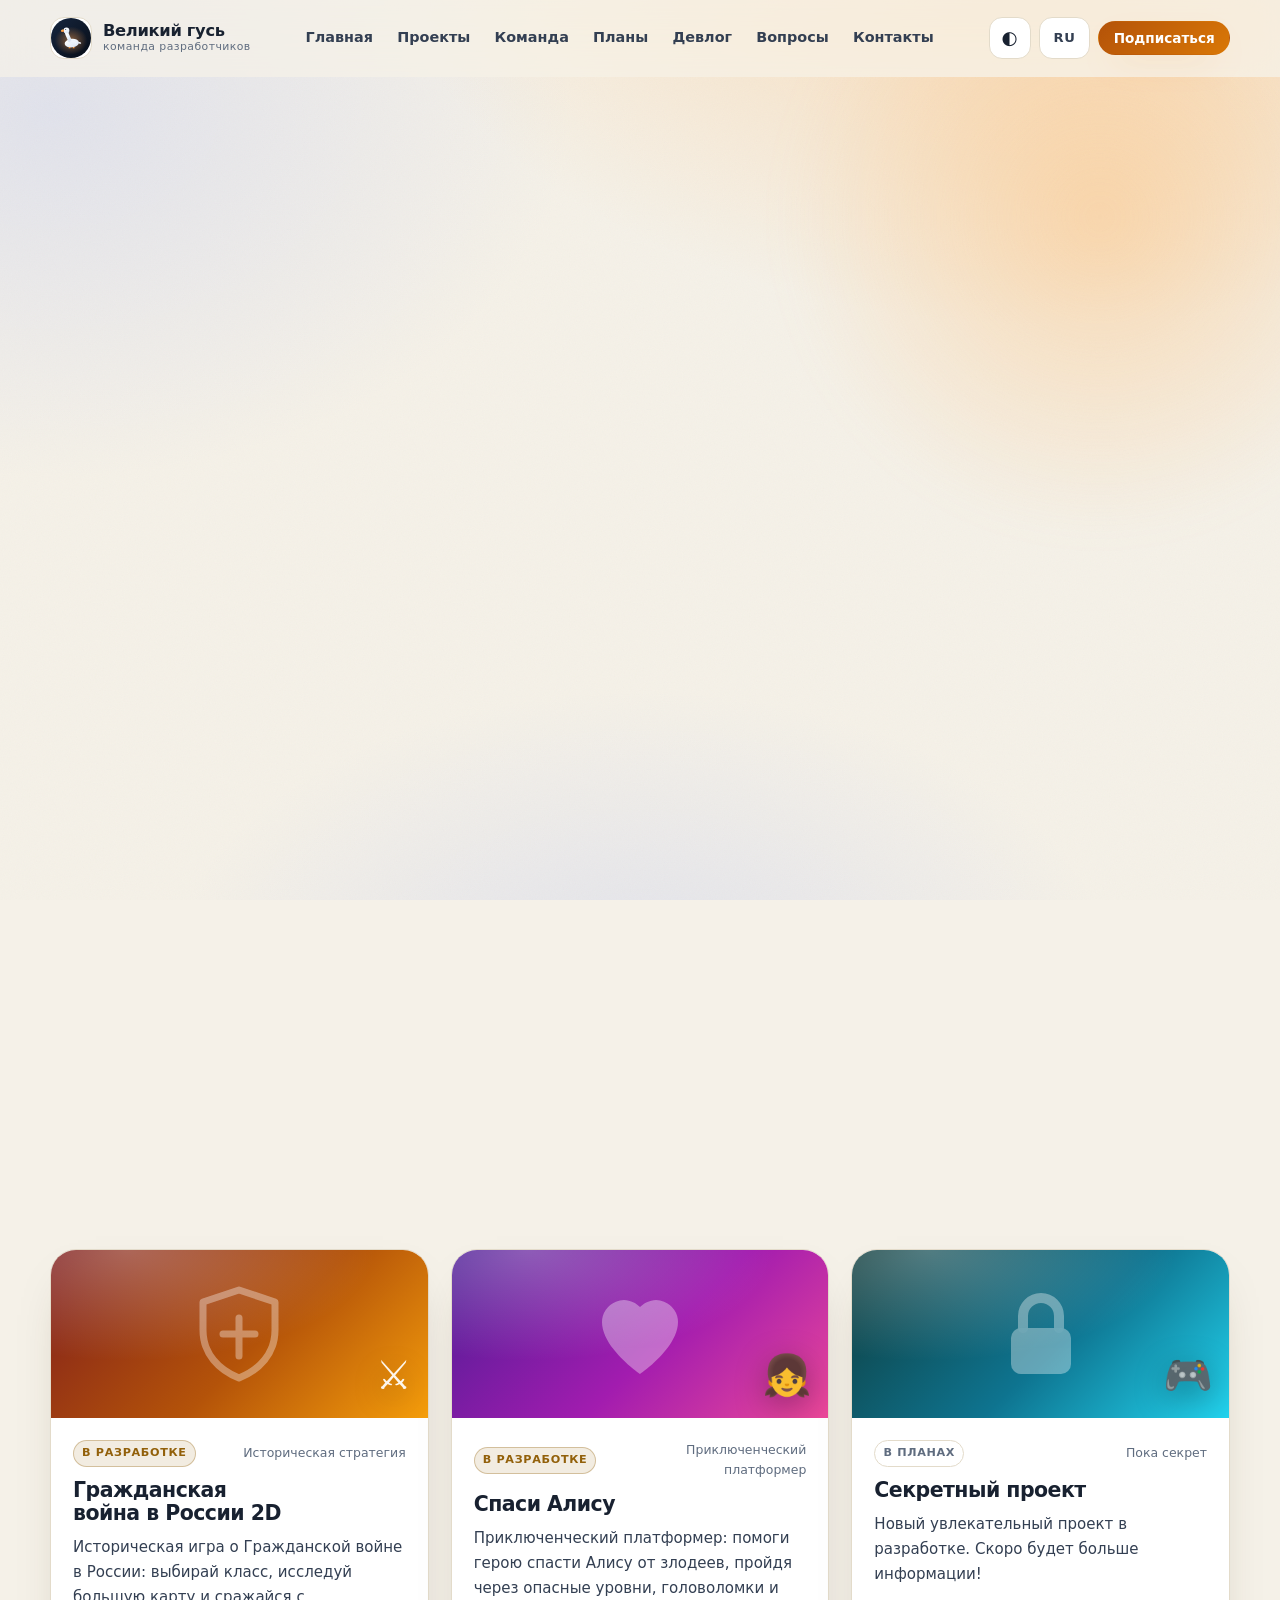
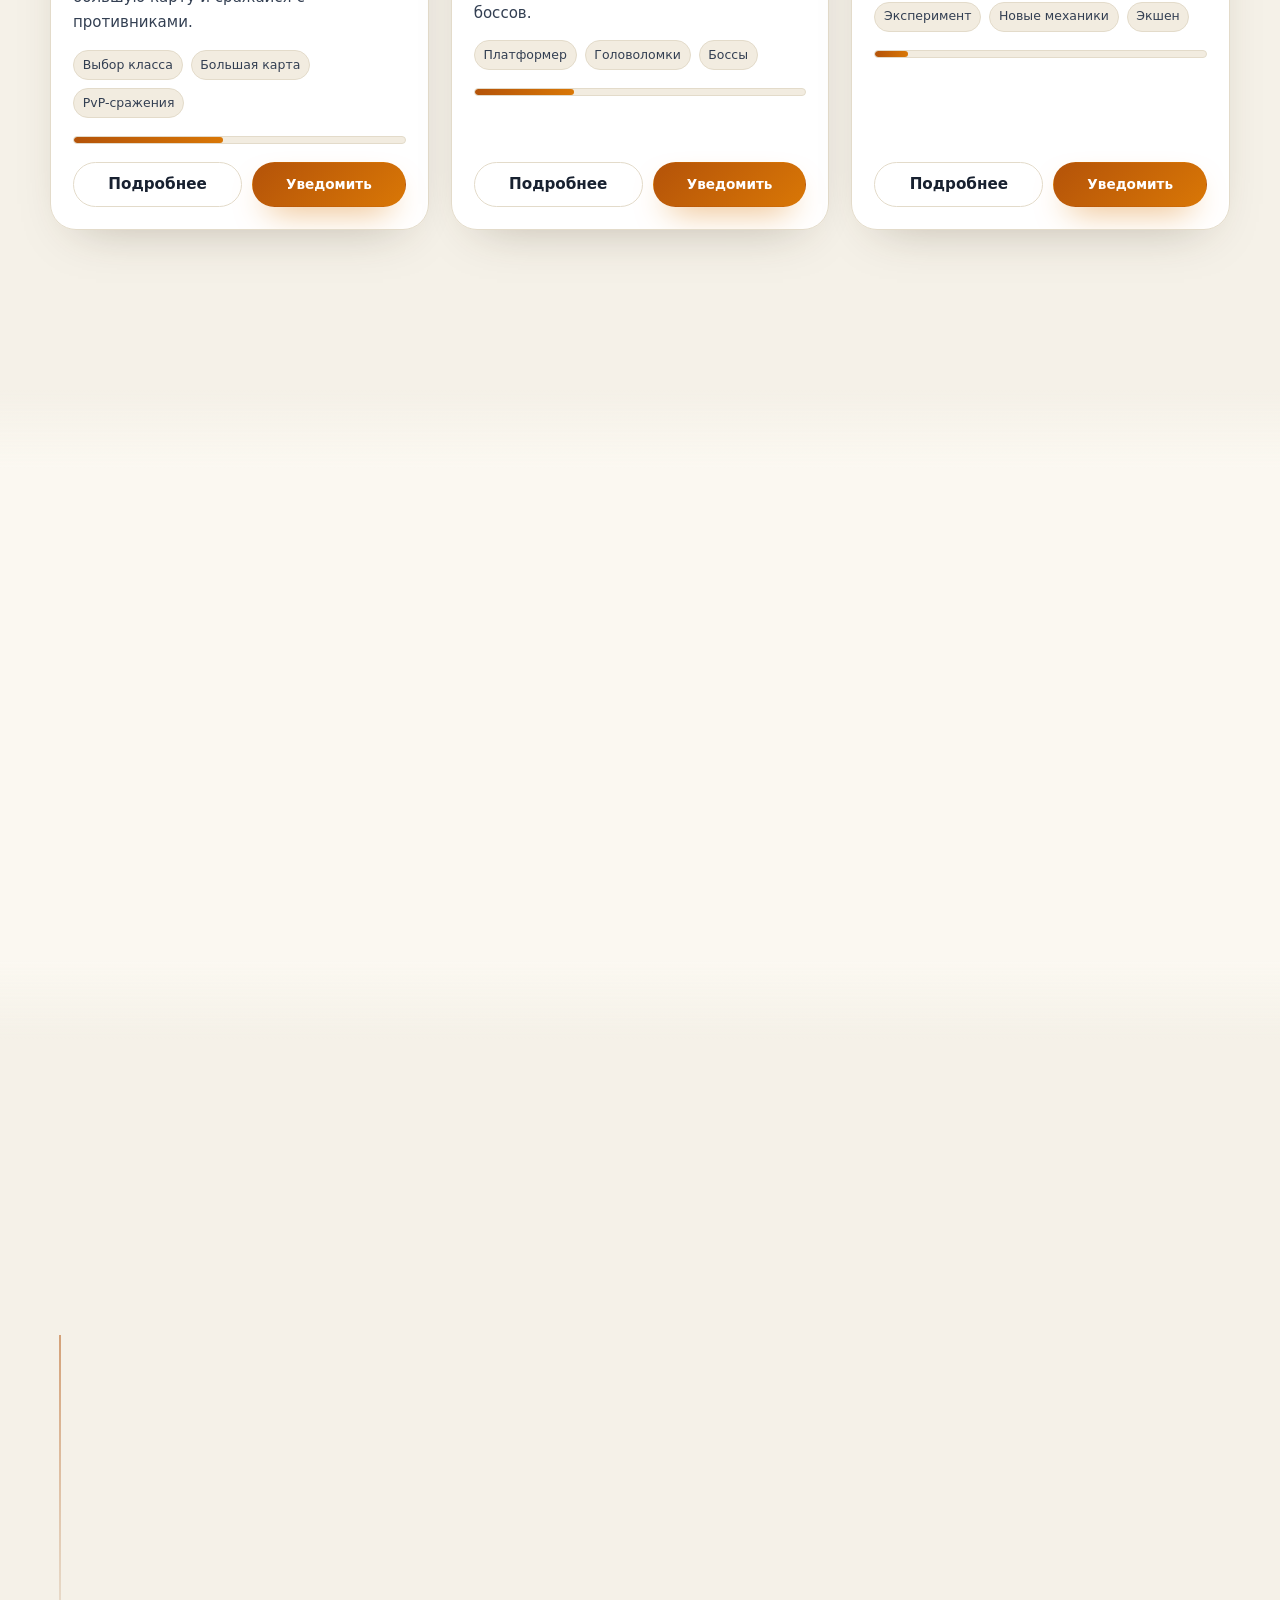
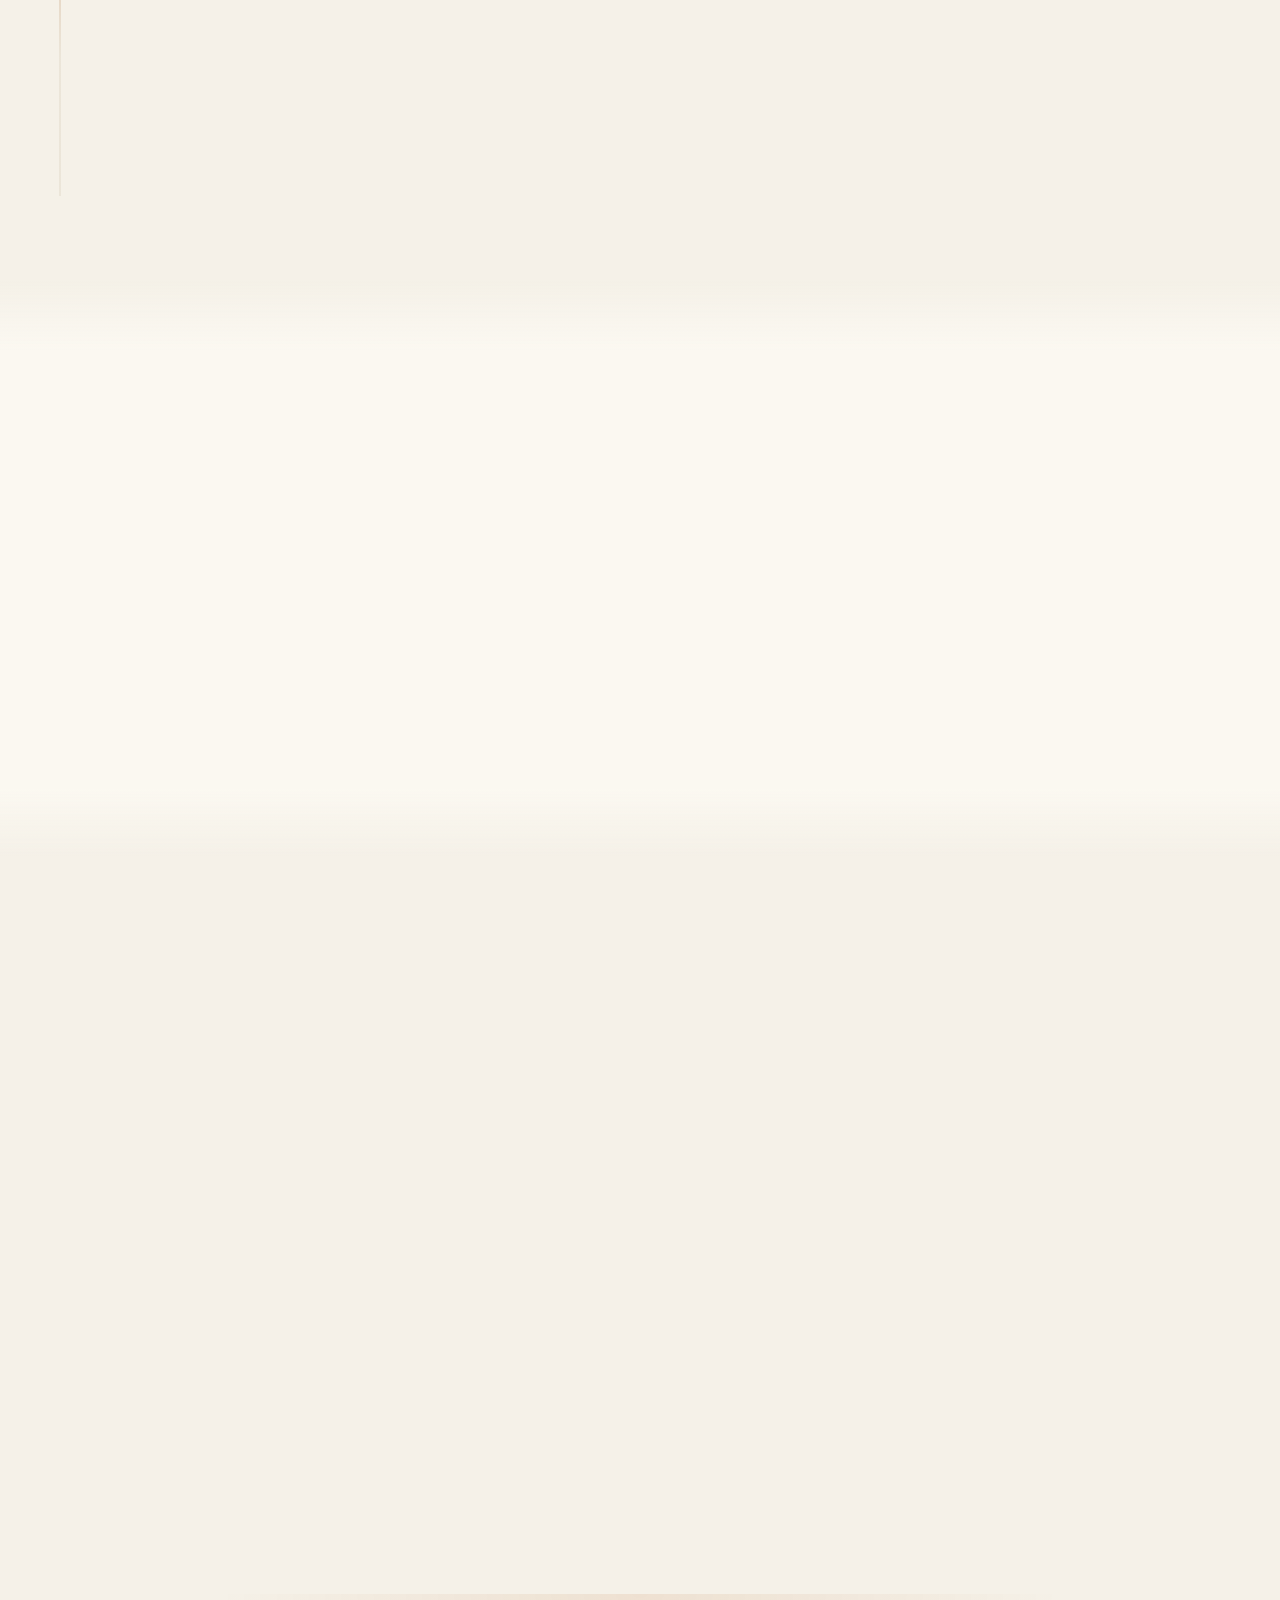
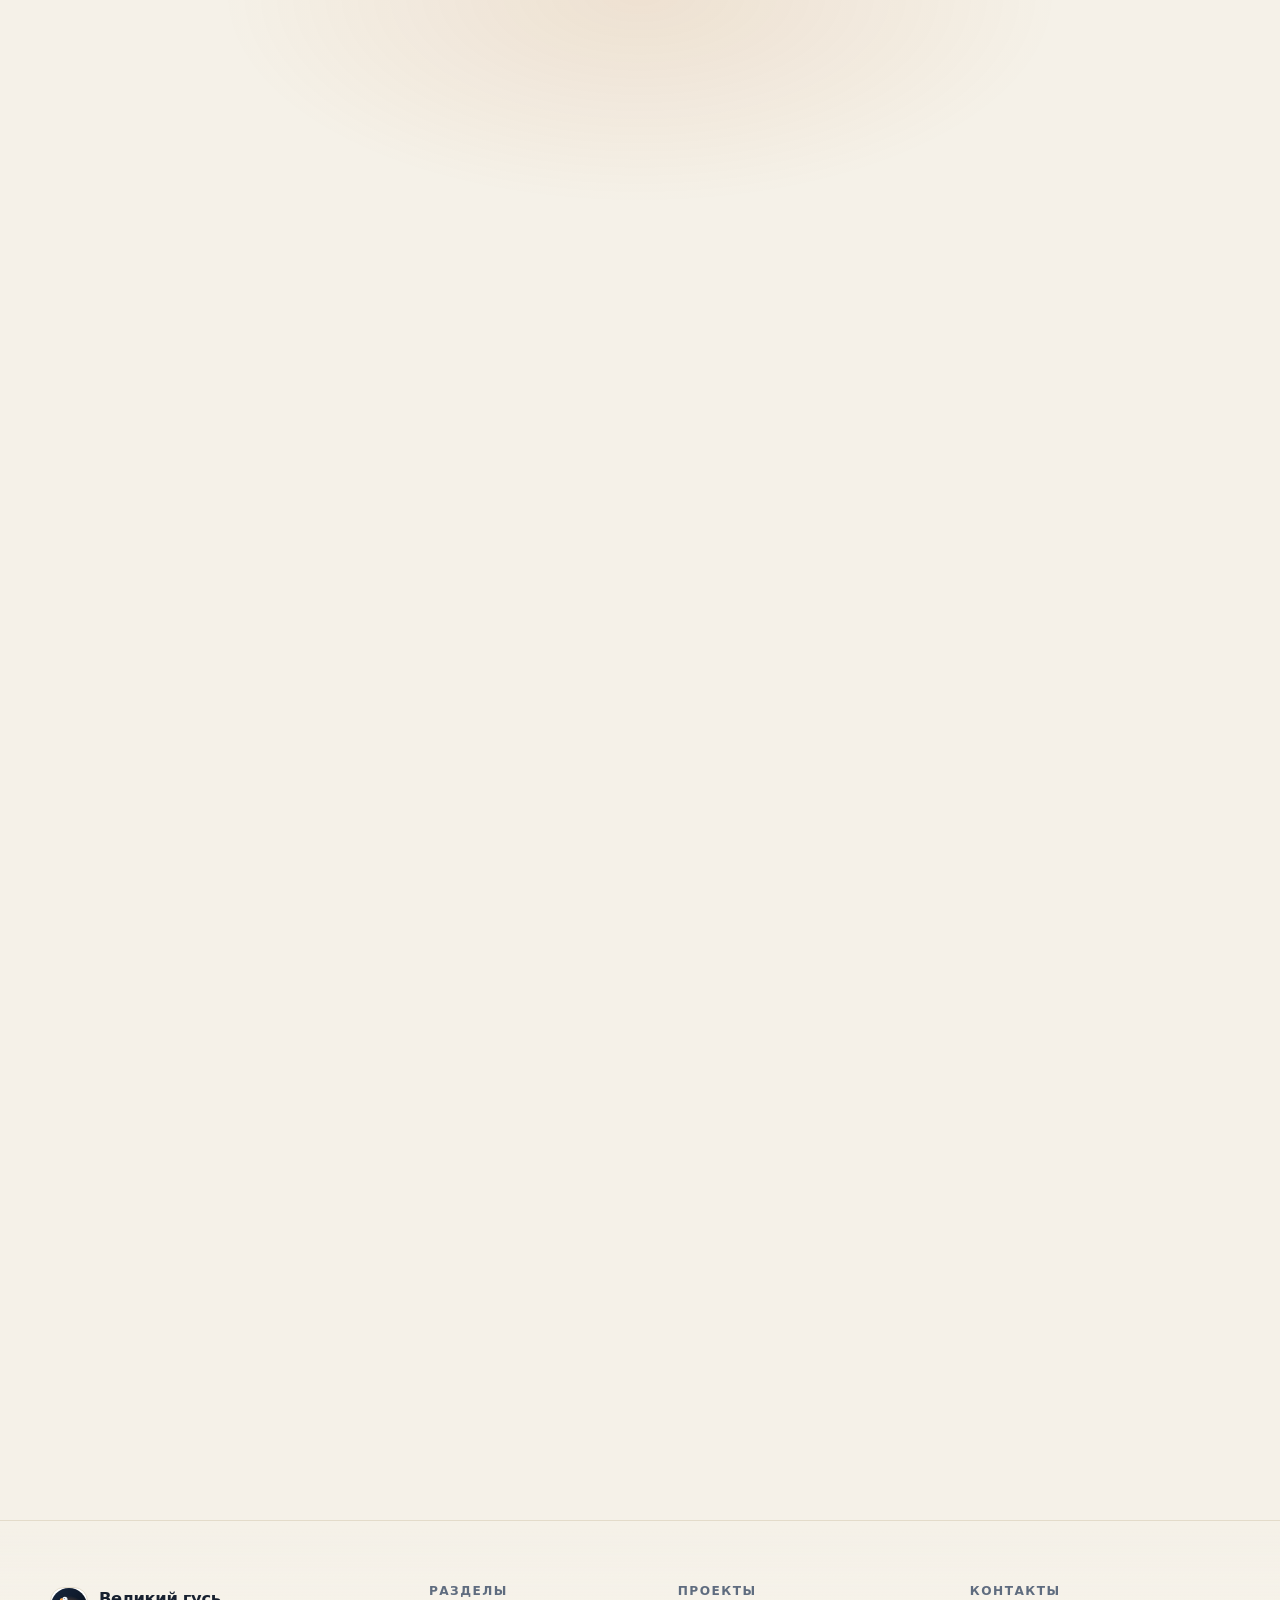
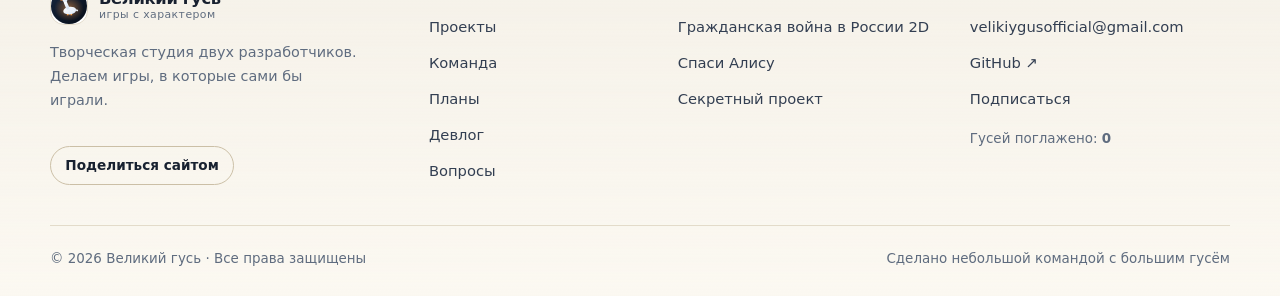
==== commit 5d076493: "Подвал: логотип-маскот вместо эмодзи, без утки в тексте" ====
--- a/index.html
+++ b/index.html
@@ -630,7 +630,9 @@
         <div class="container footer__grid">
             <div class="footer__brand">
                 <a class="brand" href="#home">
-                    <span class="brand__mark brand__mark--sm" aria-hidden="true">🦆</span>
+                    <span class="brand__mark brand__mark--sm" aria-hidden="true">
+                        <img src="assets/img/favicon.svg" alt="" width="36" height="36">
+                    </span>
                     <span class="brand__text"><strong data-i18n="brand.name">Великий гусь</strong><small data-i18n="footer.tagline">игры с характером</small></span>
                 </a>
                 <p class="muted" data-i18n="footer.about">Творческая студия двух разработчиков. Делаем игры, в которые сами бы играли.</p>
@@ -670,7 +672,7 @@
 
         <div class="container footer__bottom">
             <p>© <span id="year">2026</span> Великий гусь · <span data-i18n="footer.rights">Все права защищены</span></p>
-            <p class="muted" data-i18n="footer.made">Сделано небольшой командой с большим гусём 🦆</p>
+            <p class="muted" data-i18n="footer.made">Сделано небольшой командой с большим гусём</p>
         </div>
     </footer>
 
